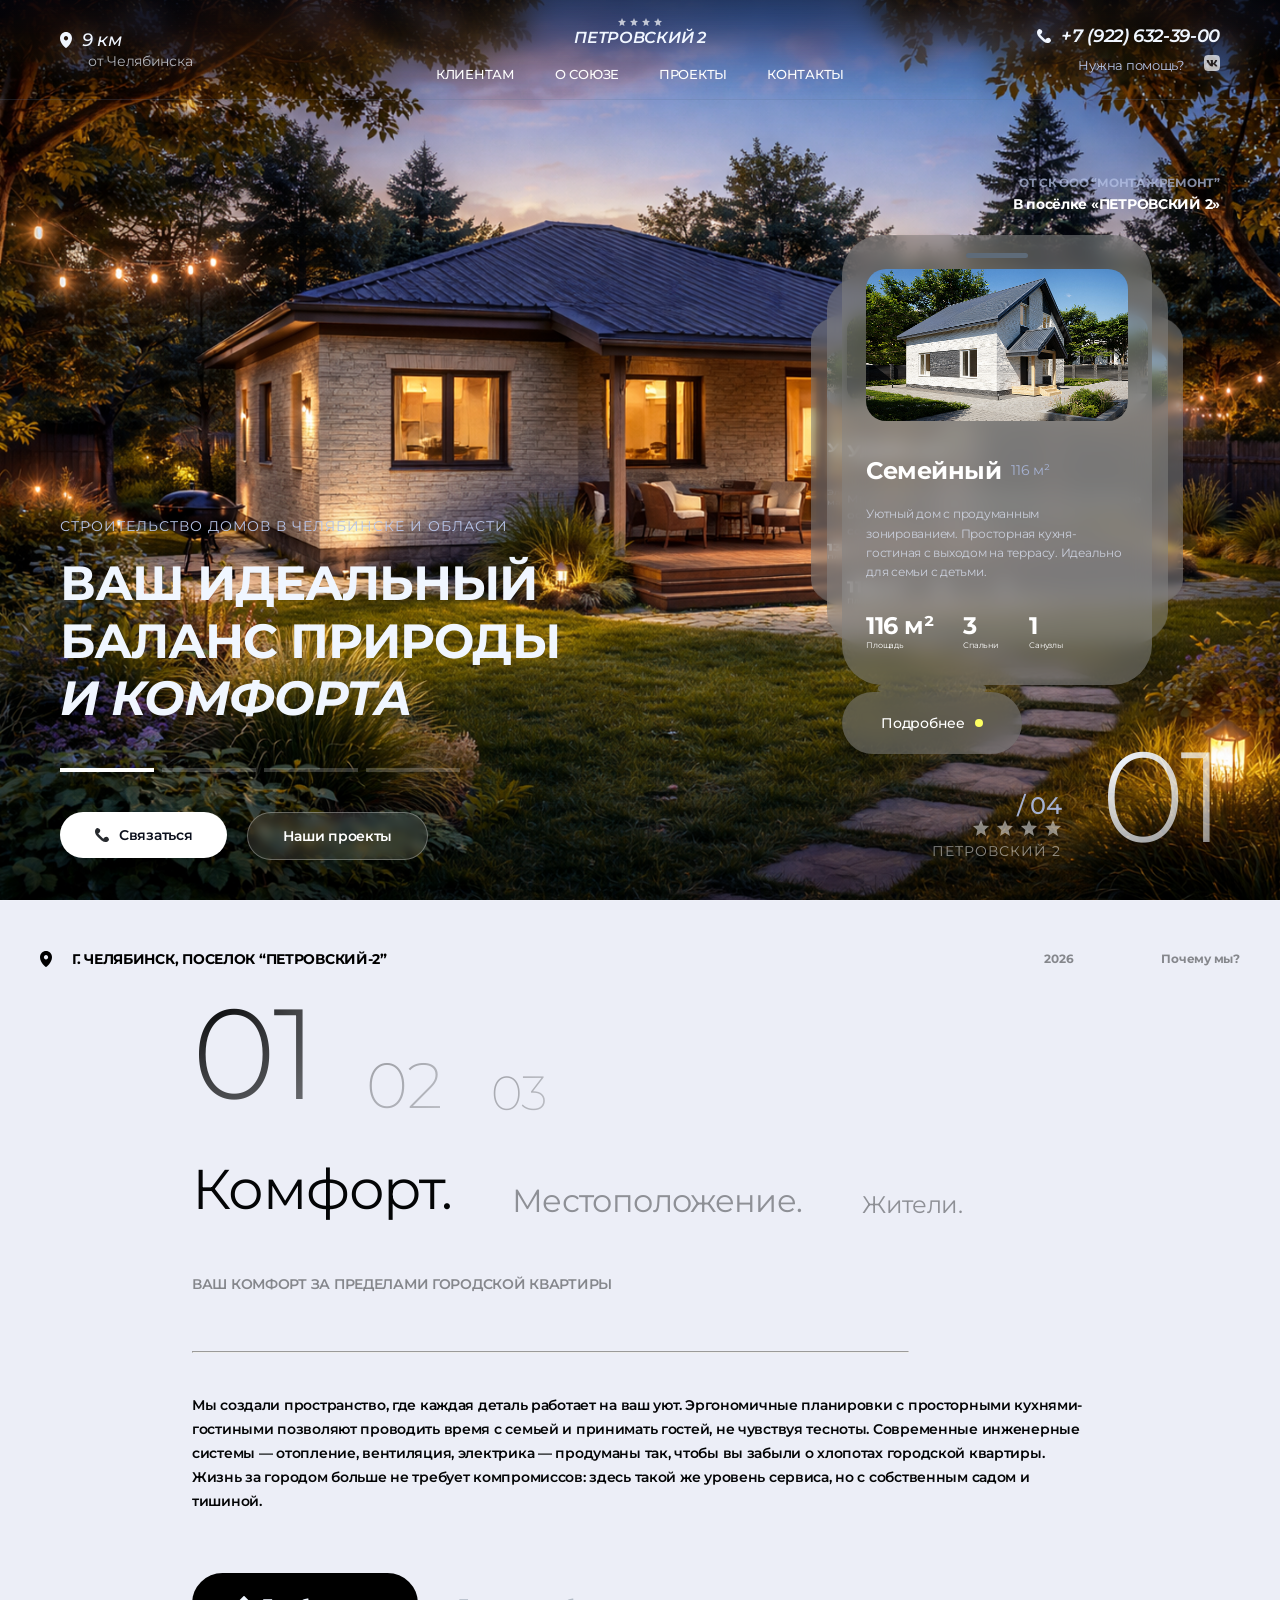
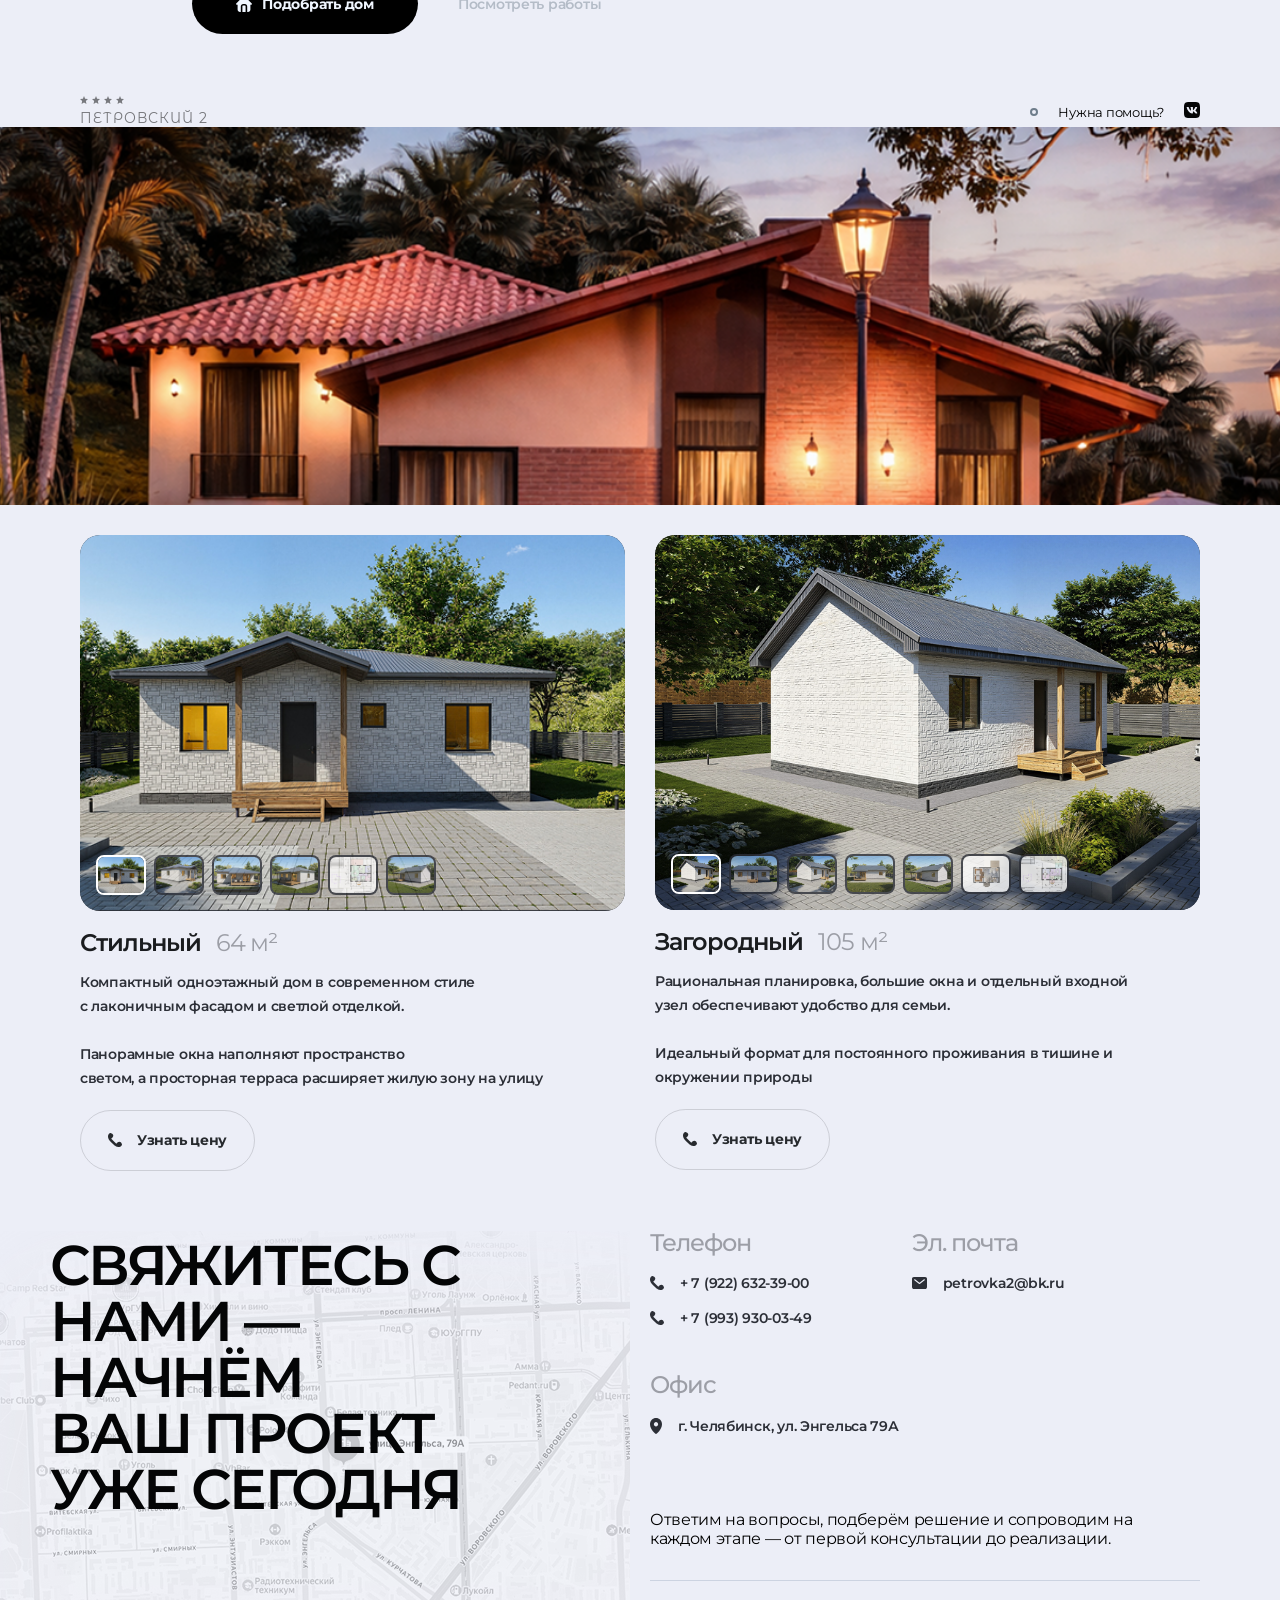
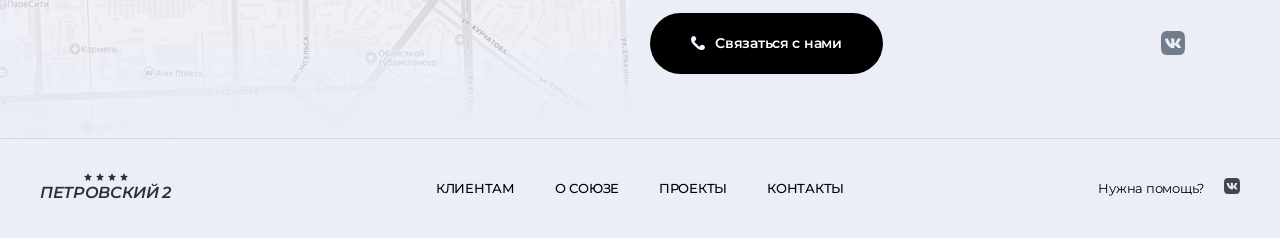
==== index.html @ 537f43d7 "image" ====
<!DOCTYPE html>
<html lang="ru">

<head>
    <meta charset="UTF-8">
    <meta name="viewport" content="width=device-width, initial-scale=1.0, maximum-scale=1.0, user-scalable=yes">
    <title>ПЕТРОВСКИЙ 2</title>
    <link rel="stylesheet" href="assets/styles/css/home.css">
    <link rel="preconnect" href="https://fonts.googleapis.com">
    <link rel="preconnect" href="https://fonts.gstatic.com" crossorigin>
    <link
        href="https://fonts.googleapis.com/css2?family=Montserrat:wght@100;200;300;400;500;600;700;800;900&family=Montserrat+Alternates:wght@100;200;300;400;500;600;700;800;900&display=swap"
        rel="stylesheet">
    <!-- <link rel="stylesheet" href="assets/styles/css/cursor.css"> -->
      <link rel="icon" href="favicon.ico">
</head>

<body>

    <!-- Модальное окно для фото на весь экран -->
    <div id="imageModal" class="modal">
        <span class="modal-close">&times;</span>
        <img id="modalImage" src="" alt="Полноэкранное фото">
    </div>
    <!-- Блок 1: Герой (Hero) -->
    <section class="hero">
        <header class="hero__header">
            <div class="hero__location mobile-hidden">
                <div class="hero__distance">
                    <svg width="12" height="16" viewBox="0 0 12 16" fill="none" xmlns="http://www.w3.org/2000/svg">
                        <path fill-rule="evenodd" clip-rule="evenodd"
                            d="M6.24686 15.919L6.24857 15.9181L6.25286 15.915L6.26571 15.9048L6.31629 15.867C6.35971 15.8341 6.42114 15.7861 6.50057 15.723C6.65829 15.5977 6.882 15.4132 7.149 15.1763C7.84989 14.555 8.50527 13.8806 9.10971 13.1585C10.5274 11.458 12 9.0313 12 6.25613C12 4.59832 11.3683 3.00717 10.2437 1.83382C9.6879 1.25305 9.0268 0.792033 8.29849 0.477308C7.57017 0.162584 6.78902 0.000368273 6 0C5.21101 0.000310056 4.42988 0.162456 3.70156 0.477103C2.97325 0.791751 2.31214 1.25269 1.75629 1.83337C0.630729 3.00949 -0.000615818 4.59954 4.5074e-07 6.25657C4.5074e-07 9.0313 1.47257 11.458 2.89029 13.1585C3.49473 13.8806 4.15011 14.555 4.851 15.1763C5.11843 15.4132 5.34171 15.5977 5.49943 15.723C5.5768 15.7848 5.65495 15.8455 5.73386 15.9052L5.74757 15.915L5.75143 15.9181L5.75314 15.919C5.901 16.027 6.099 16.027 6.24686 15.919ZM8.14286 6.22235C8.14286 6.81173 7.91709 7.37698 7.51523 7.79373C7.11337 8.21049 6.56832 8.44462 6 8.44462C5.43168 8.44462 4.88663 8.21049 4.48477 7.79373C4.08291 7.37698 3.85714 6.81173 3.85714 6.22235C3.85714 5.63297 4.08291 5.06773 4.48477 4.65097C4.88663 4.23421 5.43168 4.00008 6 4.00008C6.56832 4.00008 7.11337 4.23421 7.51523 4.65097C7.91709 5.06773 8.14286 5.63297 8.14286 6.22235Z"
                            fill="#F0F6FF" />
                    </svg>
                    <span>9 км</span>
                </div>
                <span class="hero__city">от Челябинска</span>
            </div>

            <div class="hero__brand">
               
                <div class="hero__social">
                    <svg width="8" height="8" viewBox="0 0 8 8" fill="none" xmlns="http://www.w3.org/2000/svg">
                        <path
                            d="M1.5259 8L2.1822 5.04135L0 3.05221L2.8745 2.79048L4.00026 0L5.12603 2.78992L8 3.05165L5.8178 5.04079L6.47463 7.99944L4.00026 6.42907L1.5259 8Z"
                            fill="#F0F6FF" />
                    </svg>
                    <svg width="8" height="8" viewBox="0 0 8 8" fill="none" xmlns="http://www.w3.org/2000/svg">
                        <path
                            d="M1.5259 8L2.1822 5.04135L0 3.05221L2.8745 2.79048L4.00026 0L5.12603 2.78992L8 3.05165L5.8178 5.04079L6.47463 7.99944L4.00026 6.42907L1.5259 8Z"
                            fill="#F0F6FF" />
                    </svg>
                    <svg width="8" height="8" viewBox="0 0 8 8" fill="none" xmlns="http://www.w3.org/2000/svg">
                        <path
                            d="M1.5259 8L2.1822 5.04135L0 3.05221L2.8745 2.79048L4.00026 0L5.12603 2.78992L8 3.05165L5.8178 5.04079L6.47463 7.99944L4.00026 6.42907L1.5259 8Z"
                            fill="#F0F6FF" />
                    </svg>
                    <svg width="8" height="8" viewBox="0 0 8 8" fill="none" xmlns="http://www.w3.org/2000/svg">
                        <path
                            d="M1.5259 8L2.1822 5.04135L0 3.05221L2.8745 2.79048L4.00026 0L5.12603 2.78992L8 3.05165L5.8178 5.04079L6.47463 7.99944L4.00026 6.42907L1.5259 8Z"
                            fill="#F0F6FF" />
                    </svg>
                </div>
                <div class="hero__logo"><a href="index.html">ПЕТРОВСКИЙ 2</a></div>
                <nav class="hero__nav mobile-hidden">
                    <a href="#faq">КЛИЕНТАМ</a>
                    <a href="#client">О СОЮЗЕ</a>
                    <a href="projects.html">ПРОЕКТЫ </a>
                    <a href="#contact">КОНТАКТЫ</a>
                </nav>
            </div>

            <div class="hero__contacts">
                <div class="hero__phone mobile-hidden">
                    <svg width="14" height="14" viewBox="0 0 14 14" fill="none" xmlns="http://www.w3.org/2000/svg">
                        <path
                            d="M3.25111 5.65444L8.30978 10.6789C8.85189 10.0512 12.2842 6.37156 14 11.3976C14 11.3976 13.8196 14 10.1158 14C7.497 14 4.78722 10.8593 2.89022 9.06422C1.26467 7.53822 0 5.56422 0 3.76911C0 0.0902224 2.52933 0 2.52933 0C8.30978 1.974 3.25189 5.65444 3.25189 5.65444"
                            fill="#F0F6FF" />
                    </svg>
                    <span>+7 (922) 632-39-00</span>
                </div>
                <div class="hero__help mobile-hidden">
                    <span>Нужна помощь?</span>
                    <div class="hero__help-icons">
                        <a href="https://vk.ru/m.petrovka2" target="_blank"><svg width="16" height="16" viewBox="0 0 16 16" fill="none"
                                xmlns="http://www.w3.org/2000/svg">
                                <path
                                    d="M10.4584 0H5.5504C1.0656 0 0 1.0664 0 5.5416V10.4504C0 14.9336 1.0584 16 5.5416 16H10.4504C14.9336 16 16 14.9416 16 10.4584V5.5504C16 1.0656 14.9416 0 10.4584 0ZM12.9168 11.416H11.7496C11.308 11.416 11.1752 11.0584 10.3832 10.2664C9.692 9.6 9.4 9.5168 9.2248 9.5168C8.9832 9.5168 8.9168 9.5832 8.9168 9.9168V10.9664C8.9168 11.2504 8.8248 11.4168 8.0832 11.4168C7.3636 11.3679 6.66586 11.149 6.04728 10.7781C5.4287 10.4073 4.90693 9.89491 4.5248 9.2832C3.61788 8.15561 2.98722 6.83156 2.6832 5.4168C2.6832 5.2416 2.7496 5.0832 3.0832 5.0832H4.2504C4.5504 5.0832 4.6584 5.2168 4.7752 5.5248C5.3416 7.192 6.308 8.6416 6.7 8.6416C6.8504 8.6416 6.916 8.5752 6.916 8.2V6.4832C6.8664 5.7 6.4504 5.6336 6.4504 5.3504C6.45574 5.2757 6.48997 5.20603 6.54583 5.15614C6.60169 5.10626 6.67478 5.0801 6.7496 5.0832H8.5832C8.8336 5.0832 8.9168 5.208 8.9168 5.508V7.8248C8.9168 8.0752 9.0248 8.1584 9.1 8.1584C9.2504 8.1584 9.3664 8.0752 9.6416 7.8C10.2327 7.07915 10.7156 6.27606 11.0752 5.416C11.1122 5.31284 11.1818 5.22455 11.2734 5.16449C11.3651 5.10444 11.4739 5.0759 11.5832 5.0832H12.7504C13.1 5.0832 13.1744 5.2584 13.1 5.508C12.6756 6.45876 12.1505 7.36125 11.5336 8.2C11.408 8.392 11.3576 8.492 11.5336 8.7168C11.6496 8.892 12.0584 9.2336 12.3336 9.5584C12.7334 9.95744 13.0655 10.419 13.3168 10.9248C13.4168 11.2496 13.2496 11.416 12.9168 11.416Z"
                                    fill="currentColor" />
                            </svg></a>
                    </div>
                </div>
                <!-- Бургер-меню (видно только на мобилке) -->
                <button class="hero__burger" aria-label="Меню">
                    <span style="width: 50%;"></span>
                    <span></span>
                    <span style="display: flex; width: 50%; margin-left: auto;"></span>
                </button>
            </div>

        </header>
        
        <div class="hero__main">
            <div class="hero__tag hero__tag--right mobile-hidden">
                <span>ОТ СК ООО “МОНТАЖРЕМОНТ”</span>
                <span>В посёлке «ПЕТРОВСКИЙ 2»</span>
            </div>
            <!-- Мобильная пагинация сверху -->
            <div class="hero__mobile-pagination">
                <span class="hero__big-number-mobile" id="currentSlideNumberMobile">01</span>
                <span class="hero__pagination-number-mobile" id="totalSlidesMobile">/ 04</span>
            </div>

            <div   class="hero__content">
                <p class="hero__subtitle">СТРОИТЕЛЬСТВО ДОМОВ В ЧЕЛЯБИНСКЕ И ОБЛАСТИ</p>
                <h1 class="hero__title">ВАШ ИДЕАЛЬНЫЙ<br>БАЛАНС ПРИРОДЫ<br><span>И КОМФОРТА</span></h1>

                <!-- Полоски слайдера - ПОД ЗАГОЛОВКОМ -->
                <div class="hero__slider-bars">
                    <div class="hero__slider-bar" data-index="0">
                        <div class="hero__slider-progress"></div>
                    </div>
                    <div class="hero__slider-bar" data-index="1">
                        <div class="hero__slider-progress"></div>
                    </div>
                    <div class="hero__slider-bar" data-index="2">
                        <div class="hero__slider-progress"></div>
                    </div>
                    <div class="hero__slider-bar" data-index="3">
                        <div class="hero__slider-progress"></div>
                    </div>
                </div>

                <div class="hero__actions">
                    <a style="text-decoration: none; color: #0B0F1C; " href="tel:+79226323900">
                    <button class="hero__btn hero__btn--primary">
                        <!-- SVG скрыт на мобилке -->
                        <svg class="mobile-hidden" width="14" height="14" viewBox="0 0 14 14" fill="none"
                            xmlns="http://www.w3.org/2000/svg">
                            <path
                                d="M3.25111 5.65444L8.30978 10.6789C8.85189 10.0512 12.2842 6.37156 14 11.3976C14 11.3976 13.8196 14 10.1158 14C7.497 14 4.78722 10.8593 2.89022 9.06422C1.26467 7.53822 0 5.56422 0 3.76911C0 0.0902224 2.52933 0 2.52933 0C8.30978 1.974 3.25189 5.65444 3.25189 5.65444"
                                fill="#272A2E" />
                        </svg>
                         <p> Связаться</p>
                    </button></a>
                 <a href="projects.html">   <button class="hero__btn hero__btn--outline"> Наши проекты</button></a> 
                </div>
            </div>

            <!-- Слайдер карточек домов -->
            <div class="hero__slider-container">
                <div class="hero__slider">
                    <!-- Слайд 1 - Семейный -->
                    <div class="hero__card hero__card--active" data-slide="0">
                        <div class="hero__card-inner">
                            <div class="pol"></div>
                            <div class="hero__video-placeholder">
                                <img style="height: 100%; width: 100%; object-fit: cover;"
                                    src="assets/img/Семейный дом.png" alt="Семейный дом">
                            </div>
                            <div class="hero__house-header">
                                <h2 class="hero__house-title">Семейный</h2>
                                <span class="hero__house-area">76 м²</span>
                            </div>
                            <p class="hero__house-description">
                                Уютный дом с продуманным зонированием. Просторная кухня-гостиная с выходом на террасу.
                                Идеально для семьи с детьми.
                            </p>
                            <div class="hero__specs">
                                <div>
                                    <span class="hero__spec-value">76 м²</span>
                                    <span class="hero__spec-label">Площадь</span>
                                </div>
                                <div>
                                    <span class="hero__spec-value">3</span>
                                    <span class="hero__spec-label">Спальни</span>
                                </div>
                                <div>
                                    <span class="hero__spec-value">1</span>
                                    <span class="hero__spec-label">Санузлы</span>
                                </div>
                            </div>
                        </div>
                    </div>

                    <!-- Слайд 2 - Современный -->
                    <div class="hero__card hero__card--next" data-slide="1">
                        <div class="hero__card-inner">
                            <div class="pol"></div>
                            <div class="hero__video-placeholder">
                                <img style="height: 100%; width: 100%; object-fit: cover;"
                                    src="assets/img/Удобный дом.png" alt="Удобный дом">
                            </div>
                            <div class="hero__house-header">
                                <h2 class="hero__house-title">Удобный</h2>
                                <span class="hero__house-area">118 м²</span>
                            </div>
                            <p class="hero__house-description">
                                Минимализм и функциональность. Панорамное остекление, просторные помещения и современные
                                технологии.
                            </p>
                            <div class="hero__specs">
                                <div>
                                    <span class="hero__spec-value">118 м²</span>
                                    <span class="hero__spec-label">Площадь</span>
                                </div>
                                <div>
                                    <span class="hero__spec-value">3</span>
                                    <span class="hero__spec-label">Спальни</span>
                                </div>
                                <div>
                                    <span class="hero__spec-value">1</span>
                                    <span class="hero__spec-label">Санузлы</span>
                                </div>
                            </div>
                        </div>
                    </div>

                    <!-- Слайд 3 - Классический -->
                    <div class="hero__card hero__card--prev" data-slide="2">
                        <div class="hero__card-inner">
                            <div class="pol"></div>
                            <div class="hero__video-placeholder">
                                <img style="height: 100%; width: 100%; object-fit: cover;"
                                    src="assets/img/Уютный дом.png" alt="Уютный дом">
                            </div>
                            <div class="hero__house-header">
                                <h2 class="hero__house-title">Уютный</h2>
                                <span class="hero__house-area">135 м²</span>
                            </div>
                            <p class="hero__house-description">
                                Элегантный дизайн с элементами классики. Качественные материалы и продуманная
                                планировка.
                            </p>
                            <div class="hero__specs">
                                <div>
                                    <span class="hero__spec-value">135 м²</span>
                                    <span class="hero__spec-label">Площадь</span>
                                </div>
                                <div>
                                    <span class="hero__spec-value">5</span>
                                    <span class="hero__spec-label">Спальни</span>
                                </div>
                                <div>
                                    <span class="hero__spec-value">2</span>
                                    <span class="hero__spec-label">Санузлы</span>
                                </div>
                            </div>
                        </div>

                    </div>
                </div>
                <!-- Соединительная линия и брелок-кнопка -->
                <div class="hero__card-tether">
                    <div class="hero__tether-line"></div>
                    <button class="hero__card-btn">
                        Подробнее
                        <span class="hero__card-dot"></span>
                    </button>
                </div>
            </div>

            <div class="hero__pagination mobile-hidden">
                <div class="hero__pagination-info">
                    <span class="hero__pagination-number">/ 04</span>
                    <div class="hero__stars">
                        <img src="assets/svg/Vector (1).svg" alt="star">
                        <img src="assets/svg/Vector (1).svg" alt="star">
                        <img src="assets/svg/Vector (1).svg" alt="star">
                        <img src="assets/svg/Vector (1).svg" alt="star">
                    </div>
                    <span class="hero__pagination-label">ПЕТРОВСКИЙ 2</span>
                </div>
                <span class="hero__big-number" id="currentSlideNumber">01</span>
            </div>
        </div>
    </section>

    <!-- Блок 2: О компании (About) -->
    <section id="faq" class="about">
        <div class="about__header">
            <div class="about__location">
                <!-- SVG виден на мобилке над текстом -->
                <svg width="12" height="16" viewBox="0 0 12 16" fill="none" xmlns="http://www.w3.org/2000/svg">
                    <path fill-rule="evenodd" clip-rule="evenodd"
                        d="M6.24686 15.919L6.24857 15.9181L6.25286 15.915L6.26571 15.9048L6.31629 15.867C6.35971 15.8341 6.42114 15.7861 6.50057 15.723C6.65829 15.5977 6.882 15.4132 7.149 15.1763C7.84989 14.555 8.50527 13.8806 9.10971 13.1585C10.5274 11.458 12 9.0313 12 6.25613C12 4.59832 11.3683 3.00717 10.2437 1.83382C9.6879 1.25305 9.0268 0.792033 8.29849 0.477308C7.57017 0.162584 6.78902 0.000368273 6 0C5.21101 0.000310056 4.42988 0.162456 3.70156 0.477103C2.97325 0.791751 2.31214 1.25269 1.75629 1.83337C0.630729 3.00949 -0.000615818 4.59954 4.5074e-07 6.25657C4.5074e-07 9.0313 1.47257 11.458 2.89029 13.1585C3.49473 13.8806 4.15011 14.555 4.851 15.1763C5.11843 15.4132 5.34171 15.5977 5.49943 15.723C5.5768 15.7848 5.65495 15.8455 5.73386 15.9052L5.74757 15.915L5.75143 15.9181L5.75314 15.919C5.901 16.027 6.099 16.027 6.24686 15.919ZM8.14286 6.22235C8.14286 6.81173 7.91709 7.37698 7.51523 7.79373C7.11337 8.21049 6.56832 8.44462 6 8.44462C5.43168 8.44462 4.88663 8.21049 4.48477 7.79373C4.08291 7.37698 3.85714 6.81173 3.85714 6.22235C3.85714 5.63297 4.08291 5.06773 4.48477 4.65097C4.88663 4.23421 5.43168 4.00008 6 4.00008C6.56832 4.00008 7.11337 4.23421 7.51523 4.65097C7.91709 5.06773 8.14286 5.63297 8.14286 6.22235Z"
                        fill="#000" />
                </svg>
                <span><b>Г. ЧЕЛЯБИНСК,</b> ПОСЕЛОК “ПЕТРОВСКИЙ-2”</span>
            </div>
            <div class="about__years">
                <span>2026</span>
                <span>Почему мы?</span>
            </div>
        </div>

        <div class="about__content">
            <div class="about__numbers" id="aboutNumbersContainer">
                <span class="about__number" id="about-number-1">01</span>
                <span class="about__number" id="about-number-2">02</span>
                <span class="about__number" id="about-number-3">03</span>
            </div>
            <div class="about__info">
                <div class="about__titles" id="aboutTitlesContainer">
                    <h2 class="about__title" id="about-title-1">Комфорт.</h2>
                    <h3 class="about__subtitle" id="about-title-2">Местоположение.</h3>
                    <h3 class="about__subtitle" id="about-title-3">Жители.</h3>
                </div>
                <p class="about__caption" id="about-caption">Ваш комфорт за пределами городской квартиры</p>
            </div>
            <hr style="background-color: #5E7291; width: 80%; height: 2px;" class="about__divider">
            <p class="about__text" id="about-text">
                Мы продумали всё до мелочей: от эргономичных планировок с просторными кухнями-гостиными до <br>
                современных инженерных систем. <br><br><br>
                Жизнь в собственном доме больше не требует компромиссов с привычным уровнем сервиса и уюта.
            </p>
            <div class="about__actions">
                <a style="text-decoration: none;" href="tel:+79226323900">
                <button class="about__btn about__btn--primary">
                    <!-- SVG скрыт на мобилке -->
                    <img class="mobile-hidden" src="assets/svg/Vector (6).svg" alt="">
                    Подобрать дом
                </button></a>
               <a href="projects.html"><button class="about__btn about__btn--text">Посмотреть работы</button></a> 
            </div>
        </div>

        <!-- Полоски слайдера для about (скрыты на мобилке) -->
        <div class="about__slider-bars mobile-hidden">
            <div class="about__slider-bar" data-about-index="0">
                <div class="about__slider-progress"></div>
            </div>
            <div class="about__slider-bar" data-about-index="1">
                <div class="about__slider-progress"></div>
            </div>
            <div class="about__slider-bar" data-about-index="2">
                <div class="about__slider-progress"></div>
            </div>
        </div>

        <div class="about__footer">
            <div class="about__pagination">
                <div>
                    <div class="about__stars">
                        <svg width="8" height="8" viewBox="0 0 8 8" fill="none" xmlns="http://www.w3.org/2000/svg">
                            <path
                                d="M1.5259 8L2.1822 5.04135L0 3.05221L2.8745 2.79048L4.00026 0L5.12603 2.78992L8 3.05165L5.8178 5.04079L6.47463 7.99944L4.00026 6.42907L1.5259 8Z"
                                fill="#040506" />
                        </svg>
                        <svg width="8" height="8" viewBox="0 0 8 8" fill="none" xmlns="http://www.w3.org/2000/svg">
                            <path
                                d="M1.5259 8L2.1822 5.04135L0 3.05221L2.8745 2.79048L4.00026 0L5.12603 2.78992L8 3.05165L5.8178 5.04079L6.47463 7.99944L4.00026 6.42907L1.5259 8Z"
                                fill="#040506" />
                        </svg>
                        <svg width="8" height="8" viewBox="0 0 8 8" fill="none" xmlns="http://www.w3.org/2000/svg">
                            <path
                                d="M1.5259 8L2.1822 5.04135L0 3.05221L2.8745 2.79048L4.00026 0L5.12603 2.78992L8 3.05165L5.8178 5.04079L6.47463 7.99944L4.00026 6.42907L1.5259 8Z"
                                fill="#040506" />
                        </svg>
                        <svg width="8" height="8" viewBox="0 0 8 8" fill="none" xmlns="http://www.w3.org/2000/svg">
                            <path
                                d="M1.5259 8L2.1822 5.04135L0 3.05221L2.8745 2.79048L4.00026 0L5.12603 2.78992L8 3.05165L5.8178 5.04079L6.47463 7.99944L4.00026 6.42907L1.5259 8Z"
                                fill="#040506" />
                        </svg>
                    </div>
                </div>
                <span style="color: black;">ПЕТРОВСКИЙ 2</span>
            </div>
            <div class="about__help">
                <span class="about__help-dot"></span>
                <span>Нужна помощь?</span>
                <div class="about__help-icons">
                    <a href="https://vk.ru/m.petrovka2" target="_blank"><svg width="16" height="16" viewBox="0 0 16 16" fill="none"
                            xmlns="http://www.w3.org/2000/svg">
                            <path
                                d="M10.4584 0H5.5504C1.0656 0 0 1.0664 0 5.5416V10.4504C0 14.9336 1.0584 16 5.5416 16H10.4504C14.9336 16 16 14.9416 16 10.4584V5.5504C16 1.0656 14.9416 0 10.4584 0ZM12.9168 11.416H11.7496C11.308 11.416 11.1752 11.0584 10.3832 10.2664C9.692 9.6 9.4 9.5168 9.2248 9.5168C8.9832 9.5168 8.9168 9.5832 8.9168 9.9168V10.9664C8.9168 11.2504 8.8248 11.4168 8.0832 11.4168C7.3636 11.3679 6.66586 11.149 6.04728 10.7781C5.4287 10.4073 4.90693 9.89491 4.5248 9.2832C3.61788 8.15561 2.98722 6.83156 2.6832 5.4168C2.6832 5.2416 2.7496 5.0832 3.0832 5.0832H4.2504C4.5504 5.0832 4.6584 5.2168 4.7752 5.5248C5.3416 7.192 6.308 8.6416 6.7 8.6416C6.8504 8.6416 6.916 8.5752 6.916 8.2V6.4832C6.8664 5.7 6.4504 5.6336 6.4504 5.3504C6.45574 5.2757 6.48997 5.20603 6.54583 5.15614C6.60169 5.10626 6.67478 5.0801 6.7496 5.0832H8.5832C8.8336 5.0832 8.9168 5.208 8.9168 5.508V7.8248C8.9168 8.0752 9.0248 8.1584 9.1 8.1584C9.2504 8.1584 9.3664 8.0752 9.6416 7.8C10.2327 7.07915 10.7156 6.27606 11.0752 5.416C11.1122 5.31284 11.1818 5.22455 11.2734 5.16449C11.3651 5.10444 11.4739 5.0759 11.5832 5.0832H12.7504C13.1 5.0832 13.1744 5.2584 13.1 5.508C12.6756 6.45876 12.1505 7.36125 11.5336 8.2C11.408 8.392 11.3576 8.492 11.5336 8.7168C11.6496 8.892 12.0584 9.2336 12.3336 9.5584C12.7334 9.95744 13.0655 10.419 13.3168 10.9248C13.4168 11.2496 13.2496 11.416 12.9168 11.416Z"
                                fill="#040506" />
                        </svg>
                    </a>
                </div>
            </div>
        </div>

    </section>

    <!-- Блок 3: Детали (Details) -->
    <section class="details">
        <img class="details__image" src="assets/img/Rectangle 25.png" alt="">

        <section class="content-block-3">
            <!-- Проект 1: Стильный дом -->
            <div class="house-card house-card--small project-gallery" data-project="stylish">
                <div class="project-image-container">
                    <img class="main-project-image" src="assets/img/Стильный дом.png" alt="Стильный дом" />
                    <div class="thumbnail-list">
                        <img class="thumbnail active" src="assets/img/Стильный дом.png" alt="Фото 0"
                            data-image="assets/img/Стильный дом.png">
                        <img class="thumbnail" src="assets/img/сти1.png" alt="Фото 1" data-image="assets/img/сти1.png">
                        <img class="thumbnail" src="assets/img/сти2.png" alt="Фото 2" data-image="assets/img/сти2.png">
                        <img class="thumbnail" src="assets/img/сти3.png" alt="Фото 3" data-image="assets/img/сти3.png">
                        <img class="thumbnail" src="assets/img/сти4.png" alt="Фото 4" data-image="assets/img/сти4.png">
                        <img class="thumbnail" src="assets/img/сти5.png" alt="Фото 5" data-image="assets/img/сти5.png" data-full="assets/img/full/map.png">

                    </div>
                </div>
                <div class="house-card__title">
                    <h1 class="house-card__name">Стильный</h1>
                    <p class="house-card__area">64 м²</p>
                </div>
                <p class="house-card__description">
                    Компактный одноэтажный дом в современном стиле<br>
                    с лаконичным фасадом и светлой отделкой.<br><br>
                    Панорамные окна наполняют пространство<br>
                    светом, а просторная терраса расширяет жилую зону на улицу
                </p>  
                <a style="text-decoration: none;" href="tel:+79226323900" class="house-card__btn">
                    <svg width="14" height="14" viewBox="0 0 14 14" fill="none" xmlns="http://www.w3.org/2000/svg">
                        <path
                            d="M3.25111 5.65444L8.30978 10.6789C8.85189 10.0512 12.2842 6.37156 14 11.3976C14 11.3976 13.8196 14 10.1158 14C7.497 14 4.78722 10.8593 2.89022 9.06422C1.26467 7.53822 0 5.56422 0 3.76911C0 0.0902224 2.52933 0 2.52933 0C8.30978 1.974 3.25189 5.65444 3.25189 5.65444"
                            fill="#272A2E" />
                    </svg>
                    <p>Узнать цену</p>
                </a>
            </div>

            <!-- Проект 2: Загородный дом -->
            <div class="house-card house-card--large project-gallery" data-project="country">
                <div class="project-image-container">
                    <img class="main-project-image" src="assets/img/Rectangle 32.png" alt="Загородный дом" />
                    <div class="thumbnail-list">
                        <img class="thumbnail active" src="assets/img/Rectangle 32.png" alt="Фото 0"
                            data-image="assets/img/Rectangle 32.png">
                        <img class="thumbnail" src="assets/img/загб 1.png" alt="Фото 2"
                            data-image="assets/img/загб 1.png">
                        <img class="thumbnail" src="assets/img/загб 2.png" alt="Фото 2"
                            data-image="assets/img/загб 2.png">
                        <img class="thumbnail" src="assets/img/загб 3.png" alt="Фото 3"
                            data-image="assets/img/загб 3.png">
                        <img class="thumbnail" src="assets/img/загб 4.png" alt="Фото 4"
                            data-image="assets/img/загб 4.png">
                        <img class="thumbnail" src="assets/img/загб 5.png" alt="Фото 5"
                            data-image="assets/img/загб 5.png">
                        <img class="thumbnail" src="assets/img/загб 6.png" alt="Фото 6"
                            data-image="assets/img/загб 6.png">

                    </div>
                </div>
                <div class="house-card__title">
                    <h1 class="house-card__name">Загородный</h1>
                    <p class="house-card__area">105 м²</p>
                </div>
                <p class="house-card__description">
                    Рациональная планировка, большие окна и отдельный входной<br>
                    узел обеспечивают удобство для семьи.<br><br>
                    Идеальный формат для постоянного проживания в тишине и окружении природы
                </p>
                <a style="text-decoration: none;" href="tel:+79226323900" class="house-card__btn">
                    <svg width="14" height="14" viewBox="0 0 14 14" fill="none" xmlns="http://www.w3.org/2000/svg">
                        <path
                            d="M3.25111 5.65444L8.30978 10.6789C8.85189 10.0512 12.2842 6.37156 14 11.3976C14 11.3976 13.8196 14 10.1158 14C7.497 14 4.78722 10.8593 2.89022 9.06422C1.26467 7.53822 0 5.56422 0 3.76911C0 0.0902224 2.52933 0 2.52933 0C8.30978 1.974 3.25189 5.65444 3.25189 5.65444"
                            fill="#272A2E" />
                    </svg>
                    <p>Узнать цену</p>
                </a>
            </div>
        </section>




        <section id="contact" class="contact-form">
            <div class="contact-text">
                <h1>СВЯЖИТЕСЬ С <br> НАМИ — НАЧНЁМ <br> ВАШ ПРОЕКТ УЖЕ СЕГОДНЯ</h1>
            </div>

            <div class="contact-desc">
                <div style="padding-bottom: 48px;" class="contact-row">
                    <div class="contact-section">
                        <div class="sec-desc"><span> Телефон</span></div>
                        <div class="sec-desc">
                            <p>
                                <svg width="14" height="14" viewBox="0 0 14 14" fill="none"
                                    xmlns="http://www.w3.org/2000/svg">
                                    <path
                                        d="M3.25111 5.65444L8.30978 10.6789C8.85189 10.0512 12.2842 6.37156 14 11.3976C14 11.3976 13.8196 14 10.1158 14C7.497 14 4.78722 10.8593 2.89022 9.06422C1.26467 7.53822 0 5.56422 0 3.76911C0 0.0902224 2.52933 0 2.52933 0C8.30978 1.974 3.25189 5.65444 3.25189 5.65444"
                                        fill="#2C2F37" />
                                </svg>
                                + 7 (922) 632-39-00
                            </p>
                        </div>
                        <div class="sec-desc">
                            <p>
                                <svg width="14" height="14" viewBox="0 0 14 14" fill="none"
                                    xmlns="http://www.w3.org/2000/svg">
                                    <path
                                        d="M3.25111 5.65444L8.30978 10.6789C8.85189 10.0512 12.2842 6.37156 14 11.3976C14 11.3976 13.8196 14 10.1158 14C7.497 14 4.78722 10.8593 2.89022 9.06422C1.26467 7.53822 0 5.56422 0 3.76911C0 0.0902224 2.52933 0 2.52933 0C8.30978 1.974 3.25189 5.65444 3.25189 5.65444"
                                        fill="#2C2F37" />
                                </svg>
                                + 7 (993) 930-03-49
                            </p>
                        </div>
                    </div>

                    <div class="contact-section">
                        <div class="sec-desc"><span>Эл. почта</span></div>
                        <div class="sec-desc">
                            <p>
                                <svg width="15" height="12" viewBox="0 0 15 12" fill="none"
                                    xmlns="http://www.w3.org/2000/svg">
                                    <path
                                        d="M13.125 0H1.875C1.37788 0.000541441 0.901278 0.201851 0.549762 0.559758C0.198247 0.917665 0.000531772 1.40293 0 1.90909V10.0909C0.000531772 10.5971 0.198247 11.0823 0.549762 11.4402C0.901278 11.7981 1.37788 11.9995 1.875 12H13.125C13.6221 11.9995 14.0987 11.7981 14.4502 11.4402C14.8018 11.0823 14.9995 10.5971 15 10.0909V1.90909C14.9995 1.40293 14.8018 0.917665 14.4502 0.559758C14.0987 0.201851 13.6221 0.000541441 13.125 0ZM12.6502 3.15784L7.82879 6.97602C7.73478 7.05044 7.61909 7.09084 7.5 7.09084C7.38091 7.09084 7.26522 7.05044 7.17121 6.97602L2.34978 3.15784C2.29313 3.11428 2.24555 3.0597 2.2098 2.99726C2.17405 2.93482 2.15085 2.86576 2.14153 2.79411C2.13222 2.72246 2.13699 2.64964 2.15556 2.57988C2.17413 2.51012 2.20613 2.44481 2.2497 2.38776C2.29327 2.3307 2.34754 2.28302 2.40937 2.24751C2.47119 2.21199 2.53933 2.18934 2.60983 2.18087C2.68032 2.17239 2.75177 2.17827 2.82002 2.19816C2.88826 2.21804 2.95195 2.25154 3.00737 2.2967L7.5 5.85443L11.9926 2.2967C12.105 2.21033 12.2462 2.17244 12.3857 2.19124C12.5253 2.21005 12.652 2.28402 12.7384 2.39718C12.8248 2.51033 12.864 2.65357 12.8475 2.79592C12.831 2.93826 12.7601 3.06828 12.6502 3.15784Z"
                                        fill="#2C2F37" />
                                </svg>
                                petrovka2@bk.ru
                            </p>
                        </div>
                    </div>
                </div>
                <div style="padding-bottom: 76px;" class="contact-row">
                    <div class="contact-section">
                        <div class="sec-desc"><span>Офис</span></div>
                        <div class="sec-desc">
                            <p>
                                <svg width="12" height="16" viewBox="0 0 12 16" fill="none"
                                    xmlns="http://www.w3.org/2000/svg">
                                    <path fill-rule="evenodd" clip-rule="evenodd"
                                        d="M6.24686 15.919L6.24857 15.9181L6.25286 15.915L6.26571 15.9048L6.31629 15.867C6.35971 15.8341 6.42114 15.7861 6.50057 15.723C6.65829 15.5977 6.882 15.4132 7.149 15.1763C7.84989 14.555 8.50527 13.8806 9.10971 13.1585C10.5274 11.458 12 9.0313 12 6.25613C12 4.59832 11.3683 3.00717 10.2437 1.83382C9.6879 1.25305 9.0268 0.792033 8.29849 0.477308C7.57017 0.162584 6.78902 0.000368273 6 0C5.21101 0.000310056 4.42988 0.162456 3.70156 0.477103C2.97325 0.791751 2.31214 1.25269 1.75629 1.83337C0.630729 3.00949 -0.000615818 4.59954 4.5074e-07 6.25657C4.5074e-07 9.0313 1.47257 11.458 2.89029 13.1585C3.49473 13.8806 4.15011 14.555 4.851 15.1763C5.11843 15.4132 5.34171 15.5977 5.49943 15.723C5.5768 15.7848 5.65495 15.8455 5.73386 15.9052L5.74757 15.915L5.75143 15.9181L5.75314 15.919C5.901 16.027 6.099 16.027 6.24686 15.919ZM8.14286 6.22235C8.14286 6.81173 7.91709 7.37698 7.51523 7.79373C7.11337 8.21049 6.56832 8.44462 6 8.44462C5.43168 8.44462 4.88663 8.21049 4.48477 7.79373C4.08291 7.37698 3.85714 6.81173 3.85714 6.22235C3.85714 5.63297 4.08291 5.06773 4.48477 4.65097C4.88663 4.23421 5.43168 4.00008 6 4.00008C6.56832 4.00008 7.11337 4.23421 7.51523 4.65097C7.91709 5.06773 8.14286 5.63297 8.14286 6.22235Z"
                                        fill="#2C2F37" />
                                </svg>
                                г. Челябинск, ул. Энгельса 79А
                            </p>
                        </div>
                    </div>
                </div>
                  <div style="padding-bottom: 32px; border-bottom: 1px solid rgba(94, 114, 145, 0.22);"
                    class="contact-row">
                    <span class="pkr">Ответим на вопросы, подберём решение и сопроводим на <br> каждом этапе —
                        от первой консультации до реализации.</span>
                </div>
                <div class="contact-row-mobile">
                    <span>Ответим на вопросы, подберём решение и сопроводим на <br> каждом этапе —
                        от первой консультации до реализации.</span>
                </div>
                <div style="padding-top: 32px; justify-content: space-between; padding-bottom: 64px;"
                    class="contact-row">
                    <a style="text-decoration: none;" href="tel:+79226323900">
                    <button class="projects-block-3__btn projects-block-3__btn--primary">
                        <!-- SVG НЕ скрыт на мобилке -->
                        <svg width="14" height="14" viewBox="0 0 14 14" fill="none" xmlns="http://www.w3.org/2000/svg">
                            <path
                                d="M3.25111 5.65444L8.30978 10.6789C8.85189 10.0512 12.2842 6.37156 14 11.3976C14 11.3976 13.8196 14 10.1158 14C7.497 14 4.78722 10.8593 2.89022 9.06422C1.26467 7.53822 0 5.56422 0 3.76911C0 0.0902224 2.52933 0 2.52933 0C8.30978 1.974 3.25189 5.65444 3.25189 5.65444"
                                fill="#F0F6FF" />
                        </svg>
                        <p style="padding: 0px; color: white;">Связаться с нами</p>
                    </button>
                    <div class="help-icons">
                        <a href="https://vk.ru/m.petrovka2" target="_blank">
                            <svg width="24" height="24" viewBox="0 0 16 16" fill="none"
                                xmlns="http://www.w3.org/2000/svg">
                                <path
                                    d="M10.4584 0H5.5504C1.0656 0 0 1.0664 0 5.5416V10.4504C0 14.9336 1.0584 16 5.5416 16H10.4504C14.9336 16 16 14.9416 16 10.4584V5.5504C16 1.0656 14.9416 0 10.4584 0ZM12.9168 11.416H11.7496C11.308 11.416 11.1752 11.0584 10.3832 10.2664C9.692 9.6 9.4 9.5168 9.2248 9.5168C8.9832 9.5168 8.9168 9.5832 8.9168 9.9168V10.9664C8.9168 11.2504 8.8248 11.4168 8.0832 11.4168C7.3636 11.3679 6.66586 11.149 6.04728 10.7781C5.4287 10.4073 4.90693 9.89491 4.5248 9.2832C3.61788 8.15561 2.98722 6.83156 2.6832 5.4168C2.6832 5.2416 2.7496 5.0832 3.0832 5.0832H4.2504C4.5504 5.0832 4.6584 5.2168 4.7752 5.5248C5.3416 7.192 6.308 8.6416 6.7 8.6416C6.8504 8.6416 6.916 8.5752 6.916 8.2V6.4832C6.8664 5.7 6.4504 5.6336 6.4504 5.3504C6.45574 5.2757 6.48997 5.20603 6.54583 5.15614C6.60169 5.10626 6.67478 5.0801 6.7496 5.0832H8.5832C8.8336 5.0832 8.9168 5.208 8.9168 5.508V7.8248C8.9168 8.0752 9.0248 8.1584 9.1 8.1584C9.2504 8.1584 9.3664 8.0752 9.6416 7.8C10.2327 7.07915 10.7156 6.27606 11.0752 5.416C11.1122 5.31284 11.1818 5.22455 11.2734 5.16449C11.3651 5.10444 11.4739 5.0759 11.5832 5.0832H12.7504C13.1 5.0832 13.1744 5.2584 13.1 5.508C12.6756 6.45876 12.1505 7.36125 11.5336 8.2C11.408 8.392 11.3576 8.492 11.5336 8.7168C11.6496 8.892 12.0584 9.2336 12.3336 9.5584C12.7334 9.95744 13.0655 10.419 13.3168 10.9248C13.4168 11.2496 13.2496 11.416 12.9168 11.416Z"
                                    fill="currentColor" />
                            </svg> </a><a href="">

                        </a>
                    </div>
                </div>
            </div>
        </section>
    </section>

    <!-- Футер -->
    <footer class="footer">
         <div style="margin-top: 7px;" class="logo-container-footer">
                <div style="justify-content: center;" class="social-icons">
                    <svg width="8" height="8" viewBox="0 0 8 8" fill="none" xmlns="http://www.w3.org/2000/svg">
                        <path
                            d="M1.5259 8L2.1822 5.04135L0 3.05221L2.8745 2.79048L4.00026 0L5.12603 2.78992L8 3.05165L5.8178 5.04079L6.47463 7.99944L4.00026 6.42907L1.5259 8Z"
                            fill="#2C2F37" />
                    </svg>

                    <svg width="8" height="8" viewBox="0 0 8 8" fill="none" xmlns="http://www.w3.org/2000/svg">
                        <path
                            d="M1.5259 8L2.1822 5.04135L0 3.05221L2.8745 2.79048L4.00026 0L5.12603 2.78992L8 3.05165L5.8178 5.04079L6.47463 7.99944L4.00026 6.42907L1.5259 8Z"
                            fill="#2C2F37" />
                    </svg><svg width="8" height="8" viewBox="0 0 8 8" fill="none" xmlns="http://www.w3.org/2000/svg">
                        <path
                            d="M1.5259 8L2.1822 5.04135L0 3.05221L2.8745 2.79048L4.00026 0L5.12603 2.78992L8 3.05165L5.8178 5.04079L6.47463 7.99944L4.00026 6.42907L1.5259 8Z"
                            fill="#2C2F37" />
                    </svg><svg width="8" height="8" viewBox="0 0 8 8" fill="none" xmlns="http://www.w3.org/2000/svg">
                        <path
                            d="M1.5259 8L2.1822 5.04135L0 3.05221L2.8745 2.79048L4.00026 0L5.12603 2.78992L8 3.05165L5.8178 5.04079L6.47463 7.99944L4.00026 6.42907L1.5259 8Z"
                            fill="#2C2F37" />
                    </svg>
                </div>
                <div class="logo"> <a style="text-decoration: none; color: #2c2f37;" href="index.html">ПЕТРОВСКИЙ 2</a></div>
            </div>
        <nav class="footer__nav">
            <a href="index.html#faq">КЛИЕНТАМ </a>
            <a href="index.html">О СОЮЗЕ</a>
            <a href="projects.html">ПРОЕКТЫ</a>
            <a href="#contact">КОНТАКТЫ</a>
        </nav>
        <div class="footer__help">
            <span>Нужна помощь?</span>
            <div class="footer__help-icons">
                <a href="https://vk.ru/m.petrovka2" target="_blank"><svg width="16" height="16" viewBox="0 0 16 16" fill="none"
                        xmlns="http://www.w3.org/2000/svg">
                        <path
                            d="M10.4584 0H5.5504C1.0656 0 0 1.0664 0 5.5416V10.4504C0 14.9336 1.0584 16 5.5416 16H10.4504C14.9336 16 16 14.9416 16 10.4584V5.5504C16 1.0656 14.9416 0 10.4584 0ZM12.9168 11.416H11.7496C11.308 11.416 11.1752 11.0584 10.3832 10.2664C9.692 9.6 9.4 9.5168 9.2248 9.5168C8.9832 9.5168 8.9168 9.5832 8.9168 9.9168V10.9664C8.9168 11.2504 8.8248 11.4168 8.0832 11.4168C7.3636 11.3679 6.66586 11.149 6.04728 10.7781C5.4287 10.4073 4.90693 9.89491 4.5248 9.2832C3.61788 8.15561 2.98722 6.83156 2.6832 5.4168C2.6832 5.2416 2.7496 5.0832 3.0832 5.0832H4.2504C4.5504 5.0832 4.6584 5.2168 4.7752 5.5248C5.3416 7.192 6.308 8.6416 6.7 8.6416C6.8504 8.6416 6.916 8.5752 6.916 8.2V6.4832C6.8664 5.7 6.4504 5.6336 6.4504 5.3504C6.45574 5.2757 6.48997 5.20603 6.54583 5.15614C6.60169 5.10626 6.67478 5.0801 6.7496 5.0832H8.5832C8.8336 5.0832 8.9168 5.208 8.9168 5.508V7.8248C8.9168 8.0752 9.0248 8.1584 9.1 8.1584C9.2504 8.1584 9.3664 8.0752 9.6416 7.8C10.2327 7.07915 10.7156 6.27606 11.0752 5.416C11.1122 5.31284 11.1818 5.22455 11.2734 5.16449C11.3651 5.10444 11.4739 5.0759 11.5832 5.0832H12.7504C13.1 5.0832 13.1744 5.2584 13.1 5.508C12.6756 6.45876 12.1505 7.36125 11.5336 8.2C11.408 8.392 11.3576 8.492 11.5336 8.7168C11.6496 8.892 12.0584 9.2336 12.3336 9.5584C12.7334 9.95744 13.0655 10.419 13.3168 10.9248C13.4168 11.2496 13.2496 11.416 12.9168 11.416Z"
                            fill="currentColor" />
                    </svg></a>
            </div>
        </div>
    </footer>

    <script>
        // Слайдер для hero фона
class HeroSlider {
    constructor() {
        this.heroSection = document.querySelector('.hero');
        this.sliderBars = document.querySelectorAll('.hero__slider-bar');
        this.currentSlideSpan = document.getElementById('currentSlideNumber');
        this.currentSlideSpanMobile = document.getElementById('currentSlideNumberMobile');
        this.totalSlidesSpan = document.querySelector('.hero__pagination-number');
        this.totalSlidesSpanMobile = document.getElementById('totalSlidesMobile');
        this.totalSlides = this.sliderBars.length;

        this.images = [
            'assets/img/image 4.png',
            'assets/img/image 5.png',
            'assets/img/image 6.png',
            'assets/img/image 7.jpg'
        ];

        this.currentSlide = 0;
        this.intervalTime = 10000;
        this.interval = null;

        this.init();
    }

    init() {
        if (!this.heroSection) return;

        // Предзагрузка изображений (чтобы не было белого экрана при переключении)
        this.images.forEach(src => {
            const img = new Image();
            img.src = src;
        });

        if (this.totalSlidesSpan) {
            this.totalSlidesSpan.textContent = `/ ${this.totalSlides.toString().padStart(2, '0')}`;
        }
        if (this.totalSlidesSpanMobile) {
            this.totalSlidesSpanMobile.textContent = `/ ${this.totalSlides.toString().padStart(2, '0')}`;
        }

        this.updateSlide(); // Вызываем сразу для установки первого слайда

        this.sliderBars.forEach((bar, index) => {
            bar.addEventListener('click', () => this.goToSlide(index));
        });

        // Пауза при наведении
        this.heroSection.addEventListener('mouseenter', () => this.pauseSlider());
        this.heroSection.addEventListener('mouseleave', () => this.startSlider());
    }

    startSlider() {
        this.pauseSlider();
        this.interval = setInterval(() => this.nextSlide(), this.intervalTime);
        this.updateActiveBar();
    }

    pauseSlider() {
        clearInterval(this.interval);
        // При паузе можно остановить анимацию полоски (опционально)
        const activeProgress = document.querySelector('.active .hero__slider-progress');
        if (activeProgress) activeProgress.style.animationPlayState = 'paused';
    }

    // Метод возобновления анимации
    resumeSlider() {
        const activeProgress = document.querySelector('.active .hero__slider-progress');
        if (activeProgress) activeProgress.style.animationPlayState = 'running';
    }

    nextSlide() {
        this.currentSlide = (this.currentSlide + 1) % this.totalSlides;
        this.updateSlide();
    }

    goToSlide(index) {
        if (this.currentSlide === index) return;
        this.currentSlide = index;
        this.updateSlide();
    }

    updateSlide() {
        // Плавная смена фона
        this.heroSection.style.backgroundImage = `url('${this.images[this.currentSlide]}')`;

        const slideNumber = (this.currentSlide + 1).toString().padStart(2, '0');
        if (this.currentSlideSpan) this.currentSlideSpan.textContent = slideNumber;
        if (this.currentSlideSpanMobile) this.currentSlideSpanMobile.textContent = slideNumber;

        this.startSlider();
    }

updateActiveBar() {
    this.sliderBars.forEach((bar, index) => {
        const progress = bar.querySelector('.hero__slider-progress');
        if (!progress) return;

        // 1. Сбрасываем всё в ноль мгновенно
        bar.classList.remove('active');
        progress.style.transition = 'none'; 
        progress.style.width = '0%';

        // 2. Для текущего слайда запускаем заполнение
        if (index === this.currentSlide) {
            bar.classList.add('active');
            
            // Используем requestAnimationFrame для идеальной синхронизации с монитором
            requestAnimationFrame(() => {
                requestAnimationFrame(() => {
                    progress.style.transition = `width ${this.intervalTime}ms linear`;
                    progress.style.width = '100%';
                });
            });
        }
    });
}


}

// Запуск
document.addEventListener('DOMContentLoaded', () => {
    new HeroSlider();
});

        // Слайдер для about секции
        class AboutSlider {
            constructor() {
                this.numbers = document.querySelectorAll('.about__number');
                this.titles = document.querySelectorAll('.about__title, .about__subtitle');
                this.titlesContainer = document.querySelector('.about__titles');
                this.sliderBars = document.querySelectorAll('.about__slider-bar');
                this.caption = document.getElementById('about-caption');
                this.text = document.getElementById('about-text');

                // Сохраняем ссылки на конкретные элементы
                this.number1 = document.getElementById('about-number-1');
                this.number2 = document.getElementById('about-number-2');
                this.number3 = document.getElementById('about-number-3');

                this.title1 = document.getElementById('about-title-1');
                this.title2 = document.getElementById('about-title-2');
                this.title3 = document.getElementById('about-title-3');

                this.currentSlide = 0;
                this.totalSlides = 3;
                this.intervalTime = 25000;
                this.interval = null;

                // Контент для каждого слайда
                this.slidesData = [
                    {
                        caption: 'Ваш комфорт за пределами городской квартиры',
                        text: 'Мы создали пространство, где каждая деталь работает на ваш уют. Эргономичные планировки с просторными кухнями-гостиными позволяют проводить время с семьей и принимать гостей, не чувствуя тесноты. Современные инженерные системы — отопление, вентиляция, электрика — продуманы так, чтобы вы забыли о хлопотах городской квартиры. Жизнь за городом больше не требует компромиссов: здесь такой же уровень сервиса, но с собственным садом и тишиной.'
                    },
                    {
                        caption: 'Идеальное расположение в экологически чистом районе',
                        text: 'Посёлок «Петровский-2» расположен всего в нескольких километрах от Челябинска — идеальный баланс между уединением загородной жизни и доступностью городской инфраструктуры. Чистый воздух, виды на природу и при этом быстрая связь с центром: вы всегда сможете добраться до работы, школ или торговых центров без лишних пробок.'
                    },
                    {
                        caption: 'Дружное сообщество и развитая инфраструктура',
                        text: 'Наши дома выбирают те, кто ценит покой, но не хочет отказываться от привычного комфорта. Здесь селятся молодые семьи с детьми, для которых важно безопасное пространство для игр, и люди, уставшие от шума мегаполиса, но нуждающиеся в качественных коммуникациях и добрососедской атмосфере. В «Петровском-2» формируется сообщество, где каждый чувствует себя частью уютного загородного клуба.'
                    }
                ];

                this.init();
            }

            init() {
                // Устанавливаем тексты цифр
                if (this.number1) this.number1.textContent = '01';
                if (this.number2) this.number2.textContent = '02';
                if (this.number3) this.number3.textContent = '03';

                // Устанавливаем тексты заголовков
                if (this.title1) this.title1.textContent = 'Комфорт.';
                if (this.title2) this.title2.textContent = 'Местоположение.';
                if (this.title3) this.title3.textContent = 'Жители.';

                // Активируем первый слайд
                this.activateSlide(0);

                // Запускаем автоплей
                this.startAutoPlay();

                // Добавляем обработчики на цифры
                this.numbers.forEach((number, index) => {
                    number.addEventListener('click', () => {
                        this.goToSlide(index);
                    });
                });

                // Добавляем обработчики на заголовки
                this.titles.forEach((title, index) => {
                    title.addEventListener('click', () => {
                        this.goToSlide(index);
                    });
                });

                // Добавляем обработчики на полоски
                this.sliderBars.forEach((bar, index) => {
                    bar.addEventListener('click', () => {
                        this.goToSlide(index);
                    });
                });

                // Ховер на полоски
                const barsContainer = document.querySelector('.about__slider-bars');
                if (barsContainer) {
                    barsContainer.addEventListener('mouseenter', () => this.stopAutoPlay());
                    barsContainer.addEventListener('mouseleave', () => this.startAutoPlay());
                }
            }

            activateSlide(index) {
                // Убираем классы слайдов с контейнера заголовков
                if (this.titlesContainer) {
                    this.titlesContainer.classList.remove('slide-0', 'slide-1', 'slide-2');
                    this.titlesContainer.classList.add(`slide-${index}`);
                }

                // Убираем все классы размеров с цифр
                this.numbers.forEach(num => {
                    num.classList.remove('about__number--lg', 'about__number--md', 'about__number--sm');
                });

                // Убираем все классы размеров с заголовков
                this.titles.forEach(title => {
                    title.classList.remove('about__title--lg', 'about__title--md', 'about__title--sm',
                        'about__subtitle--lg', 'about__subtitle--md', 'about__subtitle--sm');
                });

                // В зависимости от индекса применяем нужные классы
                if (index === 0) {
                    this.number1.classList.add('about__number--lg');
                    this.number2.classList.add('about__number--md');
                    this.number3.classList.add('about__number--sm');

                    this.title1.classList.add('about__title--lg');
                    this.title2.classList.add('about__subtitle--md');
                    this.title3.classList.add('about__subtitle--sm');
                }
                else if (index === 1) {
                    this.number1.classList.add('about__number--md');
                    this.number2.classList.add('about__number--lg');
                    this.number3.classList.add('about__number--md');

                    this.title1.classList.add('about__title--md');
                    this.title2.classList.add('about__subtitle--lg');
                    this.title3.classList.add('about__subtitle--md');
                }
                else if (index === 2) {
                    this.number1.classList.add('about__number--sm');
                    this.number2.classList.add('about__number--md');
                    this.number3.classList.add('about__number--lg');

                    this.title1.classList.add('about__title--sm');
                    this.title2.classList.add('about__subtitle--md');
                    this.title3.classList.add('about__subtitle--lg');
                }

                // Обновляем текст
                if (this.caption) this.caption.textContent = this.slidesData[index].caption;
                if (this.text) this.text.textContent = this.slidesData[index].text;

                // Обновляем полоски
                this.updateBars(index);

                // Для мобильной версии показываем только активный заголовок
                this.showOnlyActiveTitleOnMobile(index);
            }

            showOnlyActiveTitleOnMobile(index) {
                // Проверяем, мобильная ли версия
                if (window.innerWidth <= 768) {
                    // Скрываем все заголовки
                    this.titles.forEach(title => {
                        title.style.display = 'none';
                    });

                    // Показываем только активный заголовок
                    if (index === 0 && this.title1) {
                        this.title1.style.display = 'block';
                    } else if (index === 1 && this.title2) {
                        this.title2.style.display = 'block';
                    } else if (index === 2 && this.title3) {
                        this.title3.style.display = 'block';
                    }
                } else {
                    // На десктопе показываем все заголовки
                    this.titles.forEach(title => {
                        title.style.display = 'block';
                    });
                }
            }

            updateBars(index) {
                this.sliderBars.forEach((bar, i) => {
                    bar.classList.remove('active');
                    const progress = bar.querySelector('.about__slider-progress');
                    if (progress) {
                        progress.style.animation = 'none';
                    }
                });

                const currentBar = this.sliderBars[index];
                if (currentBar) {
                    currentBar.classList.add('active');
                    const progress = currentBar.querySelector('.about__slider-progress');
                    if (progress) {
                        progress.style.animation = 'about-progress 10s linear forwards';
                    }
                }
            }

            goToSlide(index) {
                this.currentSlide = index;
                this.activateSlide(index);
                this.stopAutoPlay();
                this.startAutoPlay();
            }

            nextSlide() {
                this.currentSlide = (this.currentSlide + 1) % this.totalSlides;
                this.activateSlide(this.currentSlide);
            }

            startAutoPlay() {
                this.stopAutoPlay();
                this.interval = setInterval(() => this.nextSlide(), this.intervalTime);
            }

            stopAutoPlay() {
                if (this.interval) {
                    clearInterval(this.interval);
                    this.interval = null;
                }
            }
        }

        // Добавляем обработчик изменения размера окна
        window.addEventListener('resize', () => {
            const aboutSlider = window.aboutSlider;
            if (aboutSlider) {
                aboutSlider.showOnlyActiveTitleOnMobile(aboutSlider.currentSlide);
            }
        });

        // Бургер-меню для мобильной версии
// Бургер-меню для мобильной версии
class MobileMenu {
    constructor() {
        this.burger = document.querySelector('.hero__burger');
        this.mobileMenu = null;
        this.overlay = null;
        this.init();
    }

    init() {
        if (!this.burger) {
            console.log('Бургер не найден');
            return;
        }

        if (!document.querySelector('.hero__mobile-menu')) {
            this.createMobileMenu();
        } else {
            this.mobileMenu = document.querySelector('.hero__mobile-menu');
        }
        
        this.createOverlay();

        const newBurger = this.burger.cloneNode(true);
        this.burger.parentNode.replaceChild(newBurger, this.burger);
        this.burger = newBurger;

        this.burger.addEventListener('click', (e) => {
            e.preventDefault();
            e.stopPropagation();
            this.toggleMenu();
        });
        
        if (this.overlay) {
            this.overlay.addEventListener('click', () => this.closeMenu());
        }
        
        document.addEventListener('keydown', (e) => {
            if (e.key === 'Escape' && this.mobileMenu && this.mobileMenu.classList.contains('active')) {
                this.closeMenu();
            }
        });
    }

    createOverlay() {
        if (document.querySelector('.hero__menu-overlay')) {
            this.overlay = document.querySelector('.hero__menu-overlay');
            return;
        }
        
        this.overlay = document.createElement('div');
        this.overlay.className = 'hero__menu-overlay';
        this.overlay.style.cssText = `
            position: fixed;
            top: 0;
            left: 0;
            width: 100%;
            height: 100%;
            background: rgba(0, 0, 0, 0.5);
            z-index: 98;
            opacity: 0;
            visibility: hidden;
            transition: opacity 0.3s ease, visibility 0.3s ease;
        `;
        document.body.appendChild(this.overlay);
    }

    createMobileMenu() {
        const menu = document.createElement('div');
        menu.className = 'hero__mobile-menu';
        menu.style.cssText = `
            position: fixed;
            top: 70px;
            right: -100%;
            width: 80%;
            max-width: 400px;
            backdrop-filter: blur(10px);
            padding: 40px 30px;
            z-index: 99;
            transition: right 0.3s ease;
            display: flex;
            flex-direction: column;
        `;

        const nav = document.createElement('nav');
        nav.className = 'hero__mobile-nav';
        nav.style.cssText = `
            display: flex;
            flex-direction: column;
            gap: 25px;
            margin-bottom: 40px;
        `;
        
        const navLinks = [
            { text: 'КЛИЕНТАМ', href: '#faq' },
            { text: 'О СОЮЗЕ', href: '#client' },
            { text: 'ПРОЕКТЫ', href: 'projects.html' },
            { text: 'КОНТАКТЫ', href: '#contact' }
        ];

        const self = this;

        navLinks.forEach(link => {
            const a = document.createElement('a');
            a.href = link.href;
            a.textContent = link.text;
            a.style.cssText = `
                color: #F0F6FF;
                text-decoration: none;
                font-size: 24px;
                font-weight: 500;
                padding: 10px 0;
                border-bottom: 1px solid rgba(240, 246, 255, 0.1);
                transition: opacity 0.3s ease;
            `;
            
            a.addEventListener('click', (e) => {
                if (link.href.startsWith('#')) {
                    e.preventDefault();
                    // Пиздец, принудительно удаляем active со всех бургеров
                    document.querySelectorAll('.hero__burger').forEach(b => b.classList.remove('active'));
                    self.closeMenu();
                    const targetElement = document.querySelector(link.href);
                    if (targetElement) {
                        setTimeout(() => {
                            targetElement.scrollIntoView({
                                behavior: 'smooth',
                                block: 'start'
                            });
                        }, 300);
                    }
                } else {
                    document.querySelectorAll('.hero__burger').forEach(b => b.classList.remove('active'));
                    self.closeMenu();
                }
            });
            
            nav.appendChild(a);
        });

        const contacts = document.createElement('div');
        contacts.className = 'hero__mobile-contacts';
        contacts.style.cssText = `
            border-top: 1px solid rgba(240, 246, 255, 0.2);
            padding-top: 30px;
            margin-top: auto;
        `;
        contacts.innerHTML = `
            <div class="hero__mobile-phone" style="display: flex; align-items: center; gap: 12px; margin-bottom: 20px;">
                <svg width="22" height="22" viewBox="0 0 14 14" fill="none" xmlns="http://www.w3.org/2000/svg">
                    <path d="M3.25111 5.65444L8.30978 10.6789C8.85189 10.0512 12.2842 6.37156 14 11.3976C14 11.3976 13.8196 14 10.1158 14C7.497 14 4.78722 10.8593 2.89022 9.06422C1.26467 7.53822 0 5.56422 0 3.76911C0 0.0902224 2.52933 0 2.52933 0C8.30978 1.974 3.25189 5.65444 3.25189 5.65444" fill="#F0F6FF"/>
                </svg>
                <a href="tel:+79226323900" style="color: #F0F6FF; text-decoration: none; font-size: 18px;">+7 (922) 632-39-00</a>
            </div>
            <div class="hero__mobile-social">
                <a  href="https://vk.ru/m.petrovka2" target="_blank" style="display: inline-block;">
                    <svg width="34" height="34" viewBox="0 0 16 16" fill="none" xmlns="http://www.w3.org/2000/svg">
                        <path d="M10.4584 0H5.5504C1.0656 0 0 1.0664 0 5.5416V10.4504C0 14.9336 1.0584 16 5.5416 16H10.4504C14.9336 16 16 14.9416 16 10.4584V5.5504C16 1.0656 14.9416 0 10.4584 0ZM12.9168 11.416H11.7496C11.308 11.416 11.1752 11.0584 10.3832 10.2664C9.692 9.6 9.4 9.5168 9.2248 9.5168C8.9832 9.5168 8.9168 9.5832 8.9168 9.9168V10.9664C8.9168 11.2504 8.8248 11.4168 8.0832 11.4168C7.3636 11.3679 6.66586 11.149 6.04728 10.7781C5.4287 10.4073 4.90693 9.89491 4.5248 9.2832C3.61788 8.15561 2.98722 6.83156 2.6832 5.4168C2.6832 5.2416 2.7496 5.0832 3.0832 5.0832H4.2504C4.5504 5.0832 4.6584 5.2168 4.7752 5.5248C5.3416 7.192 6.308 8.6416 6.7 8.6416C6.8504 8.6416 6.916 8.5752 6.916 8.2V6.4832C6.8664 5.7 6.4504 5.6336 6.4504 5.3504C6.45574 5.2757 6.48997 5.20603 6.54583 5.15614C6.60169 5.10626 6.67478 5.0801 6.7496 5.0832H8.5832C8.8336 5.0832 8.9168 5.208 8.9168 5.508V7.8248C8.9168 8.0752 9.0248 8.1584 9.1 8.1584C9.2504 8.1584 9.3664 8.0752 9.6416 7.8C10.2327 7.07915 10.7156 6.27606 11.0752 5.416C11.1122 5.31284 11.1818 5.22455 11.2734 5.16449C11.3651 5.10444 11.4739 5.0759 11.5832 5.0832H12.7504C13.1 5.0832 13.1744 5.2584 13.1 5.508C12.6756 6.45876 12.1505 7.36125 11.5336 8.2C11.408 8.392 11.3576 8.492 11.5336 8.7168C11.6496 8.892 12.0584 9.2336 12.3336 9.5584C12.7334 9.95744 13.0655 10.419 13.3168 10.9248C13.4168 11.2496 13.2496 11.416 12.9168 11.416Z" fill="#F0F6FF"/>
                    </svg>
                </a>
            </div>
        `;
        
        const phoneLink = contacts.querySelector('.hero__mobile-phone a');
        if (phoneLink) {
            phoneLink.addEventListener('click', () => {
                document.querySelectorAll('.hero__burger').forEach(b => b.classList.remove('active'));
                self.closeMenu();
            });
        }
        
        const socialLink = contacts.querySelector('.hero__mobile-social a');
        if (socialLink) {
            socialLink.addEventListener('click', () => {
                document.querySelectorAll('.hero__burger').forEach(b => b.classList.remove('active'));
                self.closeMenu();
            });
        }

        menu.appendChild(nav);
        menu.appendChild(contacts);

        document.body.appendChild(menu);
        this.mobileMenu = menu;
    }

    openMenu() {
        if (this.burger) this.burger.classList.add('active');
        if (this.mobileMenu) {
            this.mobileMenu.style.right = '0';
            this.mobileMenu.classList.add('active');
        }
        if (this.overlay) {
            this.overlay.style.opacity = '1';
            this.overlay.style.visibility = 'visible';
            this.overlay.classList.add('active');
        }
        document.body.style.overflow = 'hidden';
    }

    closeMenu() {
        // Пиздец, принудительно удаляем active со всех бургеров
        document.querySelectorAll('.hero__burger').forEach(b => b.classList.remove('active'));
        if (this.mobileMenu) {
            this.mobileMenu.style.right = '-100%';
            this.mobileMenu.classList.remove('active');
        }
        if (this.overlay) {
            this.overlay.style.opacity = '0';
            this.overlay.style.visibility = 'hidden';
            this.overlay.classList.remove('active');
        }
        document.body.style.overflow = '';
    }

    toggleMenu() {
        if (this.mobileMenu && this.mobileMenu.classList.contains('active')) {
            this.closeMenu();
        } else {
            this.openMenu();
        }
    }
}
// Инициализация бургер-меню
document.addEventListener('DOMContentLoaded', () => {
    new MobileMenu();
});
        // Добавляем в DOMContentLoaded
        document.addEventListener('DOMContentLoaded', () => {
            new HeroSlider();
            new AboutSlider();
            new MobileMenu(); // Добавляем инициализацию мобильного меню
        });
        // Слайдер карточек домов
        class HouseCardSlider {
            constructor() {
                this.sliderContainer = document.querySelector('.hero__slider');
                this.cards = document.querySelectorAll('.hero__card');
                this.prevBtn = document.querySelector('.hero__slider-prev');
                this.nextBtn = document.querySelector('.hero__slider-next');
                this.tetherBtn = document.querySelector('.hero__card-tether .hero__card-btn');
                this.tetherLine = document.querySelector('.hero__tether-line');
                this.tetherContainer = document.querySelector('.hero__card-tether');
                this.currentIndex = 0;
                this.totalSlides = this.cards.length;
                this.isAnimating = false;

                this.housesData = [
                    {
                        id: 0,
                        title: 'Семейный',
                        fullTitle: 'Семейный дом',
                        area: '116 м²',
                        fullArea: '131 м²',
                        description: 'Уютный дом с продуманным зонированием. Просторная кухня-гостиная с выходом на террасу. Идеально для семьи с детьми.',
                        fullDescription: 'Вместительный двух этажный дом в современном стиле с лаконичным фасадом и светлой отделкой. Продуманное зонирование на одном этаже создает идеальное пространство для жизни и отдыха. Панорамные окна наполняют пространство светом, а просторная терраса расширяет жилую зону на улицу.',
                        square: '116 м²',
                        bedrooms: '3',
                        bathrooms: '1',
                        img: 'assets/img/Семейный дом.png'
                    },
                    {
                        id: 1,
                        title: 'Удобный',
                        fullTitle: 'Удобный дом',
                        area: '118 м²',
                        fullArea: '118 м²',
                        description: 'Минимализм и функциональность. Панорамное остекление, просторные помещения и современные технологии.',
                        fullDescription: 'Функциональный одноэтажный дом в современном стиле с лаконичным фасадом и светлой отделкой. Отсутствие лестниц делает проживание максимально комфортным для всей семьи. Панорамные окна наполняют пространство светом, а просторная терраса расширяет жилую зону на улицу.',
                        square: '118 м²',
                        bedrooms: '3',
                        bathrooms: '1',
                        img: 'assets/img/Удобный дом.png'
                    },
                    {
                        id: 2,
                        title: 'Уютный',
                        fullTitle: 'Уютный дом',
                        area: '134 м²',
                        fullArea: '134 м²',
                        description: 'Элегантный дизайн с элементами классики. Качественные материалы и продуманная планировка.',
                        fullDescription: 'Просторный двух этажный дом в современном стиле с лаконичным фасадом и светлой отделкой. Благодаря одному уровню все помещения легко доступны, что создает особую комфортную атмосферу. Панорамные окна наполняют пространство светом, а просторная терраса расширяет жилую зону на улицу.',
                        square: '134 м²',
                        bedrooms: '5',
                        bathrooms: '2',
                        img: 'assets/img/Уютный дом.png'
                    }
                ];

                this.init();
            }

            init() {
                if (this.cards.length === 0) return;

                this.setFixedHeights();
                this.updateCards();

                if (this.prevBtn) {
                    this.prevBtn.addEventListener('click', () => this.prevSlide());
                }
                if (this.nextBtn) {
                    this.nextBtn.addEventListener('click', () => this.nextSlide());
                }

                // ИСПРАВЛЕННЫЙ ОБРАБОТЧИК КНОПКИ "ПОДРОБНЕЕ"
                if (this.tetherBtn) {
                    // Удаляем старый обработчик, создаем новый
                    const newBtn = this.tetherBtn.cloneNode(true);
                    this.tetherBtn.parentNode.replaceChild(newBtn, this.tetherBtn);
                    this.tetherBtn = newBtn;

                    this.tetherBtn.addEventListener('click', (e) => {
                        e.preventDefault();
                        e.stopPropagation();

                        const activeHouse = this.housesData[this.currentIndex];

                        if (activeHouse) {
                            // Создаем ID для якоря (транслит)
                            let anchorId = '';
                            if (activeHouse.title === 'Семейный') anchorId = 'semeynyy';
                            else if (activeHouse.title === 'Удобный') anchorId = 'udobnyy';
                            else if (activeHouse.title === 'Уютный') anchorId = 'uyutnyy';

                            // Переходим на страницу с якорем
                            window.location.href = `projects.html#${anchorId}`;
                        }
                    });
                }

                this.cards.forEach((card, index) => {
                    card.addEventListener('click', (e) => {
                        if (!e.target.closest('.hero__card-btn')) {
                            this.goToSlide(index);
                        }
                    });
                });

                this.updateCardsContent();

                setTimeout(() => this.updateTetherConnection(), 100);

                window.addEventListener('resize', () => {
                    this.setFixedHeights();
                    this.updateTetherConnection();
                });
            }

            setFixedHeights() {
                let maxHeight = 0;

                this.cards.forEach(card => {
                    const inner = card.querySelector('.hero__card-inner');
                    if (inner) {
                        const originalDisplay = card.style.display;
                        card.style.display = 'block';
                        card.style.opacity = '0';
                        card.style.visibility = 'visible';

                        const height = inner.offsetHeight;
                        if (height > maxHeight) maxHeight = height;

                        card.style.display = originalDisplay;
                        card.style.opacity = '';
                        card.style.visibility = '';
                    }
                });

                if (maxHeight > 0) {
                    this.cards.forEach(card => {
                        card.style.height = `${maxHeight}px`;
                        const inner = card.querySelector('.hero__card-inner');
                        if (inner) {
                            inner.style.height = '100%';
                        }
                    });
                }
            }

            updateTetherConnection() {
                if (!this.tetherContainer) return;

                const activeCard = document.querySelector('.hero__card--active');

                if (activeCard) {
                    const cardRect = activeCard.getBoundingClientRect();
                    const containerRect = this.sliderContainer.parentElement.getBoundingClientRect();
                    const buttonWidth = this.tetherBtn ? this.tetherBtn.offsetWidth : 180;

                    const cardRight = cardRect.right - containerRect.left;
                    let leftPosition = cardRight - buttonWidth;

                    const maxLeft = containerRect.width - this.tetherContainer.offsetWidth;
                    leftPosition = Math.min(Math.max(leftPosition, 0), maxLeft);

                    // Убираем left, используем right для позиционирования
                    this.tetherContainer.style.position = 'absolute';
                    this.tetherContainer.style.right = 'auto';
                    // this.tetherContainer.style.left = `${leftPosition}px`;

                    if (this.tetherLine) {
                        this.tetherLine.style.animation = 'none';
                        this.tetherLine.offsetHeight;
                        this.tetherLine.style.animation = 'lineAppear 0.4s ease';

                        // Добавляем скругление краев на время анимации
                        this.tetherLine.style.borderRadius = '50px';
                        setTimeout(() => {
                            if (this.tetherLine) {
                                this.tetherLine.style.borderRadius = '0px';
                            }
                        }, 400);
                    }

                    if (this.tetherBtn) {
                        this.tetherBtn.style.animation = 'none';
                        this.tetherBtn.offsetHeight;
                        this.tetherBtn.style.animation = 'btnAppear 0.1s ease';
                    }
                }
            }

            updateCardsContent() {
                this.cards.forEach((card, index) => {
                    const house = this.housesData[index];
                    if (!house) return;

                    const img = card.querySelector('.hero__video-placeholder img');
                    const title = card.querySelector('.hero__house-title');
                    const area = card.querySelector('.hero__house-area');
                    const description = card.querySelector('.hero__house-description');
                    const specValues = card.querySelectorAll('.hero__spec-value');

                    if (img && img.src !== house.img) img.src = house.img;
                    if (title) title.textContent = house.title;
                    if (area) area.textContent = house.area;
                    if (description) description.textContent = house.description;
                    if (specValues.length >= 3) {
                        specValues[0].textContent = house.square;
                        specValues[1].textContent = house.bedrooms;
                        specValues[2].textContent = house.bathrooms;
                    }
                });
            }

            updateCards() {
                if (this.isAnimating) return;
                this.isAnimating = true;

                this.cards.forEach((card, index) => {
                    card.classList.remove('hero__card--active', 'hero__card--next', 'hero__card--prev');

                    let relativeIndex = (index - this.currentIndex + this.totalSlides) % this.totalSlides;

                    if (relativeIndex === 0) {
                        card.classList.add('hero__card--active');
                        card.style.opacity = '';
                        card.style.visibility = '';
                        card.style.pointerEvents = '';
                    } else if (relativeIndex === 1) {
                        card.classList.add('hero__card--next');
                        card.style.opacity = '';
                        card.style.visibility = '';
                        card.style.pointerEvents = '';
                    } else if (relativeIndex === this.totalSlides - 1) {
                        card.classList.add('hero__card--prev');
                        card.style.opacity = '';
                        card.style.visibility = '';
                        card.style.pointerEvents = '';
                    } else {
                        card.style.opacity = '0';
                        card.style.visibility = 'hidden';
                        card.style.pointerEvents = 'none';
                    }
                });

                this.animateTetherToNewPosition();

                setTimeout(() => {
                    this.isAnimating = false;
                }, 500);
            }

            animateTetherToNewPosition() {
                if (!this.tetherContainer) return;

                const activeCard = document.querySelector('.hero__card--active');

                if (activeCard) {
                    const cardRect = activeCard.getBoundingClientRect();
                    const containerRect = this.sliderContainer.parentElement.getBoundingClientRect();
                    const buttonWidth = this.tetherBtn ? this.tetherBtn.offsetWidth : 180;

                    const cardRight = cardRect.right - containerRect.left;
                    let newLeft = cardRight - buttonWidth;
                    const maxLeft = containerRect.width - this.tetherContainer.offsetWidth;
                    newLeft = Math.min(Math.max(newLeft, 0), maxLeft);

                    // Плавная анимация перемещения
                    this.tetherContainer.style.transition = 'left 0.5s cubic-bezier(0.4, 0, 0.2, 1)';
                    // this.tetherContainer.style.left = `${newLeft}px`;

                    // Анимация полоски с скруглением краев
                    if (this.tetherLine) {
                        this.tetherLine.style.transition = 'all 0.5s cubic-bezier(0.4, 0, 0.2, 1)';
                        this.tetherLine.style.transform = 'scaleX(0.8)';
                        this.tetherLine.style.borderRadius = '50px'; // Скругление на время анимации

                        setTimeout(() => {
                            if (this.tetherLine) {
                                this.tetherLine.style.transform = 'scaleX(1)';
                            }
                        }, 200);

                        setTimeout(() => {
                            if (this.tetherLine) {
                                this.tetherLine.style.borderRadius = '0px'; // Возвращаем обратно
                            }
                        }, 500);
                    }

                    if (this.tetherBtn) {
                        this.tetherBtn.style.transition = 'all 0.5s cubic-bezier(0.4, 0, 0.2, 1)';
                        this.tetherBtn.style.transform = 'translateY(5px)';

                        setTimeout(() => {
                            if (this.tetherBtn) {
                                this.tetherBtn.style.transform = 'translateY(0)';
                            }
                        }, 200);
                    }

                    setTimeout(() => {
                        if (this.tetherContainer) {
                            this.tetherContainer.style.transition = '';
                        }
                        if (this.tetherLine) {
                            this.tetherLine.style.transition = '';
                            this.tetherLine.style.transform = '';
                        }
                        if (this.tetherBtn) {
                            this.tetherBtn.style.transition = '';
                            this.tetherBtn.style.transform = '';
                        }
                    }, 500);
                }
            }

            goToSlide(index) {
                if (index === this.currentIndex || this.isAnimating) return;
                this.currentIndex = index;
                this.updateCards();
            }

            nextSlide() {
                const newIndex = (this.currentIndex + 1) % this.totalSlides;
                this.goToSlide(newIndex);
            }

            prevSlide() {
                const newIndex = (this.currentIndex - 1 + this.totalSlides) % this.totalSlides;
                this.goToSlide(newIndex);
            }
        }

        document.addEventListener('DOMContentLoaded', () => {
            new HouseCardSlider();
        });
    </script>
    <!-- <script src="assets/js/global-cursor.js"></script> -->
    <script>// Функционал смены изображений для галлерей проектов
// Функционал смены изображений для галлерей проектов
document.addEventListener('DOMContentLoaded', function () {
    const modal = document.getElementById('imageModal');
    const modalImage = document.getElementById('modalImage');
    const closeBtn = document.querySelector('.modal-close');
    
    // Переменные для зума
    let scale = 1;
    let panning = false;
    let startX = 0;
    let startY = 0;
    let translateX = 0;
    let translateY = 0;

    // Функция открытия модального окна
    function openModal(imageSrc) {
        // Сбрасываем трансформации
        scale = 1;
        translateX = 0;
        translateY = 0;
        updateTransform();
        
        modalImage.src = imageSrc;
        modal.classList.add('active');
        document.body.style.overflow = 'hidden';
    }

    // Функция обновления трансформации
    function updateTransform() {
        modalImage.style.transform = `translate(${translateX}px, ${translateY}px) scale(${scale})`;
        modalImage.style.cursor = scale > 1 ? 'zoom-out' : 'zoom-in';
    }

    // Функция закрытия модального окна
    function closeModal() {
        modal.classList.remove('active');
        document.body.style.overflow = '';
        modalImage.src = '';
        // Сбрасываем зум
        scale = 1;
        translateX = 0;
        translateY = 0;
        updateTransform();
    }

    // Зум при клике на изображение
    modalImage.addEventListener('click', function (e) {
        e.stopPropagation();
        if (scale === 1) {
            // Увеличиваем
            scale = 2.5;
            // Центрируем относительно точки клика
            const rect = modalImage.getBoundingClientRect();
            const x = (e.clientX - rect.left) / rect.width;
            const y = (e.clientY - rect.top) / rect.height;
            translateX = (0.5 - x) * modalImage.clientWidth * (scale - 1);
            translateY = (0.5 - y) * modalImage.clientHeight * (scale - 1);
        } else {
            // Уменьшаем обратно
            scale = 1;
            translateX = 0;
            translateY = 0;
        }
        updateTransform();
    });

    // Панаромирование при приближенном изображении (перетаскивание мышью)
    modalImage.addEventListener('mousedown', function (e) {
        if (scale > 1) {
            e.preventDefault();
            panning = true;
            startX = e.clientX - translateX;
            startY = e.clientY - translateY;
            modalImage.style.cursor = 'grabbing';
        }
    });

    window.addEventListener('mousemove', function (e) {
        if (panning && scale > 1) {
            translateX = e.clientX - startX;
            translateY = e.clientY - startY;
            
            // Ограничиваем перемещение, чтобы не выходить за края
            const maxX = (modalImage.clientWidth * (scale - 1)) / 2;
            const maxY = (modalImage.clientHeight * (scale - 1)) / 2;
            translateX = Math.min(maxX, Math.max(-maxX, translateX));
            translateY = Math.min(maxY, Math.max(-maxY, translateY));
            
            updateTransform();
        }
    });

    window.addEventListener('mouseup', function () {
        panning = false;
        if (scale > 1) {
            modalImage.style.cursor = 'zoom-out';
        }
    });

    // Зум колесиком мыши
    modalImage.addEventListener('wheel', function (e) {
        e.preventDefault();
        
        const delta = e.deltaY > 0 ? -0.1 : 0.1;
        const newScale = Math.min(3, Math.max(1, scale + delta));
        
        if (newScale !== scale) {
            // Вычисляем точку зума относительно курсора
            const rect = modalImage.getBoundingClientRect();
            const x = (e.clientX - rect.left) / rect.width;
            const y = (e.clientY - rect.top) / rect.height;
            
            // Корректируем панаромирование
            const deltaScale = newScale / scale;
            translateX = (translateX - (0.5 - x) * modalImage.clientWidth * (scale - 1)) * deltaScale + (0.5 - x) * modalImage.clientWidth * (newScale - 1);
            translateY = (translateY - (0.5 - y) * modalImage.clientHeight * (scale - 1)) * deltaScale + (0.5 - y) * modalImage.clientHeight * (newScale - 1);
            
            scale = newScale;
            updateTransform();
        }
    });

    // Инициализация галлерей для всех проектов
    const projectGalleries = document.querySelectorAll('.project-gallery');

    projectGalleries.forEach(gallery => {
        const mainImage = gallery.querySelector('.main-project-image');
        const thumbnails = gallery.querySelectorAll('.thumbnail');

        if (mainImage && thumbnails.length > 0) {
            // Клик на главное фото - открытие модального окна
            mainImage.addEventListener('click', function (e) {
                e.stopPropagation();
                
                // Находим активную миниатюру
                const activeThumb = gallery.querySelector('.thumbnail.active');
                let fullImageSrc = null;
                
                if (activeThumb) {
                    fullImageSrc = activeThumb.getAttribute('data-full') || activeThumb.getAttribute('data-image');
                }
                
                if (!fullImageSrc) {
                    fullImageSrc = mainImage.src;
                }
                
                openModal(fullImageSrc);
            });

            // Клик на миниатюры - смена главного фото
            thumbnails.forEach(thumb => {
                thumb.addEventListener('click', function (e) {
                    e.stopPropagation();
                    const newImageSrc = this.getAttribute('data-image');
                    if (newImageSrc) {
                        mainImage.src = newImageSrc;
                        thumbnails.forEach(t => t.classList.remove('active'));
                        this.classList.add('active');
                    }
                });
            });
        }
    });

    // Закрытие модального окна
    if (closeBtn) {
        closeBtn.addEventListener('click', closeModal);
    }

    modal.addEventListener('click', function (e) {
        if (e.target === modal) {
            closeModal();
        }
    });

    document.addEventListener('keydown', function (e) {
        if (e.key === 'Escape' && modal.classList.contains('active')) {
            closeModal();
        }
    });
});
    </script>
</body>

</html>
---- assets/styles/css/home.css ----
* {
    margin: 0;
    padding: 0;
    box-sizing: border-box;
    font-family: "Montserrat", sans-serif;
    letter-spacing: -0.02em;
    transition: transform 0.3s ease;
}
html {
scroll-behavior: smooth;
}
body {
    background-color: #0B0F1C;
    overflow-x: hidden;
    width: 100%;
    max-width: 100vw;
}

/* ==================== БЛОК 1: Hero ==================== */
.hero {
    height: 100vh;
    position: relative;
    overflow: hidden;
    z-index: 1;
    color: #ECEEF7;
    background-size: cover;
    background-position: center;
    background-repeat: no-repeat;
    transition: background-image 0.5s ease-in-out;
    width: 100%;
    max-width: 100vw;
}
.hero__logo a{
    text-decoration: none;
     color: #F0F6FF;
}
.hero::before {
    display: none;
}

.hero__header {
    display: flex;
    align-items: center;
    justify-content: space-between;
    height: 100px;
    padding: 0 60px;
    position: relative;
    border-bottom: 1px solid rgba(94, 114, 145, 0.22);
    z-index: 10;
    width: 100%;
    max-width: 100%;
}

.hero__header::before {
    content: '';
    position: absolute;
    top: 0;
    left: 0;
    right: 0;
    bottom: 0;
    background: linear-gradient(180deg,
            rgba(11, 15, 28, 0.35) 0%,
            rgba(11, 15, 28, 0.15) 50%,
            rgba(11, 15, 28, 0.02) 100%);
    backdrop-filter: blur(12px);
    -webkit-backdrop-filter: blur(12px);
    -webkit-mask-image: linear-gradient(180deg,
            rgba(0, 0, 0, 1) 0%,
            rgba(0, 0, 0, 0.8) 40%,
            rgba(0, 0, 0, 0.4) 70%,
            rgba(0, 0, 0, 0) 100%);
    mask-image: linear-gradient(180deg,
            rgba(0, 0, 0, 1) 0%,
            rgba(0, 0, 0, 0.8) 40%,
            rgba(0, 0, 0, 0.4) 70%,
            rgba(0, 0, 0, 0) 100%);
    z-index: -1;
    pointer-events: none;
}

.hero__location {
    width: 33%;
}

.hero__distance {
    display: flex;
    align-items: center;
    gap: 10px;
    font-size: 18px;
    font-weight: 500;
    color: #F0F6FF;
}

.hero__distance span {
    font-style: italic;
}

.hero__city {
    margin-left: 28px;
    font-size: 14px;
    opacity: 0.7;
    color: #F0F6FF;
}

.hero__brand {
    width: 33%;
    display: flex;
    flex-direction: column;
    align-items: center;
}

.hero__social {
    display: flex;
    gap: 4px;
    margin-bottom: 4px;
}

.hero__social svg {
    filter: brightness(0) invert(1);
    opacity: 0.7;
}

.hero__logo {
    font-family: "Montserrat Alternates", sans-serif;
    font-style: italic;
    font-weight: 600;
    font-size: 16px;
    line-height: 16px;
    letter-spacing: -0.02em;
    color: #F0F6FF;
    margin-bottom: 20px;
}

.hero__nav {
    display: flex;
    gap: 40px;
}

@media screen and (max-width: 820px) {
    .hero__nav {
        display: flex;
        gap: 20px;
    }
}

.hero__nav a {
    display: flex;
    align-items: center;
    gap: 10px;
    font-size: 13px;
    color: #fdfdfd;
    text-decoration: none;
    font-weight: 500;
    text-wrap: nowrap;
}

.hero__nav a:hover {
    color: #979797;
}

.hero__contacts {
    width: 33%;
    display: flex;
    flex-direction: column;
    align-items: flex-end;
}

.hero__phone {
    display: flex;
    align-items: center;
    gap: 10px;
    margin-bottom: 8px;
}

.hero__phone span {
    font-size: 18px;
    font-weight: 600;
    white-space: nowrap;
    color: #F0F6FF;
    font-style: italic;
}

.hero__help {
    display: flex;
    align-items: center;
    gap: 20px;
}

.hero__help span {
    font-size: 13px;
    color: #B8C5E9;
}


.hero__help-icons {
    display: flex;
    align-items: center;
    gap: 15px;
}

.hero__help-icons svg {
    filter: brightness(0) invert(1);
    opacity: 0.7;
    transition: opacity 0.3s;
}

.hero__help-icons a:hover svg {
    opacity: 1;
}

.hero__main {
    height: calc(100% - 100px);
    padding-top: 75px;
    position: relative;
    width: 100%;
    max-width: 100%;
}

.hero__tag {
    position: absolute;
    font-size: 14px;
    font-weight: 700;
    letter-spacing: 1px;
}

.hero__tag--right {
    /* top: 170px; */
    right: 60px;
    color: #ffffff;
    text-align: right;
}

.hero__tag--right span:first-child {
    display: block;
    font-size: 12px;
    color: #B8C5E9;
    opacity: 0.7;
    margin-bottom: 5px;
}

.hero__content {
    position: absolute;
    left: 60px;
    bottom: 5%;
    max-width: 50%;
    color: white;
}

.hero__subtitle {
    font-size: 14px;
    color: #B8C5E9;
    letter-spacing: 1px;
    margin-bottom: 20px;
    text-transform: uppercase;
}

.hero__title {
    font-size: 48px;
    font-weight: 700;
    line-height: 1.2;
    margin-bottom: 40px;
    color: #F0F6FF;
}

.hero__title span {
    display: block;
    font-size: 48px;
    font-style: italic;
}

.hero__actions {
    display: flex;
    gap: 20px;
}

.hero__btn {
    padding: 14px 35px;
    font-size: 14px;
    font-weight: 600;
    cursor: pointer;
    border-radius: 30px;
    border: none;
}

.hero__btn--primary {
    background: white;
    color: #0B0F1C;
    display: flex;
    gap: 10px;
    align-items: center;
    justify-content: center;
}

.hero__btn--primary:hover {
    background: rgba(255, 255, 255, 0.9);
    transform: scale(1.02);
    transition: all 0.2s ease;
}

.hero__btn--outline {
    background: rgba(255, 255, 255, 0.1);
    backdrop-filter: blur(5px);
    border: 1px solid rgba(255, 255, 255, 0.3);
    color: white;
}

.hero__btn--outline:hover {
    background: rgba(255, 255, 255, 0.2);
    border-color: white;
    transform: scale(1.02);
    transition: all 0.2s ease;
}

/* .hero__slider-bars {
    display: flex;
    gap: 8px;
    margin: 30px 0 40px 0;
    max-width: 400px;
} */

/* .hero__slider-bar {
    flex: 1;
    height: 2px;
    background: rgba(240, 246, 255, 0.2);
    position: relative;
    cursor: pointer;
    overflow: hidden;
} */

.hero__slider-progress {
    position: absolute;
    top: 0;
    left: 0;
    width: 0%;
    height: 100%;
    background: #F0F6FF;
}
/* 
.hero__slider-bar.active .hero__slider-progress {
    animation: progress 10s linear forwards;
} */

@keyframes progress {
    from {
        width: 0%;
    }

    to {
        width: 100%;
    }
}

/* Запрет выделения на всем контейнере слайдера */
.hero__slider-container {
    -webkit-user-select: none;
    -moz-user-select: none;
    -ms-user-select: none;
    user-select: none;
}

/* Если нужно разрешить выделение на кнопке (опционально) */
.hero__card-btn {
    -webkit-user-select: text;
    -moz-user-select: text;
    -ms-user-select: text;
    user-select: text;
}

/* ========== СЛАЙДЕР КАРТОЧЕК ========== */
.hero__slider-container {
    position: absolute;
    right: 10%;
    top: 45%;
    transform: translateY(-50%);
    width: 25%;
    max-width: 310px;
    z-index: 20;
}

.hero__slider {
    position: relative;
    width: 100%;
    height: 450px;
}
.contact-row{

    flex-wrap: wrap;

}
/* Соединительная система (брелок) */
.hero__card-tether {
    position: absolute;
    /* bottom: -50px; */
    right: 0;
    display: flex;
    flex-direction: column;
    align-items: center;
    z-index: 25;
}

/* Полоска НАД кнопкой, соединяет карточку с кнопкой */
.hero__tether-line {
    width: 60%;
    max-width: 70%;
    height: 7px;
    background-color: rgba(134, 134, 134, 0.527);
    /* background: rgba(255, 255, 255, 0.23); */
    backdrop-filter: blur(10px);
    /* border-radius: 3px; */
    /* margin-bottom: 12px; */
    transition: all 0.3s ease;
}

/* Кнопка "Подробнее" - стиль брелока */
.hero__card-btn {
    background-color: rgba(134, 134, 134, 0.527);
    /* background: rgba(255, 255, 255, 0.23); */
    backdrop-filter: blur(10px);
    border: none;
    border-radius: 50px;
    padding: 22px 28px;
    color: white;
    font-size: 14px;
    font-weight: 500;
    cursor: pointer;
    display: flex;
    align-items: center;
    gap: 10px;
    transition: all 0.3s ease;
    position: relative;
    min-width: 180px;
    justify-content: center;
}





.hero__card-dot {
    width: 8px;
    height: 8px;
    background: #FDFF62;
    border-radius: 50%;
    display: inline-block;
    animation: pulse 1.5s ease infinite;
}

@keyframes pulse {
    0%, 100% {
        opacity: 1;
        transform: scale(1);
    }

    50% {
        opacity: 0.6;
        transform: scale(1.2);
    }
}


/* Невидимый мостик для визуального соединения */
.hero__card--active::after {
    content: '';
    position: absolute;
    bottom: -20px;
    right: 20px;
    width: 40px;
    height: 30px;
    background: transparent;
    pointer-events: none;
}



/* Базовая карточка */
.hero__card {
    position: absolute;
    top: 50%;
    left: 0;
    width: 100%;
    transition: all 0.5s cubic-bezier(0.4, 0, 0.2, 1);
    cursor: pointer;
}

/* Активная карточка (сверху, оригинальный размер) */
.hero__card--active {
    z-index: 10;
    transform: translateY(-50%) scale(1);
    opacity: 1;
    height: 100%;
}

.hero__card--active .hero__card-inner {
    background-color: rgba(134, 134, 134, 0.527);
    backdrop-filter: blur(10px);
    /* border: 1px solid rgba(253, 255, 98, 0.3); */
}

/* Следующая карточка (ниже, ШИРИНА БОЛЬШЕ, высота меньше) */
.hero__card--next {
    z-index: 5;
    transform: translateY(-50%);
    width: 110%;
    left: -5%;
}

.hero__card--next .hero__card-inner {
    background-color: rgba(134, 134, 134, 0.527);
    backdrop-filter: blur(8px);
    transform: scaleY(0.82);
    padding: 20px;
}

.hero__card--next .hero__video-placeholder {
    height: 130px;
    margin-bottom: 18px;
}

.hero__card--next .hero__house-title {
    font-size: 20px;
}

.hero__card--next .hero__spec-value {
    font-size: 20px;
}

/* Предыдущая карточка (еще ниже, ШИРИНА ЕЩЕ БОЛЬШЕ, высота меньше) */
.hero__card--prev {
    z-index: 4;
    transform: translateY(-50%);
    width: 120%;
    left: -10%;
}

.hero__card--prev .hero__card-inner {
    background-color: rgba(134, 134, 134, 0.527);
    backdrop-filter: blur(5px);
    transform: scaleY(0.65);
    padding: 16px;
}

.hero__card--prev .hero__video-placeholder {
    height: 110px;
    margin-bottom: 12px;
}

.hero__card--prev .hero__house-title {
    font-size: 18px;
}

.hero__card--prev .hero__house-description {
    font-size: 10px;
    margin-bottom: 12px;
}

.hero__card--prev .hero__specs {
    margin-bottom: 15px;
    gap: 20px;
}

.hero__card--prev .hero__spec-value {
    font-size: 16px;
}

/* Скрываем старые кнопки внутри карточек */
.hero__card .hero__card-btn {
    display: none;
}

/* Скрываем неактивные карточки */
.hero__card:not(.hero__card--active):not(.hero__card--next):not(.hero__card--prev) {
    opacity: 0;
    visibility: hidden;
    transform: translateY(-50%) scale(0.8);
    pointer-events: none;
}

/* Элементы внутри карточек */
.hero__card-inner {
    display: flex;
    flex-direction: column;
    align-items: flex-start;
    padding: 24px;
    border-radius: 40px;
    background-color: rgba(255, 255, 255, 0.23);
    width: 100%;
    height: 100%;
    transition: all 0.3s ease;
    justify-content: space-evenly;
    align-content: center;
}
.pol{
    position: absolute;
    top: 4%;
    left: 40%;
    width: 20%;
    height: 5px;
    background-color: #5E6B79;
    border-radius: 25px;
}
.hero__video-placeholder {
    width: 100%;
    height: 152px;
    margin-bottom: 25px;
    display: flex;
    align-items: center;
    justify-content: center;
    border-radius: 20px;
    overflow: hidden;
    transition: all 0.3s ease;
}

.hero__video-placeholder img {
    height: 100%;
    width: 100%;
    object-fit: cover;
}

.hero__house-header {
    display: flex;
    align-items: center;
    gap: 10px;
    margin-bottom: 10px;
    transition: all 0.3s ease;
}

.hero__house-title {
    font-size: 24px;
    font-weight: 700;
    color: white;
    margin: 0;
    transition: all 0.3s ease;
}

.hero__house-area {
    color: #A5B1D2;
    font-size: 14px;
    transition: all 0.3s ease;
}

.hero__house-description {
    font-size: 12px;
    line-height: 1.6;
    color: #CACFDC;
    margin-bottom: 20px;
    transition: all 0.3s ease;
}

.hero__specs {
    display: flex;
    gap: 30px;
    /* margin-bottom: 25px; */
    transition: all 0.3s ease;
}

.hero__specs div {
    display: flex;
    flex-direction: column;
}

.hero__spec-value {
    font-size: 24px;
    font-weight: 700;
    color: white;
    transition: all 0.3s ease;
}

.hero__spec-label {
    font-size: 8px;
    color: #ffffff;
    line-height: 1.4;
}

/* Кнопки навигации слайдера */
.hero__slider-prev,
.hero__slider-next {
    position: absolute;
    bottom: -60px;
    background: rgba(255, 255, 255, 0.2);
    border: none;
    border-radius: 50%;
    width: 44px;
    height: 44px;
    display: flex;
    align-items: center;
    justify-content: center;
    cursor: pointer;
    color: white;
    transition: all 0.2s ease;
    backdrop-filter: blur(5px);
    z-index: 30;
}

.hero__slider-prev {
    right: 60px;
}

.hero__slider-next {
    left: 50px;
}

.hero__slider-prev:hover,
.hero__slider-next:hover {
    background: rgba(255, 255, 255, 0.4);
    transform: scale(1.05);
}

/* ========== АДАПТИВ ПО ВЫСОТЕ ========== */

/* При высоте экрана меньше 900px */
@media (max-height: 900px) {
    .hero__slider {
        /* height: 400px; */
    }

    .hero__card--next .hero__video-placeholder {
        height: 110px;
    }

    .hero__card--prev .hero__video-placeholder {
        height: 90px;
    }
}

/* При высоте экрана меньше 800px */
@media (max-height: 800px) {
    .hero__slider {
        height: 380px;
    }

    .hero__card-inner {
        padding: 20px;
        border-radius: 32px;
    }

    .hero__video-placeholder {
        height: 130px;
        margin-bottom: 20px;
        border-radius: 16px;
    }

    .hero__card--next .hero__card-inner {
        padding: 16px;
    }

    .hero__card--next .hero__video-placeholder {
        height: 100px;
        margin-bottom: 14px;
    }

    .hero__card--prev .hero__card-inner {
        padding: 12px;
        border-radius: 28px;
    }

    .hero__card--prev .hero__video-placeholder {
        height: 80px;
        margin-bottom: 10px;
        border-radius: 12px;
    }

    .hero__specs {
        margin-bottom: 18px;
    }
}

@media (max-width: 1200px) {
    .hero__card-btn {
        display: none;
        padding: 12px 24px;
        font-size: 12px;
        margin-top: 6px;
        border-radius: 40px;
    }

    .hero__house-description {
        font-size: 10px;
    }
}

/* При высоте экрана меньше 700px */
@media (max-height: 700px) {
    .hero__slider {
        height: 340px;
    }

    .hero__card-inner {
        padding: 16px;
        border-radius: 28px;
    }

    .hero__video-placeholder {
        height: 110px;
        margin-bottom: 16px;
        border-radius: 14px;
    }

    .hero__house-title {
        font-size: 20px;
    }

    .hero__house-area {
        font-size: 12px;
    }

    .hero__house-description {
        font-size: 10px;
        margin-bottom: 14px;
    }

    .hero__specs {
        margin-bottom: 14px;
        gap: 24px;
    }

    .hero__spec-value {
        font-size: 20px;
    }

    .hero__card-btn {
        display: none;
        padding: 22px 24px;
        font-size: 12px;
        margin-top: 6px;
        border-radius: 40px;
    }

    .hero__card-dot {
        width: 6px;
        height: 6px;
    }

    /* Следующая карточка */
    .hero__card--next .hero__card-inner {
        padding: 12px;
        border-radius: 24px;
    }

    .hero__card--next .hero__video-placeholder {
        height: 85px;
        margin-bottom: 12px;
        border-radius: 12px;
    }

    .hero__card--next .hero__house-title {
        font-size: 18px;
    }

    .hero__card--next .hero__spec-value {
        font-size: 18px;
    }

    /* Предыдущая карточка */
    .hero__card--prev .hero__card-inner {
        padding: 10px;
        border-radius: 20px;
    }

    .hero__card--prev .hero__video-placeholder {
        height: 70px;
        margin-bottom: 8px;
        border-radius: 10px;
    }

    .hero__card--prev .hero__house-title {
        font-size: 16px;
    }

    .hero__card--prev .hero__house-description {
        font-size: 9px;
        margin-bottom: 10px;
    }

    .hero__card--prev .hero__specs {
        gap: 16px;
        margin-bottom: 12px;
    }

    .hero__card--prev .hero__spec-value {
        font-size: 14px;
    }

    .hero__card--prev .hero__card-btn {
        padding: 8px 16px;
        font-size: 10px;
    }

    /* Кнопки навигации */
    .hero__slider-prev,
    .hero__slider-next {
        bottom: -45px;
        width: 38px;
        height: 38px;
    }
}

/* При высоте экрана меньше 600px */
@media (max-height: 600px) {
    .hero__slider {
        height: 300px;
    }

    .hero__card-inner {
        padding: 12px;
        border-radius: 24px;
    }

    .hero__video-placeholder {
        height: 90px;
        margin-bottom: 12px;
        border-radius: 12px;
    }

    .hero__house-header {
        gap: 8px;
        margin-bottom: 6px;
    }

    .hero__house-title {
        font-size: 18px;
    }

    .hero__house-area {
        font-size: 10px;
    }

    .hero__house-description {
        font-size: 9px;
        margin-bottom: 10px;
        line-height: 1.4;
    }

    .hero__specs {
        gap: 18px;
        margin-bottom: 10px;
    }

    .hero__spec-value {
        font-size: 18px;
    }

    .hero__card-btn {
        padding: 8px 20px;
        font-size: 11px;
        margin-top: 4px;
        width: 60%;
    }

    .hero__card--next .hero__video-placeholder {
        height: 70px;
    }

    .hero__card--next .hero__house-title {
        font-size: 16px;
    }

    .hero__card--prev .hero__video-placeholder {
        height: 55px;
    }

    .hero__card--prev .hero__house-title {
        font-size: 14px;
    }

    .hero__card--prev .hero__house-description {
        font-size: 8px;
    }

    .hero__slider-prev,
    .hero__slider-next {
        bottom: -35px;
        width: 34px;
        height: 34px;
    }
}

/* При высоте экрана меньше 500px */
@media (max-height: 500px) {
    .hero__slider-container {
        top: auto;
        bottom: 20px;
        transform: none;
    }

    .hero__slider {
        height: 260px;
    }

    .hero__card {
        top: 0;
        transform: none;
    }

    .hero__card--active {
        transform: none;
    }

    .hero__card--next,
    .hero__card--prev {
        display: none;
    }

    .hero__card-inner {
        padding: 12px;
        border-radius: 20px;
    }

    .hero__video-placeholder {
        height: 100px;
        border-radius: 12px;
    }

    .hero__house-title {
        font-size: 18px;
    }

    .hero__spec-value {
        font-size: 18px;
    }

    .hero__card-btn {
        width: 100%;
    }

    .hero__slider-prev,
    .hero__slider-next {
        bottom: -30px;
    }
}

.hero__pagination {
    position: absolute;
    bottom: 40px;
    right: 60px;
    display: flex;
    align-items: flex-end;
    gap: 40px;
}

.hero__pagination-info {
    text-align: right;
}

.hero__stars {
    display: flex;
    gap: 8px;
    justify-content: flex-end;
    margin-bottom: 5px;
}

.hero__stars img {
    opacity: 0.5;
    filter: brightness(0) invert(1);
    width: 16px;
    height: 16px;
}

.hero__pagination-label {
    font-size: 14px;
    color: rgba(255, 255, 255, 0.5);
    letter-spacing: 1px;
    margin-bottom: 5px;
}

.hero__pagination-number {
    font-size: 24px;
    color: #A5B1D2;
    font-weight: 500;
}

.hero__big-number {
    font-family: 'Montserrat';
    font-style: normal;
    font-weight: 300;
    font-size: 128px;
    line-height: 128px;
    letter-spacing: -0.04em;
    background: radial-gradient(225.2% 214.77% at 15.2% 19.14%, #F0F6FF 0%, rgba(240, 246, 255, 0) 100%);
    -webkit-background-clip: text;
    -webkit-text-fill-color: transparent;
    background-clip: text;
}

/* Бургер-меню */
.hero__burger {
    display: none;
    flex-direction: column;
    justify-content: space-between;
    width: 30px;
    height: 20px;
    background: transparent;
    border: none;
    cursor: pointer;
    padding: 0;
}

.hero__burger span {
    width: 100%;
    height: 3px;
    background-color: #F0F6FF;
    transition: all 0.3s ease;
}

/* Мобильная пагинация */
.hero__mobile-pagination {
    display: none;
    position: absolute;
    top: 120px;
    right: 20px;
    align-items: baseline;
    gap: 5px;
    z-index: 5;
}

.hero__big-number-mobile {
    font-family: 'Montserrat';
    font-style: normal;
    font-weight: 300;
    font-size: 48px;
    line-height: 48px;
    letter-spacing: -0.04em;
    color: #F0F6FF;
}

.hero__pagination-number-mobile {
    font-family: 'Montserrat';
    font-style: normal;
    font-weight: 500;
    font-size: 16px;
    line-height: 16px;
    color: #A5B1D2;
}

/* ==================== БЛОК 2: About ==================== */
.about {
    padding-top: 50px;
    /* height: 100vh; */
    background: #ECEEF7;
    display: flex;
    flex-direction: column;
    align-items: center;
    border-top: 1px solid rgba(255, 255, 255, 0.1);
    position: relative;
    overflow: hidden;
    width: 100%;
    max-width: 100vw;
}

.about__header {
    width: 100%;
    height: 15%;
    display: flex;
    align-items: center;
    justify-content: space-between;
    padding: 0 40px;
}

.about__location {
    font-weight: 700;
    font-size: 14px;
    line-height: 14px;
    letter-spacing: -0.02em;
    text-transform: uppercase;
    display: flex;
    align-items: center;
    gap: 20px;
    color: #000000;
}

.about__years {
    opacity: 0.44;
    font-weight: 700;
    font-size: 12px;
    line-height: 12px;
    letter-spacing: -0.02em;
    display: flex;
    gap: 88px;
    color: #040506;
}

.about__content {
    height: 70%;
    width: 70%;
    max-width: 1200px;
    position: relative;
    z-index: 3;
}

.about__numbers {
    display: flex;
    align-items: flex-start;
    gap: 50px;
    font-family: 'Montserrat', sans-serif;
    font-weight: 300;
    letter-spacing: -0.04em;
    position: relative;
    height: 150px;
    justify-content: flex-start;
    flex-direction: row;
    flex-wrap: nowrap;
}

.about__number {
    background: radial-gradient(255.2% 224.77% at 15.2% 19.14%, #040506 0%, rgba(240, 246, 255, 0) 100%);
    -webkit-background-clip: text;
    -webkit-text-fill-color: transparent;
    background-clip: text;
    transition: all 0.5s ease;
    cursor: pointer;
    background-repeat: no-repeat;
    background-size: cover;
    display: flex;
    align-items: flex-end;
    justify-content: flex-end;
    position: relative;
    height: 150px;
}

.about__number--lg {
    font-size: 128px !important;
    line-height: 128px !important;
    opacity: 1 !important;
}

.about__number--md {
    font-weight: 200;
    font-size: 64px !important;
    line-height: 64px !important;
    opacity: 0.4 !important;
}

.about__number--sm {
    font-weight: 200;
    font-size: 48px !important;
    line-height: 48px !important;
    opacity: 0.4 !important;
}

.about__info {
    display: flex;
    justify-content: flex-end;
    align-items: baseline;
    flex-direction: column;
    width: 100%;
}

.about__titles {
    display: flex;
    justify-content: flex-start;
    position: relative;
    align-items: flex-end;
    flex-direction: row;
    height: 100px;
    width: 100%;
    transition: gap 0.5s ease;
}

/* Динамические отступы в зависимости от активного слайда */
.about__titles.slide-0 {
    gap: 60px;
}

.about__titles.slide-1 {
    gap: 40px;
}

.about__titles.slide-2 {
    gap: 80px;
}

.about__title {
    font-weight: 400;
    color: #040506;
    transition: all 0.5s ease;
    cursor: pointer;
    text-align: left;
    margin: 0;
    display: flex;
    align-items: center;
    font-size: 32px;
    line-height: 32px;
    opacity: 0.4;
    flex-shrink: 0;
}

.about__subtitle {
    font-weight: 400;
    color: #040506;
    transition: all 0.5s ease;
    cursor: pointer;
    text-align: left;
    margin: 0;
    display: flex;
    align-items: center;
    font-size: 32px;
    line-height: 32px;
    opacity: 0.4;
    flex-shrink: 0;
}

/* Классы для размеров заголовков */
.about__title--lg {
    font-size: 56px !important;
    line-height: 56px !important;
    opacity: 1 !important;
}

.about__title--md {
    font-size: 32px !important;
    line-height: 32px !important;
    opacity: 0.4 !important;
}

.about__title--sm {
    font-size: 24px !important;
    line-height: 24px !important;
    opacity: 0.4 !important;
}

.about__subtitle--lg {
    font-size: 56px !important;
    line-height: 56px !important;
    opacity: 1 !important;
}

.about__subtitle--md {
    font-size: 32px !important;
    line-height: 32px !important;
    opacity: 0.4 !important;
}

.about__subtitle--sm {
    font-size: 24px !important;
    line-height: 24px !important;
    opacity: 0.4 !important;
}

/* Медиа-запрос для экранов шириной 1040px и меньше */
@media screen and (max-width: 1040px) {
    .about__subtitle--lg {
        font-size: 36px !important;
        line-height: 36px !important;
    }

    .about__subtitle--md {
        font-size: 20px !important;
        line-height: 20px !important;
    }

    .about__subtitle--sm {
        font-size: 16px !important;
        line-height: 16px !important;
    }
}

.about__caption {
    font-weight: 600;
    font-size: 14px;
    line-height: 14px;
    letter-spacing: -0.02em;
    text-transform: uppercase;
    margin-top: 60px;
    margin-bottom: 40px;
    color: #040506;
    opacity: 0.44;
    height: 14px;
}

.about__divider {
    margin: 20px 0;
    background-color: #5E7291;
    color: #5E7291;
    width: 80%;
    height: 2px;
}

.about__text {
    font-weight: 600;
    font-size: 14px;
    line-height: 24px;
    letter-spacing: -0.02em;
    margin-top: 40px;
    color: #040506;
    min-height: 120px;
}

.about__actions {
    display: flex;
    align-items: center;
    margin-top: 60px;
    gap: 40px;
    height: 61px;
}

.about__btn {
    border-radius: 64px;
    cursor: pointer;
}

.about__btn--primary {
    display: flex;
    align-items: center;
    justify-content: center;
    gap: 10px;
    width: 226px;
    height: 61px;
    background: #000;
    border: none;
    font-weight: 700;
    font-size: 14px;
    line-height: 14px;
    letter-spacing: -0.02em;
    color: #F0F6FF;
}

.about__btn--primary:hover {
    background: #1a1a1a;
    transform: scale(1.02);
    transition: all 0.2s ease;
}

.about__btn--text {
    background: transparent;
    border: none;
    font-weight: 600;
    font-size: 14px;
    line-height: 14px;
    letter-spacing: -0.02em;
    color: #6E7D8B;
    opacity: 0.44;
}

.about__btn--text:hover {
    opacity: 1;
    color: #000;
    transition: all 0.2s ease;
}

.about__footer {
    width: 100%;
    height: 15%;
    display: flex;
    align-items: center;
    justify-content: space-between;
    padding: 0 80px;
    position: relative;
    z-index: 3;
}

.about__pagination {
    display: flex;
    flex-direction: column;
}

.about__pagination .about__stars {
    display: flex;
    gap: 4px;
    justify-content: flex-start;
    margin-bottom: 5px;
    opacity: 0.5;
}

.about__pagination .about__stars svg path {
    fill: #040506;
}

.about__pagination span:last-child {
    font-family: "Montserrat Alternates", sans-serif;
    font-size: 14px;
    color: #040506;
    letter-spacing: 1px;
    opacity: 0.5;
}

.about__help {
    display: flex;
    align-items: center;
    gap: 20px;
}

.about__help-dot {
    width: 8px;
    height: 8px;
    border-radius: 50%;
    border: 2px solid #6E7D8B;
}

.about__help span:not(.about__help-dot) {
    color: #000000;
    font-size: 13px;
}

.about__help-icons {
    display: flex;
    gap: 15px;
}

.about__help-icons svg path {
    fill: #040506;
}

.about__help-icons a:hover svg {
    opacity: 1;
    transform: scale(1.1);
    transition: all 0.2s ease;
}

.about__image {
    position: absolute;
    width: 557px;
    height: 828px;
    right: 200px;
    top: -200px;
    border-radius: 40px;
    object-fit: cover;
    z-index: 2;
}

/* Слайдер для about секции */
.about__slider-bars {
    display: flex;
    gap: 8px;
    margin: 20px 0 40px 80px;
    max-width: 300px;
    align-self: flex-start;
    position: relative;
    z-index: 3;
}

.about__slider-bar {
    flex: 1;
    height: 2px;
    background: rgba(0, 0, 0, 0.1);
    position: relative;
    cursor: pointer;
    overflow: hidden;
}

.about__slider-progress {
    position: absolute;
    top: 0;
    left: 0;
    width: 0%;
    height: 100%;
    background: #040506;
}

.about__slider-bar.active .about__slider-progress {
    animation: about-progress 10s linear forwards;
}

@keyframes about-progress {
    from {
        width: 0%;
    }

    to {
        width: 100%;
    }
}
.help-icons {
    display: flex;
    align-items: center;
    gap: 15px;
}.help-icons a {
    color: #737c8a;
        display: flex;
    align-items: center;
}
.help-icons a:hover {
    color: #2c2f37;
    transition: color 0.3s;
}.phone-info img,
.help-icons img {
    filter: brightness(0) invert(1);
    opacity: 0.7;
}
/* ==================== БЛОК 3: Details ==================== */
.details {
    /* min-height: 210vh; */
    padding-top: 50px;
    display: flex;
    align-items: center;
    flex-direction: column;
    background: #ECEEF7;
    padding: 0;
    gap: 0;
    width: 100%;
    max-width: 100vw;
    overflow-x: hidden;
}

.details__image {
    width: 100%;
    height: 378px;
    object-fit: cover;
}

.projects-block-3 {
    margin-top: 60px;
    margin-bottom: 40px;
    height: 200px;
    width: 100%;
    display: flex;
    flex-direction: row;
    flex-wrap: wrap;
    align-content: center;
    justify-content: space-around;
    align-items: center;
    padding: 0 20px;
    gap: 20px;
}

.projects-block-3__header {
    display: flex;
    align-content: space-between;
    flex-direction: row;
    justify-content: flex-end;
    align-items: flex-end;
    gap: 40px;
    flex-wrap: wrap;
}

.projects-block-3__title {
    font-family: 'Montserrat', sans-serif;
    font-style: normal;
    font-weight: 600;
    font-size: 56px;
    line-height: 56px;
    letter-spacing: -0.04em;
    color: #040506;
}

.projects-block-3__count {
    margin-bottom: 24px;
    font-family: 'Montserrat', sans-serif;
    font-style: normal;
    font-weight: 600;
    font-size: 14px;
    line-height: 14px;
    letter-spacing: -0.02em;
    text-transform: uppercase;
    color: #737C8A;
    opacity: 0.44;
}

.projects-block-3__brand {
    display: flex;
    flex-direction: column;
}

.projects-block-3__stars {
    opacity: 0.44;
    display: flex;
    gap: 4px;
}

.projects-block-3__stars svg path {
    fill: #262830;
}

.projects-block-3__logo {
    font-family: 'Montserrat Alternates', sans-serif;
    font-style: italic;
    font-weight: 600;
    font-size: 16px;
    line-height: 16px;
    letter-spacing: -0.02em;
    color: #262830;
    opacity: 0.44;
}

.projects-block-3__actions {
    display: flex;
    gap: 16px;
    flex-wrap: wrap;
    justify-content: center;
}

.projects-block-3__btn {
    border-radius: 64px;
    cursor: pointer;
    font-family: 'Montserrat', sans-serif;
    font-style: normal;
    font-weight: 700;
    font-size: 14px;
    line-height: 14px;
    letter-spacing: -0.02em;
}

.projects-block-3__btn--primary {
    display: flex;
    align-items: center;
    justify-content: center;
    gap: 10px;
    width: 233px;
    height: 61px;
    background: #000000;
    border: none;
    color: #FFFFFF;
}

.projects-block-3__btn--primary svg path {
    fill: #F0F6FF;
}

.projects-block-3__btn--primary p {
    color: #FFFFFF;
}

.projects-block-3__btn--primary:hover {
    background: #1a1a1a;
    transform: scale(1.02);
    transition: all 0.2s ease;
}

.projects-block-3__btn--outline {
    box-sizing: border-box;
    width: 175px;
    height: 61px;
    border: 1.5px solid rgba(39, 42, 46, 0.16);
    background: transparent;
    border-radius: 64px;
    color: #272A2E;
}

.projects-block-3__btn--outline p {
    color: #272A2E;
}

.projects-block-3__btn--outline:hover {
    background: rgba(0, 0, 0, 0.02);
    border-color: #272A2E;
    transform: scale(1.02);
    transition: all 0.2s ease;
}

.details__divider {
    width: 84%;
    margin: 0 auto;
    opacity: 0.2;
    border-color: #272A2E;
}

.content-block-3 {
    display: flex;
    gap: 30px;
    padding: 30px 80px 60px 80px;
    max-width: 1920px;
    margin: 0 auto;
    /* width: 100%; */
}

.house-card {
    flex: 1;
}

.house-card__image {
    width: 100%;
    height: auto;
    border-radius: 20px;
    object-fit: cover;
}

.house-card--small {
    max-width: 560px;
}

.house-card--small .house-card__image {
    width: 100%;
    max-width: 560px;
}

.house-card--large {
    flex: 1;
}

.house-card--large .house-card__image {
    width: 100%;
    max-width: 800px;
}

.house-card__title {
    display: flex;
    gap: 15px;
    align-items: baseline;
    margin-top: 20px;
    margin-bottom: 15px;
    flex-wrap: wrap;
}

.house-card__name {
    font-family: 'Montserrat', sans-serif;
    font-style: normal;
    font-weight: 600;
    font-size: 24px;
    line-height: 24px;
    letter-spacing: -0.04em;
    color: #1A1C1F;
}

.house-card__area {
    font-family: 'Montserrat', sans-serif;
    font-style: normal;
    font-weight: 400;
    font-size: 24px;
    line-height: 24px;
    letter-spacing: -0.04em;
    color: #262830;
    opacity: 0.4;
}

.house-card__description {
    font-family: 'Montserrat', sans-serif;
    font-style: normal;
    font-weight: 600;
    font-size: 14px;
    line-height: 24px;
    letter-spacing: -0.02em;
    color: #2C2F37;
    margin-bottom: 20px;
    max-width: 560px;
}

.house-card__btn {
    box-sizing: border-box;
    display: flex;
    justify-content: center;
    align-items: center;
    gap: 15px;
    width: 175px;
    height: 61px;
    border: 1.5px solid rgba(39, 42, 46, 0.16);
    border-radius: 64px;
    background: transparent;
    cursor: pointer;
    font-family: 'Montserrat', sans-serif;
    font-style: normal;
    font-weight: 700;
    font-size: 14px;
    line-height: 14px;
    letter-spacing: -0.02em;
    color: #272A2E;
}

.house-card__btn svg path {
    fill: #272A2E;
}

.house-card__btn:hover {
    background: rgba(0, 0, 0, 0.05);
    border-color: #272A2E;
    transform: scale(1.02);
    transition: all 0.2s ease;
}

/* ==================== КОНТАКТНАЯ ФОРМА ==================== */
.contact-text {
    /* margin-top: 20px; */
    background-image: url(../../img/map2.png);
    background-repeat: no-repeat;
}

.contact-text h1 {
    margin: 6px 0px 0px 50px;
    font-family: 'Montserrat';
    font-style: normal;
    font-weight: 600;
    font-size: 56px;
    line-height: 56px;
    letter-spacing: -0.04em;
    text-transform: uppercase;
    color: #040506;
    max-width: calc(100% - 160px);
}

.contact-form {
    gap: 20px;
    display: grid;
    grid-template-columns: 1fr 1fr;
    /* height: 600px; */
}

.contact-row {
    display: flex;
    flex-direction: row;
    gap: 100px;
}

.contact-row p {
    padding-top: 21px;
    display: flex;
    align-items: center;
    gap: 16px;
    font-family: 'Montserrat';
    font-style: normal;
    font-weight: 600;
    font-size: 14px;
    line-height: 14px;
    letter-spacing: -0.02em;
    color: #2C2F37;
}

.sec-desc span {
    font-family: 'Montserrat';
    font-style: normal;
    font-weight: 500;
    font-size: 24px;
    line-height: 24px;
    letter-spacing: -0.04em;
    color: #262830;
    opacity: 0.4;
}

.contact-desc {
    display: flex;
    margin-right: 80px;
    flex-direction: column;
    justify-content: center;
}

.contact-row-mobile {
    display: none;
}

/* ==================== FOOTER ==================== */
.footer {
    width: 100%;
    height: 100px;
    background-color: #ECEEF7;
    backdrop-filter: blur(10px);
    color: #000000;
    display: flex;
    align-items: center;
    justify-content: space-between;
    padding: 0 40px;
    border-top: 1px solid rgba(0, 0, 0, 0.1);
    position: relative;
}

.footer__nav {
    display: flex;
    gap: 40px;
    margin: 0 auto;
    position: absolute;
    left: 50%;
    transform: translateX(-50%);
    flex-wrap: nowrap;
    justify-content: center;
}

.footer__nav a {
    color: #000000;
    text-decoration: none;
    font-size: 13px;
    font-weight: 500;
    display: flex;
    align-items: center;
    gap: 10px;
    white-space: nowrap;
}

.footer__nav a svg {
    stroke: #000000;
}

.footer__nav a:hover {
    color: #555555;
}

.footer__help {
    display: flex;
    align-items: center;
    gap: 20px;
    margin-left: auto;
}

.footer__help span {
    font-size: 13px;
    color: #000000;
}

.footer__help-icons {
    display: flex;
    gap: 15px;
}

.footer__help-icons svg {
    opacity: 0.7;
    filter: none;
}

.footer__help-icons svg path {
    fill: #000000;
}

.footer__help-icons a:hover svg {
    opacity: 1;
    transform: scale(1.1);
    transition: all 0.2s ease;
}

/* ==================== МОБИЛЬНАЯ АДАПТАЦИЯ (до 768px) ==================== */
@media (max-width: 768px) {

    /* Утилиты */
    .mobile-hidden {
        display: none !important;
    }

    body {
        overflow-x: hidden;
        width: 100%;
    }

    /* Блок 1: Hero - Исправленный порядок без дублирования */
    .hero__header {
        padding: 0 20px;
        height: 70px;
        position: relative;
        z-index: 100;
        width: 100%;
        background: rgb(23 24 27 / 30%);
        backdrop-filter: blur(10px);
    }

    .hero__brand {
        width: auto;
        align-items: flex-start;
    }

    .hero__logo {
        font-size: 14px;
        margin-bottom: 0;
    }

    .hero__burger {
        display: flex;
        flex-direction: column;
        justify-content: space-between;
        width: 30px;
        height: 20px;
        background: transparent;
        border: none;
        cursor: pointer;
        padding: 0;
        position: relative;
        z-index: 101;
    }

    .hero__burger span {
        width: 100%;
        height: 3px;
        border-radius: 20px;
        background-color: #F0F6FF;
        transition: all 0.5s cubic-bezier(0.68, -0.6, 0.32, 1.6);
    }

    /* Активное состояние */
    .hero__burger.active span:nth-child(1) {
        width: 100% !important;
        /* Убираем 50% */
        transform: translateY(9px) rotate(135deg);
        /* Поворот на 135 вместо 45 для динамики */
    }

    .hero__burger.active span:nth-child(2) {
        transform: translateX(-20px);
        /* Вылет центральной полоски влево */
        opacity: 0;
    }

    .hero__burger.active span:nth-child(3) {
        width: 100% !important;
        /* Убираем 50% */
        margin-left: 0;
        /* Чтобы не мешал прижатый край */
        transform: translateY(-9px) rotate(-135deg);
    }

    /* Мобильное меню */
    .hero__mobile-menu {
        display: flex;
        position: fixed;
        top: 70px;
        left: auto;
        right: 0;
        border-radius: 0 0 0 25px;
        /* bottom: 0; */
        background: rgb(23 24 27 / 30%);
        backdrop-filter: blur(10px);
        padding: 40px 20px;
        z-index: 99;
        flex-direction: column;
        gap: 30px;
        /* width: 100%; */
        opacity: 0;
        visibility: hidden;
        transform: translateY(-20px);
        transition: all 0.4s cubic-bezier(0.4, 0, 0.2, 1);
        pointer-events: none;
        opacity: 0;
        visibility: hidden;
        transform: translateY(-20px);
        transition: all 0.4s cubic-bezier(0.4, 0, 0.2, 1);
        pointer-events: none;

        /* Состояние скрыто */
        opacity: 0;
        visibility: hidden;
        transform: translateY(-20px);
        transition: all 0.4s cubic-bezier(0.4, 0, 0.2, 1);
        pointer-events: none;
    }

    /* Активное состояние меню */
    .hero__mobile-menu.active {
        opacity: 1;
        visibility: visible;
        transform: translateY(0);
        pointer-events: all;
    }

    /* Анимация появления ссылок (каскадом) */
    .hero__mobile-nav a {
        display: flex;
        color: #F0F6FF;
        text-decoration: none;
        font-size: 44px;
        font-weight: 500;
        padding: 10px 0;
        border-bottom: 1px solid rgba(240, 246, 255, 0.1);
        width: 100%;

        /* Начальное состояние ссылок */
        opacity: 0;
        transform: translateX(-20px);
        transition: all 0.3s ease;
    }

    /* Когда меню активно, анимируем ссылки */
    .hero__mobile-menu.active .hero__mobile-nav a {
        opacity: 1;
        transform: translateX(0);
    }

    /* Добавляем задержку для каждой ссылки (каскадный эффект) */
    .hero__mobile-menu.active .hero__mobile-nav a:nth-child(1) {
        transition-delay: 0.2s;
    }

    .hero__mobile-menu.active .hero__mobile-nav a:nth-child(2) {
        transition-delay: 0.3s;
    }

    .hero__mobile-menu.active .hero__mobile-nav a:nth-child(3) {
        transition-delay: 0.4s;
    }

    .hero__mobile-menu.active .hero__mobile-nav a:nth-child(4) {
        transition-delay: 0.5s;
    }

    /* Анимация контактов снизу */
    .hero__mobile-contacts {
        display: flex;
        margin-top: auto;
        /* padding: 20px 0; */
        width: 100%;
        opacity: 0;
        gap: 20px;
        transform: translateY(20px);
        transition: all 0.5s ease 0.6s;
        flex-direction: column;
        /* Задержка после последней ссылки */
    }

    .hero__mobile-menu.active .hero__mobile-contacts {
        opacity: 1;
        /* transform: translateY(0); */
    }

    .hero__contacts {
        width: auto;
    }

    .hero__main {
        display: flex;
        flex-direction: column;
        justify-content: flex-end;
        height: calc(100% - 70px);
        padding-bottom: 30px;
        position: relative;
        width: 100%;
    }

    /* Мобильная пагинация сверху справа */
    .hero__mobile-pagination {
        display: flex;
        position: absolute;
        right: 20px;
        align-items: flex-end;
        gap: 5px;
        z-index: 5;
        flex-direction: column;
    }

    .hero__big-number-mobile {
        font-size: 104px;
        line-height: 104px;
    }

    .hero__pagination-number-mobile {
        font-size: 16px;
        line-height: 16px;
    }

    /* Контент - правильный порядок */
    .hero__content {
        position: relative;
        left: auto;
        bottom: auto;
        padding: 0 20px;
        max-width: 100%;
        display: flex;
        flex-direction: column;
        width: 100%;
    }

    /* 1. Заголовок - исправлено дублирование */
    .hero__title {
        font-size: 36px;
        line-height: 1.2;
        margin-bottom: 10px;
        order: 1;
        white-space: normal;
        word-wrap: break-word;
        max-width: 100%;
    }

    .hero__title br {
        display: block;
    }

    .hero__title span {
        font-size: 36px;
        display: block;
        font-style: italic;
    }

    /* Убираем псевдоэлемент */
    .hero__title::before {
        display: none;
        content: none;
    }

    /* 2. Подзаголовок */
    .hero__subtitle {
        font-size: 12px;
        margin-bottom: 20px;
        order: 2;
        text-transform: uppercase;
        white-space: normal;
        word-wrap: break-word;
        max-width: 100%;
        line-height: 1.4;
    }

    /* 3. Кнопки */
    .hero__actions {
        order: 3;
        gap: 10px;
        margin-bottom: 20px;
        flex-wrap: wrap;
        width: 100%;
    }

    .hero__btn {
        white-space: nowrap;
        flex: 1 1 auto;
        min-width: 140px;
    }

    .hero__btn--primary {
        flex: 1;
    }

    .hero__btn--outline {
        flex: 1.5;
    }

    .hero__btn--primary svg {
        display: none;
    }

    /* 4. Полоски слайдера */
    /* .hero__slider-bars {
        order: 4;
        margin: 10px 0 0 0;
        max-width: 100%;
        width: 100%;
    } */

    .hero__tag--right {
        display: none;
    }

    .hero__card {
        display: none;
    }

    .hero__pagination {
        display: none;
    }

    /* Блок 2: About */
    .about {
        display: flex;
        min-height: auto;
        height: auto;
        overflow-x: hidden;
        position: relative;
        flex-direction: column;
        align-content: flex-end;
        align-items: center;
        padding-bottom: 40px;
        width: 100%;
    }

    .about__header {
        padding: 20px;
        height: auto;
        flex-wrap: wrap;
        width: 100%;
    }

    .about__location {
        display: flex;
        justify-content: center;
        font-size: 12px;
        gap: 10px;
        width: 100%;
        order: 2;
        margin-top: 10px;
        flex-direction: column;
        align-items: flex-start;
    }

    .about__years {
        gap: 20px;
        order: 1;
        width: 100%;
        justify-content: space-between;
    }

    .about__content {
        width: 90%;
        height: auto;
    }

    .about__numbers {
        display: flex;
        gap: 30px;
        height: auto;
        min-height: 100px;
        flex-wrap: wrap;
        align-content: center;
        align-items: flex-end;
    }

    .about__number--lg {
        height: auto;
        font-size: 64px !important;
        line-height: 64px !important;
    }

    .about__number--md {
        height: auto;
        font-size: 48px !important;
        line-height: 48px !important;
    }

    .about__number--sm {
        height: auto;
        font-size: 32px !important;
        line-height: 32px !important;
    }

    .about__titles {
        flex-direction: column;
        align-items: flex-start;
        height: auto;
        gap: 10px !important;
        margin: 20px 0;
        width: 100%;
    }

    .about__title, .about__subtitle {
        width: 100%;
        font-size: 24px !important;
        line-height: 24px !important;
        opacity: 0.4 !important;
    }

    .about__title--lg, .about__subtitle--lg {
        font-size: 36px !important;
        line-height: 36px !important;
        opacity: 1 !important;
    }

    .about__caption {
        margin-top: 20px;
        margin-bottom: 20px;
        height: auto;
    }

    .about__divider {
        width: 100% !important;
    }

    .about__text {
        margin-top: 20px;
        font-size: 12px;
        line-height: 20px;
        min-height: auto;
    }

    .about__actions {
        display: flex;
        flex-direction: row;
        align-items: center;
        gap: 20px;
        margin-top: 30px;
        align-content: flex-end;
        justify-content: center;
        /* flex-wrap: wrap; */
    }

    .about__btn--primary {
        width: auto;
        min-width: 200px;
        padding: 0 20px;
    }

    .about__btn--primary img {
        display: none;
    }

    .about__footer {
        padding: 20px;
        padding-top: 50px;
        height: auto;
        position: relative;
        flex-wrap: wrap;
        gap: 20px;
    }

    .about__help {
        gap: 10px;
        flex-wrap: wrap;
    }

    .about__image {
        position: absolute;
        z-index: 0;
        width: 300px;
        height: auto;
        right: -50px;
        top: -50px;
        border-radius: 20px;
        opacity: 0.5;
        pointer-events: none;
    }

    /* Блок 3: Details */
    .details {
        min-height: auto;
        height: auto;
        overflow-x: hidden;
        width: 100%;
    }

    .details__image {
        height: 200px;
        width: 100%;
    }

    .projects-block-3 {
        flex-direction: column;
        height: auto;
        margin: 30px 0;
        gap: 20px;
        padding: 0 20px;
    }

    .projects-block-3__header {
        display: flex;
        flex-direction: column;
        align-items: center;
        padding: 10px;
        gap: 10px;
        width: 100%;
        align-content: center;
    }

    .projects-block-3__title {
        font-size: 36px;
        line-height: 36px;
        text-align: center;
    }

    .projects-block-3__actions {
        display: flex;
        align-items: center;
        gap: 10px;
        padding: 20px;
        width: 100%;
        justify-content: center;
        flex-direction: row;
        flex-wrap: nowrap;
    }

    .projects-block-3__btn {
        width: auto;
        min-width: 160px;
        font-size: 14px;
        padding: 0 15px;
    }

    .projects-block-3__btn--primary svg {
        display: none;
    }

    .details__divider {
        width: 90%;
        margin: 20px auto;
    }

    .content-block-3 {
        flex-direction: column;
        padding: 20px;
        gap: 40px;
        width: 100%;
    }

    .house-card--small,
    .house-card--large {
        max-width: 100%;
        width: 100%;
    }

    .house-card--small .house-card__image,
    .house-card--large .house-card__image {
        width: 100%;
        max-width: 100%;
    }

    .house-card__title {
        flex-wrap: wrap;
    }

    .house-card__name {
        font-size: 20px;
        line-height: 20px;
    }

    .house-card__area {
        font-size: 20px;
        line-height: 20px;
    }

    .house-card__description {
        font-size: 12px;
        line-height: 20px;
        max-width: 100%;
    }

    .house-card__btn {
        width: 100%;
        max-width: 175px;
    }

    .house-card__btn svg {
        display: inline-block;
    }
}

/* ==================== МОБИЛЬНАЯ АДАПТАЦИЯ ДЛЯ КОНТАКТНОЙ ФОРМЫ ==================== */
@media (max-width: 768px) {
    .contact-form {
        display: block;
        position: relative;
        background-image: url('../../img/map2.png');
        background-size: cover;
        background-position: center;
        background-repeat: no-repeat;
        padding: 40px 0;
        width: 100%;
        overflow-x: hidden;
    }

    .contact-form {
        background-attachment: scroll;
        background-size: cover;
        background-position: center center;
        width: 100%;
        left: 0;
        right: 0;
        position: relative;
    }

    .contact-text,
    .contact-desc {
        position: relative;
        z-index: 1;
        max-width: 100%;
        overflow-x: hidden;
    }

    .contact-text {
        background-image: none;
        min-height: auto;
        display: block;
        margin-bottom: 30px;
        width: 100%;
    }

    .contact-text h1 {
        margin: 0 20px 30px 20px;
        font-size: 28px;
        line-height: 32px;
        max-width: 100%;
        word-wrap: break-word;
        color: #040506;
    }

    .contact-desc {
        margin: 0 20px;
        max-width: calc(100% - 40px);
        overflow-x: hidden;
    }

    .contact-row {
        flex-direction: column;
        gap: 25px;
        padding-bottom: 25px !important;
        width: 100%;
        max-width: 100%;
    }

    .contact-row p {
        padding-top: 10px;
        flex-wrap: wrap;
        font-size: 14px;
        line-height: 14px;
        display: flex;
        align-items: center;
        gap: 12px;
        word-break: break-word;
        max-width: 100%;
    }

    .contact-row p svg {
        flex-shrink: 0;
        width: 16px;
        height: 16px;
    }

    .contact-row span {
        font-size: 14px;
        line-height: 1.5;
        word-break: break-word;
    }

    .contact-row span br {
        display: none;
    }

    .sec-desc {
        width: 100%;
        max-width: 100%;
    }

    .sec-desc span {
        font-size: 22px;
        line-height: 22px;
        display: block;
        margin-bottom: 5px;
    }

    /* Разделительная черта */
    .contact-row[style*="border-bottom"] {
        border-bottom: 1px solid rgba(94, 114, 145, 0.22) !important;
        padding-bottom: 25px !important;
        width: 100%;
    }

    /* Текст "Ответим на вопросы..." */
    .contact-row span {
        font-size: 15px;
        line-height: 1.5;
        color: #2C2F37;
        opacity: 0.9;
        display: block;
        width: 100%;
    }

    /* Кнопка связаться с иконкой VK - на одной строке */
    .contact-row:last-child {
        flex-direction: row !important;
        align-items: center;
        justify-content: space-between;
        padding-top: 25px !important;
        padding-bottom: 0 !important;
        flex-wrap: nowrap;
        gap: 15px;
        width: 100%;
    }

    .contact-row:last-child .projects-block-3__btn--primary {
        width: auto !important;
        min-width: 200px;
        height: 61px !important;
        padding: 0 25px;
        /* flex: 1 1 auto; */
        white-space: nowrap;
    }

    .contact-row:last-child .projects-block-3__btn--primary p {
        padding: 0;
        white-space: nowrap;
        overflow: hidden;
        text-overflow: ellipsis;
    }

    .contact-row:last-child .help-icons {
        display: flex;
        gap: 15px;
        flex-shrink: 0;
    }

    .contact-row:last-child .help-icons a svg {
        width: 28px;
        height: 28px;
    }

    .contact-row:last-child .help-icons a svg path {
        fill: #2C2F37;
    }

    .contact-row-mobile {
        padding-top: 32px;
        display: block;
        width: 100%;
    }

    .contact-section {
        padding-bottom: 20px;
        width: 100%;
    }
}

/* Дополнительные исправления для очень маленьких экранов */
@media screen and (max-width: 480px) {
    .contact-form {
        padding: 30px 0;
    }

    .contact-text h1 {
        font-size: 24px;
        line-height: 28px;
        margin: 0 15px 20px 15px;
    }

    .contact-desc {
        margin: 0 15px;
    }

    .contact-row p {
        font-size: 13px;
        gap: 8px;
    }

    .sec-desc span {
        font-size: 20px;
        line-height: 20px;
    }

    .contact-row:last-child {
        flex-wrap: wrap;
        gap: 15px;
    }

    .contact-row:last-child .projects-block-3__btn--primary {
        /* width: 50% !important; */
        min-width: 50%;
        justify-content: center;

    }

    .contact-row:last-child .help-icons {
        /* width: 100%; */
        justify-content: center;
    }

    .footer {
        flex-direction: column;
        gap: 15px;
        padding: 20px;
        height: auto;
    }

    .footer__nav {
        position: static;
        transform: none;
        margin: 0;
        gap: 20px;
    }

    .footer__help {
        margin-left: 0;
    }

    .footer__nav a {
        white-space: normal;
        text-align: center;
    }
}

/* ==================== ДОПОЛНИТЕЛЬНЫЕ УЛУЧШЕНИЯ ДЛЯ ОЧЕНЬ МАЛЕНЬКИХ ЭКРАНОВ ==================== */
@media screen and (max-width: 640px) {
    .footer {
        display: none;
        flex-direction: column;
        gap: 15px;
        padding: 20px;
        height: auto;
    }

    .footer__nav {
        flex-wrap: wrap;
        justify-content: center;
        position: static;
        transform: none;
        margin: 0;
    }

    .footer__help {
        margin-left: 0;
    }
}

/* Исправление для изображений, чтобы они не выходили за границы */
img {
    max-width: 100%;
    height: auto;
}

/* Исправление для контейнеров */
section, div, header, footer {
    /* max-width: 100%; */
    box-sizing: border-box;
}

/* Исправление для абсолютно позиционированных элементов */
.about__image {
    max-width: 50%;
    height: auto;
}

@media (max-width: 768px) {
    .about__image {
        max-width: 60%;
        right: -30px;
    }
}

@media (max-width: 480px) {
    .about__image {
        max-width: 70%;
        right: -20px;
        top: -30px;
    }
}
/* Стили для галлереи проектов в блоке details */
.project-gallery {
    position: relative;
}

.project-gallery .project-image-container {
    position: relative;
    width: 100%;
    border-radius: 20px;
    overflow: hidden;
    cursor: pointer;
    background-color: #2C2F37;
}

.project-gallery .main-project-image {
    width: 100%;
    height: auto;
    display: block;
    object-fit: cover;
    transition: opacity 0.3s ease;
}

.project-gallery .thumbnail-list {
    position: absolute;
    bottom: 16px;
    left: 16px;
    right: 16px;
    display: flex;
    flex-wrap: wrap;
    gap: 8px;
    z-index: 10;
    max-width: calc(100% - 32px);
}

.project-gallery .thumbnail {
    width: 50px;
    height: 40px;
    border-radius: 8px;
    cursor: pointer;
    border: 2px solid transparent;
    transition: all 0.3s ease;
    opacity: 0.8;
    flex-shrink: 0;
    object-fit: cover;
    object-position: center;
    display: block;
    background-color: #2C2F37;
}

.project-gallery .thumbnail:hover {
    opacity: 1;
    transform: scale(1.05);
}

.project-gallery .thumbnail.active {
    border-color: #ffffff;
    opacity: 1;
    box-shadow: 0 4px 12px rgba(0, 0, 0, 0.2);
}

/* Для планшетов */
@media screen and (min-width: 769px) and (max-width: 1024px) {
    .project-gallery .thumbnail {
        width: 50px;
        height: 40px;
    }
}

/* На мобильных устройствах скрываем миниатюры */
@media screen and (max-width: 768px) {
    .project-gallery .thumbnail-list {
    }
}

/* Стили для модального окна */
.modal {
    display: none;
    position: fixed;
    top: 0;
    left: 0;
    width: 100%;
    height: 100%;
    background-color: rgba(0, 0, 0, 0.95);
    z-index: 9999;
    cursor: pointer;
    justify-content: center;
    align-items: center;
}

.modal.active {
    display: flex;
}

.modal img {
    max-width: 90%;
    max-height: 90%;
    object-fit: contain;
    border-radius: 8px;
    box-shadow: 0 0 30px rgba(0, 0, 0, 0.5);
}

.modal-close {
    position: absolute;
    top: 20px;
    right: 40px;
    font-size: 50px;
    color: white;
    cursor: pointer;
    font-family: Arial, sans-serif;
    transition: transform 0.3s ease;
    z-index: 10000;
}

.modal-close:hover {
    transform: scale(1.1);
}

@media screen and (max-width: 768px) {
    .modal-close {
        top: 15px;
        right: 20px;
        font-size: 40px;
    }
    .modal img {
        max-width: 95%;
        max-height: 85%;
    }
    .contact-row span{
    display: none;
}
}
.social-icons {
    display: flex;
    gap: 4px;
    margin-bottom: 4px;
}.logo {
    font-family: "Montserrat Alternates";
    font-style: italic;
    font-weight: 600;
    font-size: 16px;
    line-height: 16px;
    letter-spacing: -0.02em;
    color: #2c2f37;
    margin-bottom: 10px;
}
/* Стили для мобильной галереи (как на ПК - миниатюры поверх изображения) */
@media (max-width: 768px) {
    .project {
        position: relative;
    }
    
    .project .project-image-container {
        position: relative;
        width: 100%;
        border-radius: 24px;
        overflow: hidden;
        cursor: pointer;
        background-color: #2C2F37;
    }

    .project .main-project-image {
        width: 100%;
        height: auto;
        display: block;
        object-fit: cover;
        transition: opacity 0.3s ease;
    }

    .project .thumbnail-list {
        position: absolute;
        bottom: 16px;
        left: 16px;
        right: 16px;
        display: flex;
        flex-wrap: wrap;
        gap: 8px;
        z-index: 10;
        max-width: calc(100% - 32px);
        pointer-events: auto;
        overflow-x: auto;
        overflow-y: hidden;
        white-space: nowrap;
        -webkit-overflow-scrolling: touch;
    }

    .project .thumbnail {
        width: 50px;
        height: 40px;
        border-radius: 8px;
        cursor: pointer;
        border: 2px solid transparent;
        transition: all 0.3s ease;
        opacity: 0.8;
        flex-shrink: 0;
        object-fit: cover;
        object-position: center;
        display: block;
        background-color: #2C2F37;
        pointer-events: auto;
    }

    .project .thumbnail:hover {
        opacity: 1;
        transform: scale(1.05);
    }

    .project .thumbnail.active {
        border-color: #ffffff;
        opacity: 1;
        box-shadow: 0 4px 12px rgba(0, 0, 0, 0.2);
    }
}

/* Для очень маленьких экранов (меньше 480px) - чуть уменьшаем миниатюры */
@media (max-width: 480px) {
    .project .thumbnail {
        width: 45px;
        height: 36px;
    }
}
/* Плавная смена фона */
.hero {
    transition: background-image 1.2s ease-in-out;
    background-size: cover;
    background-position: center;
}

.hero__slider-bar {
    background: rgba(255, 255, 255, 0.2);
    height: 4px;
    position: relative;
    overflow: hidden;
    cursor: pointer;
    width: 100%;
}

.hero__slider-progress {
    position: absolute;
    left: 0;
    top: 0;
    height: 100%;
    width: 0%; 
    background: #fff;
    /* Убираем все переходы отсюда, они будут в классе .active */
    transition: none; 
}

/* Когда бар активен, запускаем заполнение */
.hero__slider-bar.active .hero__slider-progress {
    width: 100%;
    /* Время должно совпадать с intervalTime (10s) */
    transition: width 10s linear; 
}

/* Если навели на слайдер — останавливаем полоску */
.hero:hover .hero__slider-bar.active .hero__slider-progress {
    transition: none;
    /* Здесь можно добавить фиксацию ширины, если нужна пауза */
}
/* Контейнер для полосок */
.hero__slider-bars {
    display: flex;
    gap: 8px;
    margin: 30px 0 40px 0;
    width: 100%;       /* Занимает всю доступную ширину */
    max-width: 400px;  /* Но не больше 400px */
}

/* Сама полоска (серая подложка) */
.hero__slider-bar {
    flex: 1;           /* Распределяет полоски равномерно по ширине */
    height: 4px;       /* Обязательно задаем высоту */
    background: rgba(255, 255, 255, 0.2);
    position: relative;
    overflow: hidden;
    cursor: pointer;
}

/* Прогресс (белая линия) */
.hero__slider-progress {
    position: absolute;
    left: 0;
    top: 0;
    height: 100%;
    width: 0%;         /* Изначально пустая */
    background: #fff;
    transition: none;  /* Сброс анимации по умолчанию */
}

/* Анимация при активации через JS */
.hero__slider-bar.active .hero__slider-progress {
    width: 100%;
    transition: width 10s linear; /* 10s должно совпадать с вашим JS intervalTime */
}
---- assets/styles/css/cursor.css ----
/* GlobalCursor2.css */
* {
  cursor: default !important;
}

.cursor-container {
  position: fixed;
  top: 0;
  left: 0;
  width: 100%;
  height: 100%;
  pointer-events: none;
  z-index: 2147483647;
}

/* Сброс стилей для Apple устройств */
@supports (-webkit-touch-callout: none) {
  /* Для всех интерактивных элементов Apple */
  button,
  a,
  [role="button"],
  input[type="submit"],
  input[type="button"] {
    -webkit-appearance: none !important;
    -webkit-tap-highlight-color: transparent !important;
    border-radius: inherit !important;
    outline: none !important;
  }
  
  /* Особый сброс для Safari */
  .cursor-sticky-circle {
    -webkit-mask-image: none !important;
    mask-image: none !important;
  }
}

/* Лого-курсор */
.cursor-lens-backdrop {
  position: fixed;
  width: 60px;
  height: 60px;
  transform-origin: center;
  pointer-events: none;
  z-index: 2147483647;
  will-change: transform;
  
  backdrop-filter: invert(100%) hue-rotate(180deg) contrast(1.2);
  -webkit-backdrop-filter: invert(100%) hue-rotate(180deg) contrast(1.2);
  
  mask-image: url("data:image/svg+xml,%3Csvg xmlns='http://www.w3.org/2000/svg' viewBox='0 0 298.49 298.49'%3E%3Cpath d='m140.09,61.73l7.36-4.25c1.11-.64,2.47-.64,3.57,0l50.64,29.24c1.31.76,1.51,2.57.39,3.58l-29.4,26.85c-1.05.96-2.73.7-3.44-.53l-29.95-51.84c-.62-1.07-.25-2.44.82-3.05Z'/%3E%3Cpath d='m68.57,165.37v-61.05c0-.8.43-1.54,1.12-1.93l52.67-30.42c1.07-.62,2.43-.25,3.05.82l32.19,55.75c.52.91.35,2.06-.43,2.77l-47.88,43.74c-.53.49-1.27.69-1.98.53l-36.99-8.02c-1.03-.22-1.76-1.13-1.76-2.18Z'/%3E%3Cpath d='m196.38,215.23l-45.38,25.78c-1.1.62-2.44.62-3.53,0l-77.77-44.21c-.7-.4-1.13-1.14-1.13-1.94v-8.55c0-1.42,1.31-2.48,2.71-2.18l124.47,26.97c2,.43,2.41,3.11.63,4.13Z'/%3E%3Cpath d='m229.92,104.32v90.55c0-.8.43,1.55-1.13,1.94l-5.28,3c-.76.43-1.66.57-2.52.39l-89.15-19.3c-1.77-.38-2.37-2.61-1.03-3.83l86.84-79.32c.72-.66,1.78-.77,2.62-.29l8.53,4.92c.69.4,1.12,1.14,1.12,1.94Z'/%3E%3C/svg%3E");
  -webkit-mask-image: url("data:image/svg+xml,%3Csvg xmlns='http://www.w3.org/2000/svg' viewBox='0 0 298.49 298.49'%3E%3Cpath d='m140.09,61.73l7.36-4.25c1.11-.64,2.47-.64,3.57,0l50.64,29.24c1.31.76,1.51,2.57.39,3.58l-29.4,26.85c-1.05.96-2.73.7-3.44-.53l-29.95-51.84c-.62-1.07-.25-2.44.82-3.05Z'/%3E%3Cpath d='m68.57,165.37v-61.05c0-.8.43-1.54,1.12-1.93l52.67-30.42c1.07-.62,2.43-.25,3.05.82l32.19,55.75c.52.91.35,2.06-.43,2.77l-47.88,43.74c-.53.49-1.27.69-1.98.53l-36.99-8.02c-1.03-.22-1.76-1.13-1.76-2.18Z'/%3E%3Cpath d='m196.38,215.23l-45.38,25.78c-1.1.62-2.44.62-3.53,0l-77.77-44.21c-.7-.40-1.13-1.14-1.13-1.94v-8.55c0-1.42,1.31-2.48,2.71-2.18l124.47,26.97c2,.43,2.41,3.11.63,4.13Z'/%3E%3Cpath d='m229.92,104.32v90.55c0-.8.43,1.55-1.13,1.94l-5.28,3c-.76.43-1.66.57-2.52.39l-89.15-19.3c-1.77-.38-2.37-2.61-1.03-3.83l86.84-79.32c.72-.66,1.78-.77,2.62-.29l8.53,4.92c.69.40,1.12,1.14,1.12,1.94Z'/%3E%3C/svg%3E");
  mask-size: contain;
  -webkit-mask-size: contain;
  mask-repeat: no-repeat;
  -webkit-mask-repeat: no-repeat;
  mask-position: center;
  -webkit-mask-position: center;
  
  transition: 
    opacity 0.15s ease,
    transform 0.2s ease;
}

/* Круг для прилипания */
.cursor-sticky-circle {
  position: fixed;
  transform-origin: center;
  pointer-events: none;
  z-index: 2147483648;
  will-change: transform, opacity, width, height, border-radius;
  
  box-shadow: none !important;
  border: none !important;
  outline: none !important;
  
  backdrop-filter: invert(100%) hue-rotate(180deg) contrast(1.2);
  -webkit-backdrop-filter: invert(100%) hue-rotate(180deg) contrast(1.2);
  
  /* Исправление для Apple - более точное позиционирование */
  box-sizing: border-box !important;
  margin: 0 !important;
  padding: 0 !important;
  
  transition: 
    opacity 0.15s ease,
    width 0.25s cubic-bezier(0.34, 1.56, 0.64, 1),
    height 0.25s cubic-bezier(0.34, 1.56, 0.64, 1),
    border-radius 0.25s cubic-bezier(0.34, 1.56, 0.64, 1),
    transform 0.15s cubic-bezier(0.25, 0.46, 0.45, 0.94);
}

/* Стиль для кнопок БЕЗ фона */
.cursor-sticky-circle.outside-button {
  backdrop-filter: invert(100%) hue-rotate(180deg) contrast(1.2);
  -webkit-backdrop-filter: invert(100%) hue-rotate(180deg) contrast(1.2);
}

/* Стиль для кнопок С фоном */
.cursor-sticky-circle.inside-button {
  backdrop-filter: invert(100%) hue-rotate(180deg) contrast(1.2);
  -webkit-backdrop-filter: invert(100%) hue-rotate(180deg) contrast(1.2);
}

/* Корекция для Apple системных кнопок */
.cursor-sticky-circle[class*="apple"] {
  backdrop-filter: invert(100%) hue-rotate(180deg) contrast(1.1) !important;
  -webkit-backdrop-filter: invert(100%) hue-rotate(180deg) contrast(1.1) !important;
}

/* Эффект при наведении */
.cursor-lens-backdrop.hover {
  backdrop-filter: invert(100%) hue-rotate(180deg) contrast(1.4) brightness(1.15);
  -webkit-backdrop-filter: invert(100%) hue-rotate(180deg) contrast(1.4) brightness(1.15);
}

/* Эффект растягивания */
.cursor-sticky-circle.pulling {
  backdrop-filter: invert(100%) hue-rotate(180deg) contrast(1.3) brightness(1.1);
  -webkit-backdrop-filter: invert(100%) hue-rotate(180deg) contrast(1.3) brightness(1.1);
  transition: 
    opacity 0.15s ease,
    width 0.25s cubic-bezier(0.34, 1.56, 0.64, 1),
    height 0.25s cubic-bezier(0.34, 1.56, 0.64, 1),
    border-radius 0.25s cubic-bezier(0.34, 1.56, 0.64, 1),
    transform 0.12s cubic-bezier(0.25, 0.46, 0.45, 0.94);
}

/* Анимация клика */
.cursor-lens-backdrop.clicked {
  animation: lensClick 0.25s ease;
}

.cursor-sticky-circle.clicked {
  animation: circleClick 0.2s ease;
}

@keyframes lensClick {
  0%, 100% {
    transform: translate(-50%, -50%) scale(1);
  }
  50% {
    transform: translate(-50%, -50%) scale(0.88);
  }
}

@keyframes circleClick {
  0%, 100% {
    transform: translate(-50%, -50%) scale(1);
  }
  50% {
    transform: translate(-50%, -50%) scale(0.94);
  }
}

/* Фикс для Safari с backdrop-filter */
@supports (-webkit-backdrop-filter: none) or (backdrop-filter: none) {
  .cursor-lens-backdrop,
  .cursor-sticky-circle {
    -webkit-backdrop-filter: invert(100%) hue-rotate(180deg) contrast(1.2);
    backdrop-filter: invert(100%) hue-rotate(180deg) contrast(1.2);
  }
  
  /* Для старых версий Safari */
  @media not all and (min-resolution:.001dpcm) { 
    @supports (-webkit-appearance:none) {
      .cursor-sticky-circle {
        background-color: rgba(255, 255, 255, 0.95) !important;
        mix-blend-mode: difference !important;
        -webkit-backdrop-filter: none !important;
        backdrop-filter: none !important;
      }
    }
  }
}

/* Для мобильных устройств */
@media (max-width: 768px), (hover: none) {
  .cursor-container {
    display: none !important;
  }
}

/* Производительность */
.cursor-container * {
  transform: translateZ(0);
  backface-visibility: hidden;
  perspective: 1000;
  -webkit-font-smoothing: antialiased;
  -moz-osx-font-smoothing: grayscale;
}

/* Проверка поддержки backdrop-filter */
@supports not ((backdrop-filter: invert(1)) or (-webkit-backdrop-filter: invert(1))) {
  .cursor-lens-backdrop,
  .cursor-sticky-circle {
    display: none;
  }
}

/* Дополнительный фикс для Apple */
@media screen and (-webkit-min-device-pixel-ratio: 0) {
  .cursor-sticky-circle {
    -webkit-transform-style: preserve-3d;
    transform-style: preserve-3d;
  }
}
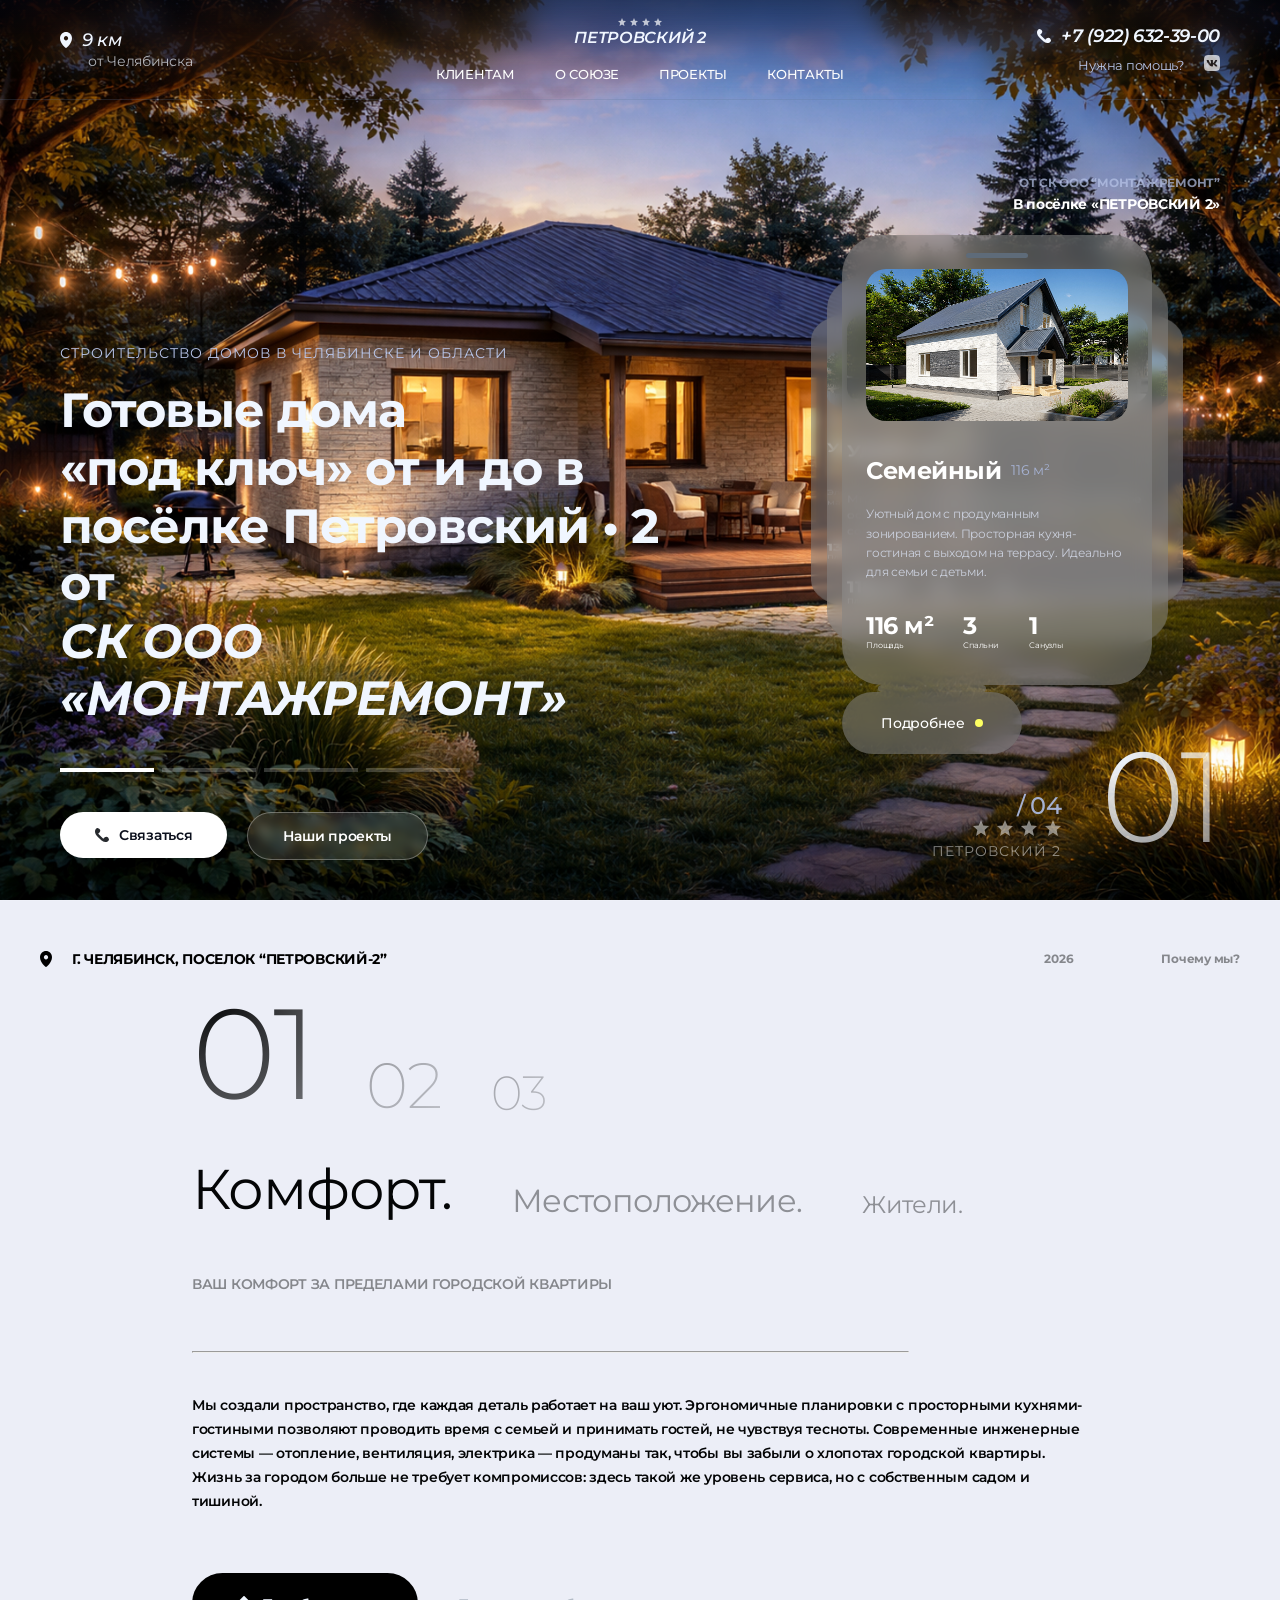
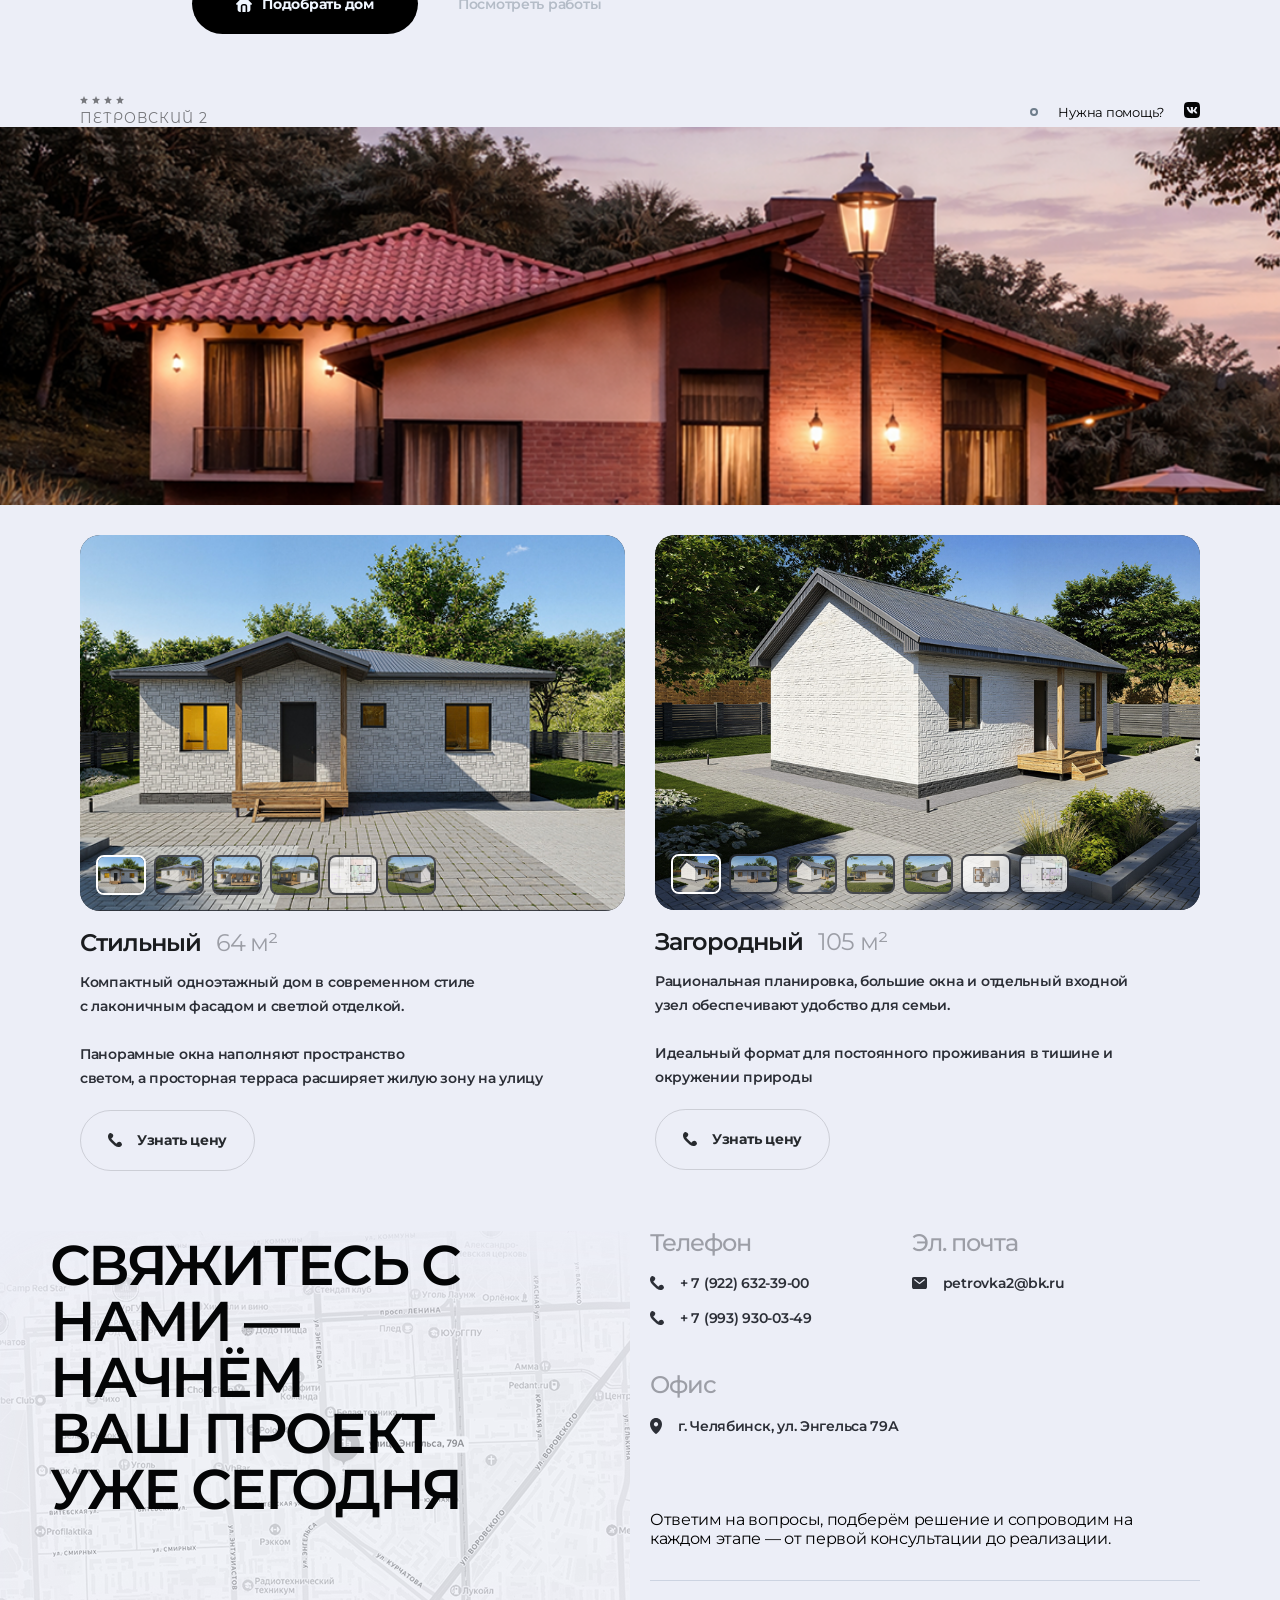
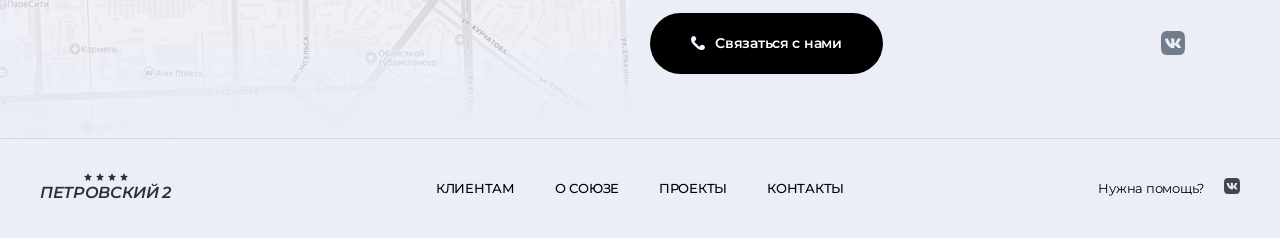
==== commit 928b872b: "img+title text semi" ====
--- a/index.html
+++ b/index.html
@@ -113,7 +113,7 @@
 
             <div   class="hero__content">
                 <p class="hero__subtitle">СТРОИТЕЛЬСТВО ДОМОВ В ЧЕЛЯБИНСКЕ И ОБЛАСТИ</p>
-                <h1 class="hero__title">ВАШ ИДЕАЛЬНЫЙ<br>БАЛАНС ПРИРОДЫ<br><span>И КОМФОРТА</span></h1>
+                <h1 class="hero__title">Готовые дома <br> «под ключ» от и до в посёлке Петровский • 2 от <span>СК ООО «МОНТАЖРЕМОНТ»</span></h1>
 
                 <!-- Полоски слайдера - ПОД ЗАГОЛОВКОМ -->
                 <div class="hero__slider-bars">
@@ -399,7 +399,7 @@
                         <img class="thumbnail" src="assets/img/сти2.png" alt="Фото 2" data-image="assets/img/сти2.png">
                         <img class="thumbnail" src="assets/img/сти3.png" alt="Фото 3" data-image="assets/img/сти3.png">
                         <img class="thumbnail" src="assets/img/сти4.png" alt="Фото 4" data-image="assets/img/сти4.png">
-                        <img class="thumbnail" src="assets/img/сти5.png" alt="Фото 5" data-image="assets/img/сти5.png" data-full="assets/img/full/map.png">
+                        <img class="thumbnail" src="assets/img/сти5.png" alt="Фото 5" data-image="assets/img/сти5.png">
 
                     </div>
                 </div>
@@ -624,8 +624,7 @@
         this.currentSlideSpanMobile = document.getElementById('currentSlideNumberMobile');
         this.totalSlidesSpan = document.querySelector('.hero__pagination-number');
         this.totalSlidesSpanMobile = document.getElementById('totalSlidesMobile');
-        this.totalSlides = this.sliderBars.length;
-
+        
         this.images = [
             'assets/img/image 4.png',
             'assets/img/image 5.png',
@@ -633,9 +632,10 @@
             'assets/img/image 7.jpg'
         ];
 
+        this.totalSlides = this.sliderBars.length;
         this.currentSlide = 0;
-        this.intervalTime = 10000;
-        this.interval = null;
+        this.intervalTime = 10000; // 10 секунд
+        this.timer = null;
 
         this.init();
     }
@@ -643,47 +643,39 @@
     init() {
         if (!this.heroSection) return;
 
-        // Предзагрузка изображений (чтобы не было белого экрана при переключении)
-        this.images.forEach(src => {
+        // Предзагрузка изображений
+        this.images.forEach(src => { 
             const img = new Image();
-            img.src = src;
+            img.src = src; 
         });
 
-        if (this.totalSlidesSpan) {
-            this.totalSlidesSpan.textContent = `/ ${this.totalSlides.toString().padStart(2, '0')}`;
-        }
-        if (this.totalSlidesSpanMobile) {
-            this.totalSlidesSpanMobile.textContent = `/ ${this.totalSlides.toString().padStart(2, '0')}`;
-        }
-
-        this.updateSlide(); // Вызываем сразу для установки первого слайда
-
+        // Инициализация номеров слайдов
+        const totalStr = `/ ${this.totalSlides.toString().padStart(2, '0')}`;
+        if (this.totalSlidesSpan) this.totalSlidesSpan.textContent = totalStr;
+        if (this.totalSlidesSpanMobile) this.totalSlidesSpanMobile.textContent = totalStr;
+
+        // Клик по полоскам
         this.sliderBars.forEach((bar, index) => {
             bar.addEventListener('click', () => this.goToSlide(index));
         });
 
-        // Пауза при наведении
-        this.heroSection.addEventListener('mouseenter', () => this.pauseSlider());
-        this.heroSection.addEventListener('mouseleave', () => this.startSlider());
+        // Убрали события mouseenter/mouseleave (паузы больше нет)
+
+        // Запуск первого слайда
+        this.updateSlide();
     }
 
     startSlider() {
-        this.pauseSlider();
-        this.interval = setInterval(() => this.nextSlide(), this.intervalTime);
+        this.stopTimer();
+        this.timer = setInterval(() => this.nextSlide(), this.intervalTime);
         this.updateActiveBar();
     }
 
-    pauseSlider() {
-        clearInterval(this.interval);
-        // При паузе можно остановить анимацию полоски (опционально)
-        const activeProgress = document.querySelector('.active .hero__slider-progress');
-        if (activeProgress) activeProgress.style.animationPlayState = 'paused';
-    }
-
-    // Метод возобновления анимации
-    resumeSlider() {
-        const activeProgress = document.querySelector('.active .hero__slider-progress');
-        if (activeProgress) activeProgress.style.animationPlayState = 'running';
+    stopTimer() {
+        if (this.timer) {
+            clearInterval(this.timer);
+            this.timer = null;
+        }
     }
 
     nextSlide() {
@@ -698,9 +690,12 @@
     }
 
     updateSlide() {
-        // Плавная смена фона
-        this.heroSection.style.backgroundImage = `url('${this.images[this.currentSlide]}')`;
-
+        // Смена картинки (плавность обеспечивается CSS transition в .hero)
+        if (this.heroSection) {
+            this.heroSection.style.backgroundImage = `url('${this.images[this.currentSlide]}')`;
+        }
+
+        // Обновление цифр
         const slideNumber = (this.currentSlide + 1).toString().padStart(2, '0');
         if (this.currentSlideSpan) this.currentSlideSpan.textContent = slideNumber;
         if (this.currentSlideSpanMobile) this.currentSlideSpanMobile.textContent = slideNumber;
@@ -708,38 +703,35 @@
         this.startSlider();
     }
 
-updateActiveBar() {
-    this.sliderBars.forEach((bar, index) => {
-        const progress = bar.querySelector('.hero__slider-progress');
-        if (!progress) return;
-
-        // 1. Сбрасываем всё в ноль мгновенно
-        bar.classList.remove('active');
-        progress.style.transition = 'none'; 
-        progress.style.width = '0%';
-
-        // 2. Для текущего слайда запускаем заполнение
-        if (index === this.currentSlide) {
-            bar.classList.add('active');
-            
-            // Используем requestAnimationFrame для идеальной синхронизации с монитором
-            requestAnimationFrame(() => {
-                requestAnimationFrame(() => {
-                    progress.style.transition = `width ${this.intervalTime}ms linear`;
-                    progress.style.width = '100%';
-                });
-            });
-        }
-    });
-}
-
-
+    updateActiveBar() {
+        this.sliderBars.forEach((bar, index) => {
+            const progress = bar.querySelector('.hero__slider-progress');
+            if (!progress) return;
+
+            // Сброс состояния
+            bar.classList.remove('active');
+            progress.style.transition = 'none';
+            progress.style.width = '0%';
+
+            if (index === this.currentSlide) {
+                // Force reflow для перезапуска анимации с 0%
+                void bar.offsetWidth; 
+                
+                bar.classList.add('active');
+                // Запуск заполнения
+                progress.style.transition = `width ${this.intervalTime}ms linear`;
+                progress.style.width = '100%';
+            }
+        });
+    }
 }
 
 // Запуск
 document.addEventListener('DOMContentLoaded', () => {
     new HeroSlider();
 });
+
+
 
         // Слайдер для about секции
         class AboutSlider {
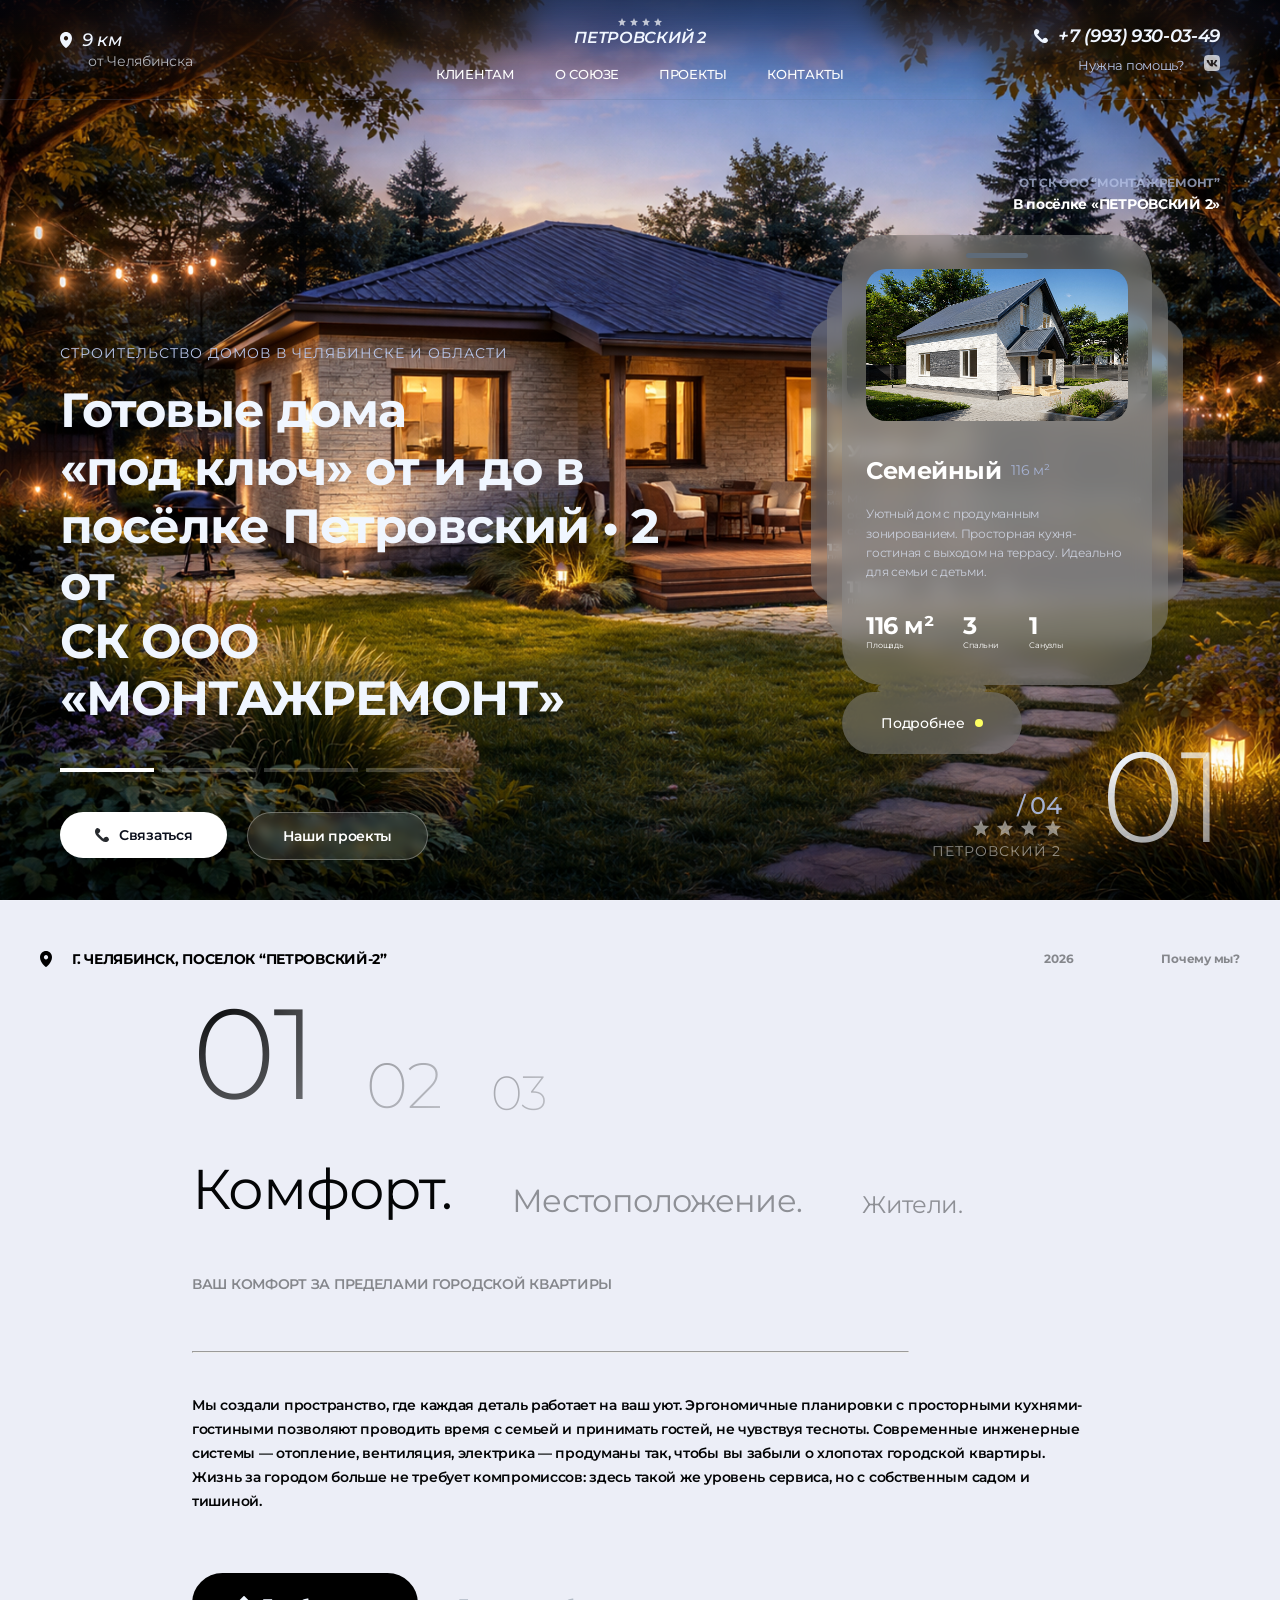
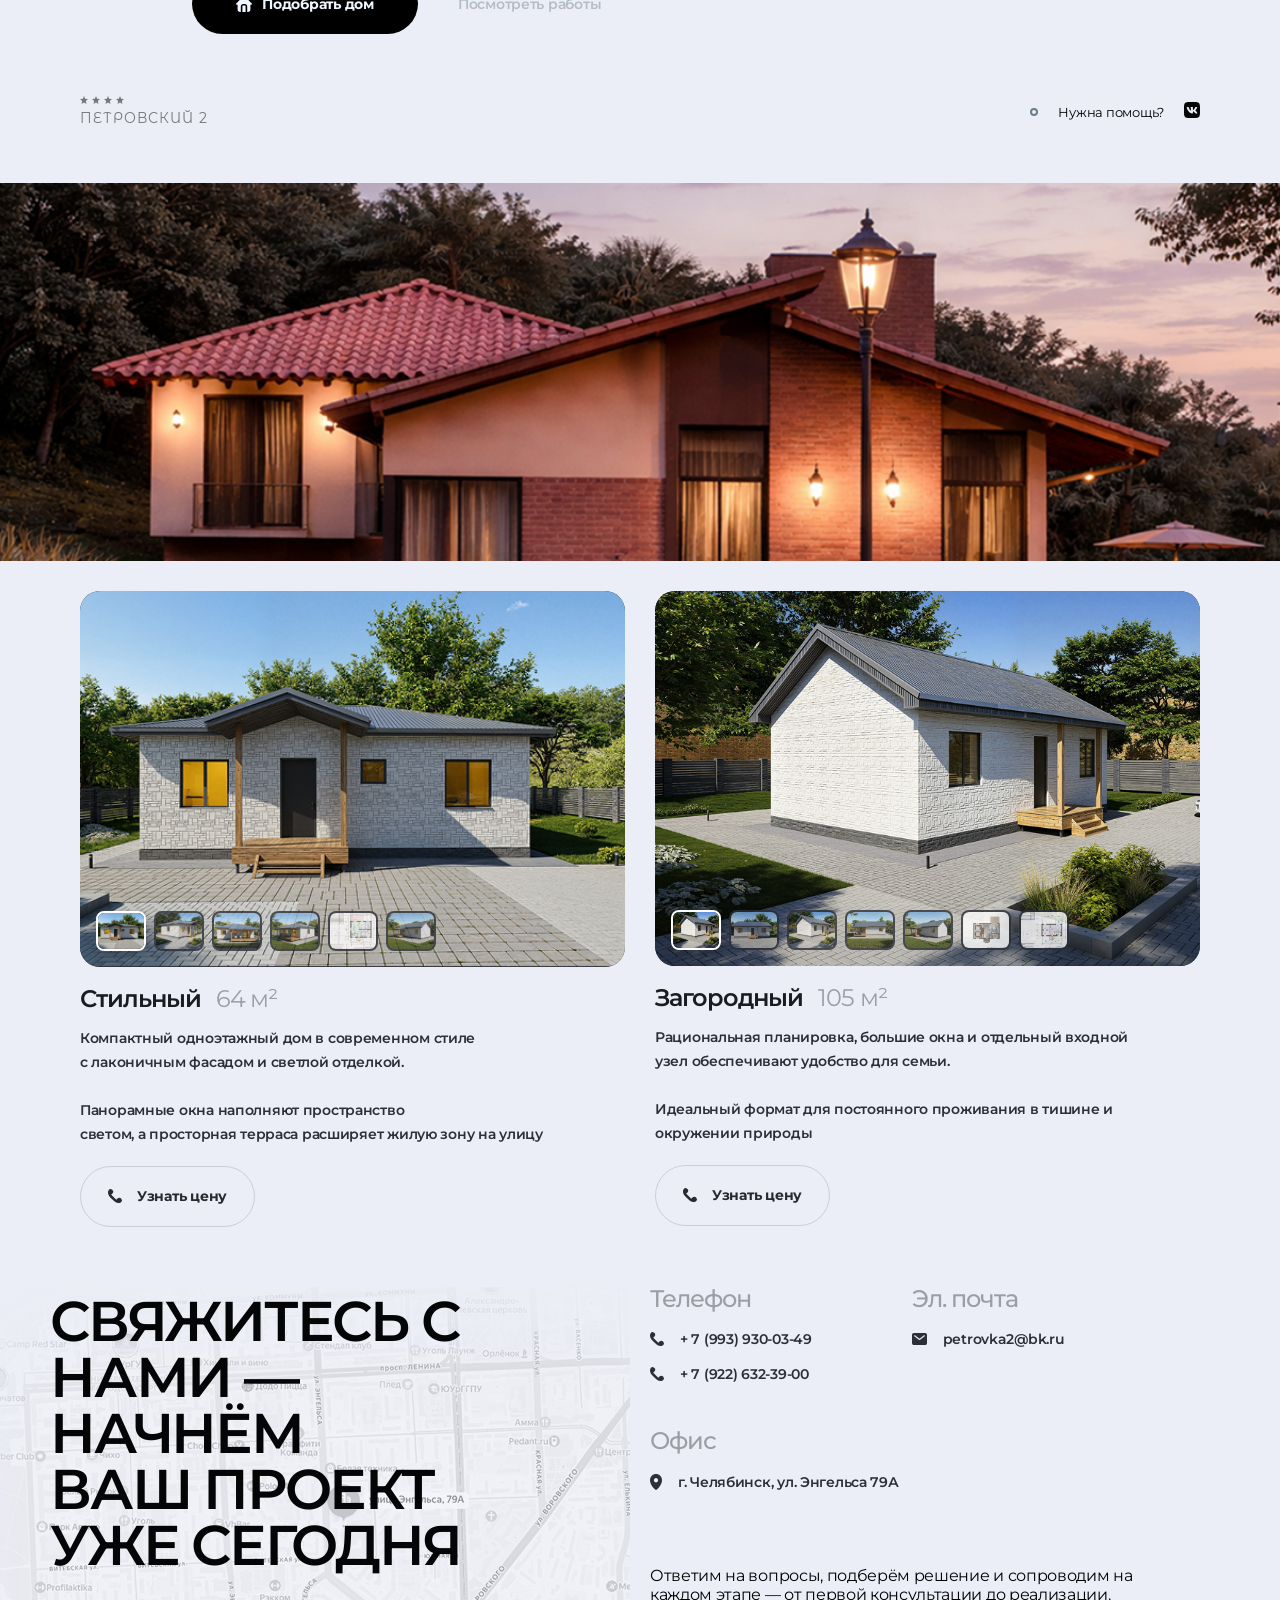
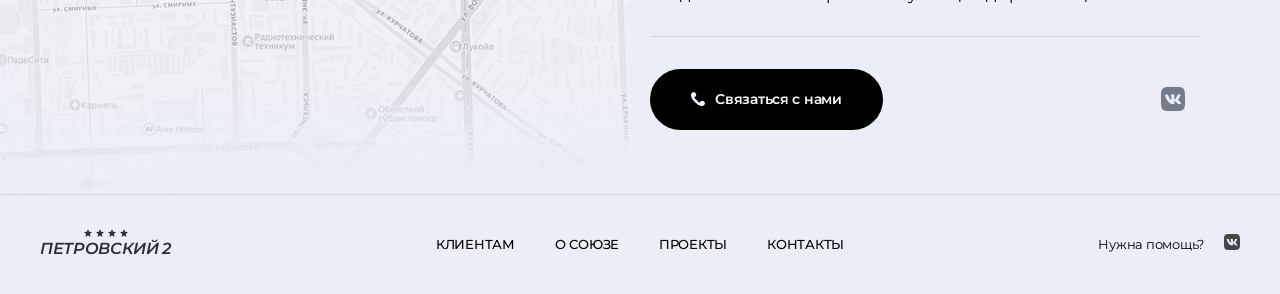
==== commit 5f23b946: "title" ====
--- a/index.html
+++ b/index.html
@@ -64,7 +64,7 @@
                 <div class="hero__logo"><a href="index.html">ПЕТРОВСКИЙ 2</a></div>
                 <nav class="hero__nav mobile-hidden">
                     <a href="#faq">КЛИЕНТАМ</a>
-                    <a href="#client">О СОЮЗЕ</a>
+                    <a href="about.html">О СОЮЗЕ</a>
                     <a href="projects.html">ПРОЕКТЫ </a>
                     <a href="#contact">КОНТАКТЫ</a>
                 </nav>
@@ -77,7 +77,7 @@
                             d="M3.25111 5.65444L8.30978 10.6789C8.85189 10.0512 12.2842 6.37156 14 11.3976C14 11.3976 13.8196 14 10.1158 14C7.497 14 4.78722 10.8593 2.89022 9.06422C1.26467 7.53822 0 5.56422 0 3.76911C0 0.0902224 2.52933 0 2.52933 0C8.30978 1.974 3.25189 5.65444 3.25189 5.65444"
                             fill="#F0F6FF" />
                     </svg>
-                    <span>+7 (922) 632-39-00</span>
+                    <span>+7 (993) 930-03-49</span>
                 </div>
                 <div class="hero__help mobile-hidden">
                     <span>Нужна помощь?</span>
@@ -132,7 +132,7 @@
                 </div>
 
                 <div class="hero__actions">
-                    <a style="text-decoration: none; color: #0B0F1C; " href="tel:+79226323900">
+                    <a style="text-decoration: none; color: #0B0F1C; " href="tel:+79939300349">
                     <button class="hero__btn hero__btn--primary">
                         <!-- SVG скрыт на мобилке -->
                         <svg class="mobile-hidden" width="14" height="14" viewBox="0 0 14 14" fill="none"
@@ -145,6 +145,7 @@
                     </button></a>
                  <a href="projects.html">   <button class="hero__btn hero__btn--outline"> Наши проекты</button></a> 
                 </div>
+                
             </div>
 
             <!-- Слайдер карточек домов -->
@@ -315,7 +316,7 @@
                 Жизнь в собственном доме больше не требует компромиссов с привычным уровнем сервиса и уюта.
             </p>
             <div class="about__actions">
-                <a style="text-decoration: none;" href="tel:+79226323900">
+                <a style="text-decoration: none;" href="tel:+79939300349">
                 <button class="about__btn about__btn--primary">
                     <!-- SVG скрыт на мобилке -->
                     <img class="mobile-hidden" src="assets/svg/Vector (6).svg" alt="">
@@ -413,7 +414,7 @@
                     Панорамные окна наполняют пространство<br>
                     светом, а просторная терраса расширяет жилую зону на улицу
                 </p>  
-                <a style="text-decoration: none;" href="tel:+79226323900" class="house-card__btn">
+                <a style="text-decoration: none;" href="tel:+79939300349" class="house-card__btn">
                     <svg width="14" height="14" viewBox="0 0 14 14" fill="none" xmlns="http://www.w3.org/2000/svg">
                         <path
                             d="M3.25111 5.65444L8.30978 10.6789C8.85189 10.0512 12.2842 6.37156 14 11.3976C14 11.3976 13.8196 14 10.1158 14C7.497 14 4.78722 10.8593 2.89022 9.06422C1.26467 7.53822 0 5.56422 0 3.76911C0 0.0902224 2.52933 0 2.52933 0C8.30978 1.974 3.25189 5.65444 3.25189 5.65444"
@@ -454,7 +455,7 @@
                     узел обеспечивают удобство для семьи.<br><br>
                     Идеальный формат для постоянного проживания в тишине и окружении природы
                 </p>
-                <a style="text-decoration: none;" href="tel:+79226323900" class="house-card__btn">
+                <a style="text-decoration: none;" href="tel:+79939300349" class="house-card__btn">
                     <svg width="14" height="14" viewBox="0 0 14 14" fill="none" xmlns="http://www.w3.org/2000/svg">
                         <path
                             d="M3.25111 5.65444L8.30978 10.6789C8.85189 10.0512 12.2842 6.37156 14 11.3976C14 11.3976 13.8196 14 10.1158 14C7.497 14 4.78722 10.8593 2.89022 9.06422C1.26467 7.53822 0 5.56422 0 3.76911C0 0.0902224 2.52933 0 2.52933 0C8.30978 1.974 3.25189 5.65444 3.25189 5.65444"
@@ -485,7 +486,7 @@
                                         d="M3.25111 5.65444L8.30978 10.6789C8.85189 10.0512 12.2842 6.37156 14 11.3976C14 11.3976 13.8196 14 10.1158 14C7.497 14 4.78722 10.8593 2.89022 9.06422C1.26467 7.53822 0 5.56422 0 3.76911C0 0.0902224 2.52933 0 2.52933 0C8.30978 1.974 3.25189 5.65444 3.25189 5.65444"
                                         fill="#2C2F37" />
                                 </svg>
-                                + 7 (922) 632-39-00
+                                + 7 (993) 930-03-49
                             </p>
                         </div>
                         <div class="sec-desc">
@@ -496,7 +497,7 @@
                                         d="M3.25111 5.65444L8.30978 10.6789C8.85189 10.0512 12.2842 6.37156 14 11.3976C14 11.3976 13.8196 14 10.1158 14C7.497 14 4.78722 10.8593 2.89022 9.06422C1.26467 7.53822 0 5.56422 0 3.76911C0 0.0902224 2.52933 0 2.52933 0C8.30978 1.974 3.25189 5.65444 3.25189 5.65444"
                                         fill="#2C2F37" />
                                 </svg>
-                                + 7 (993) 930-03-49
+                                 + 7 (922) 632-39-00
                             </p>
                         </div>
                     </div>
@@ -543,7 +544,7 @@
                 </div>
                 <div style="padding-top: 32px; justify-content: space-between; padding-bottom: 64px;"
                     class="contact-row">
-                    <a style="text-decoration: none;" href="tel:+79226323900">
+                    <a style="text-decoration: none;" href="tel:+79939300349">
                     <button class="projects-block-3__btn projects-block-3__btn--primary">
                         <!-- SVG НЕ скрыт на мобилке -->
                         <svg width="14" height="14" viewBox="0 0 14 14" fill="none" xmlns="http://www.w3.org/2000/svg">
@@ -597,7 +598,7 @@
             </div>
         <nav class="footer__nav">
             <a href="index.html#faq">КЛИЕНТАМ </a>
-            <a href="index.html">О СОЮЗЕ</a>
+            <a href="about.html">О СОЮЗЕ</a>
             <a href="projects.html">ПРОЕКТЫ</a>
             <a href="#contact">КОНТАКТЫ</a>
         </nav>
@@ -1052,7 +1053,7 @@
         
         const navLinks = [
             { text: 'КЛИЕНТАМ', href: '#faq' },
-            { text: 'О СОЮЗЕ', href: '#client' },
+            { text: 'О СОЮЗЕ', href: 'about.html' },
             { text: 'ПРОЕКТЫ', href: 'projects.html' },
             { text: 'КОНТАКТЫ', href: '#contact' }
         ];
@@ -1109,7 +1110,7 @@
                 <svg width="22" height="22" viewBox="0 0 14 14" fill="none" xmlns="http://www.w3.org/2000/svg">
                     <path d="M3.25111 5.65444L8.30978 10.6789C8.85189 10.0512 12.2842 6.37156 14 11.3976C14 11.3976 13.8196 14 10.1158 14C7.497 14 4.78722 10.8593 2.89022 9.06422C1.26467 7.53822 0 5.56422 0 3.76911C0 0.0902224 2.52933 0 2.52933 0C8.30978 1.974 3.25189 5.65444 3.25189 5.65444" fill="#F0F6FF"/>
                 </svg>
-                <a href="tel:+79226323900" style="color: #F0F6FF; text-decoration: none; font-size: 18px;">+7 (922) 632-39-00</a>
+                <a href="tel:+79939300349" style="color: #F0F6FF; text-decoration: none; font-size: 18px;">+7 (993) 930-03-49</a>
             </div>
             <div class="hero__mobile-social">
                 <a  href="https://vk.ru/m.petrovka2" target="_blank" style="display: inline-block;">
--- a/assets/styles/css/home.css
+++ b/assets/styles/css/home.css
@@ -265,7 +265,7 @@
 .hero__title span {
     display: block;
     font-size: 48px;
-    font-style: italic;
+
 }
 
 .hero__actions {
@@ -1445,6 +1445,7 @@
     padding: 0 80px;
     position: relative;
     z-index: 3;
+    margin-bottom: 56px ;
 }
 
 .about__pagination {
@@ -2243,9 +2244,9 @@
     }
 
     .hero__title span {
-        font-size: 36px;
+        font-size: 16px;
         display: block;
-        font-style: italic;
+    
     }
 
     /* Убираем псевдоэлемент */
@@ -2268,6 +2269,7 @@
 
     /* 3. Кнопки */
     .hero__actions {
+        justify-content: center;
         order: 3;
         gap: 10px;
         margin-bottom: 20px;
@@ -2294,12 +2296,12 @@
     }
 
     /* 4. Полоски слайдера */
-    /* .hero__slider-bars {
+    .hero__slider-bars {
         order: 4;
         margin: 10px 0 0 0;
         max-width: 100%;
         width: 100%;
-    } */
+    } 
 
     .hero__tag--right {
         display: none;
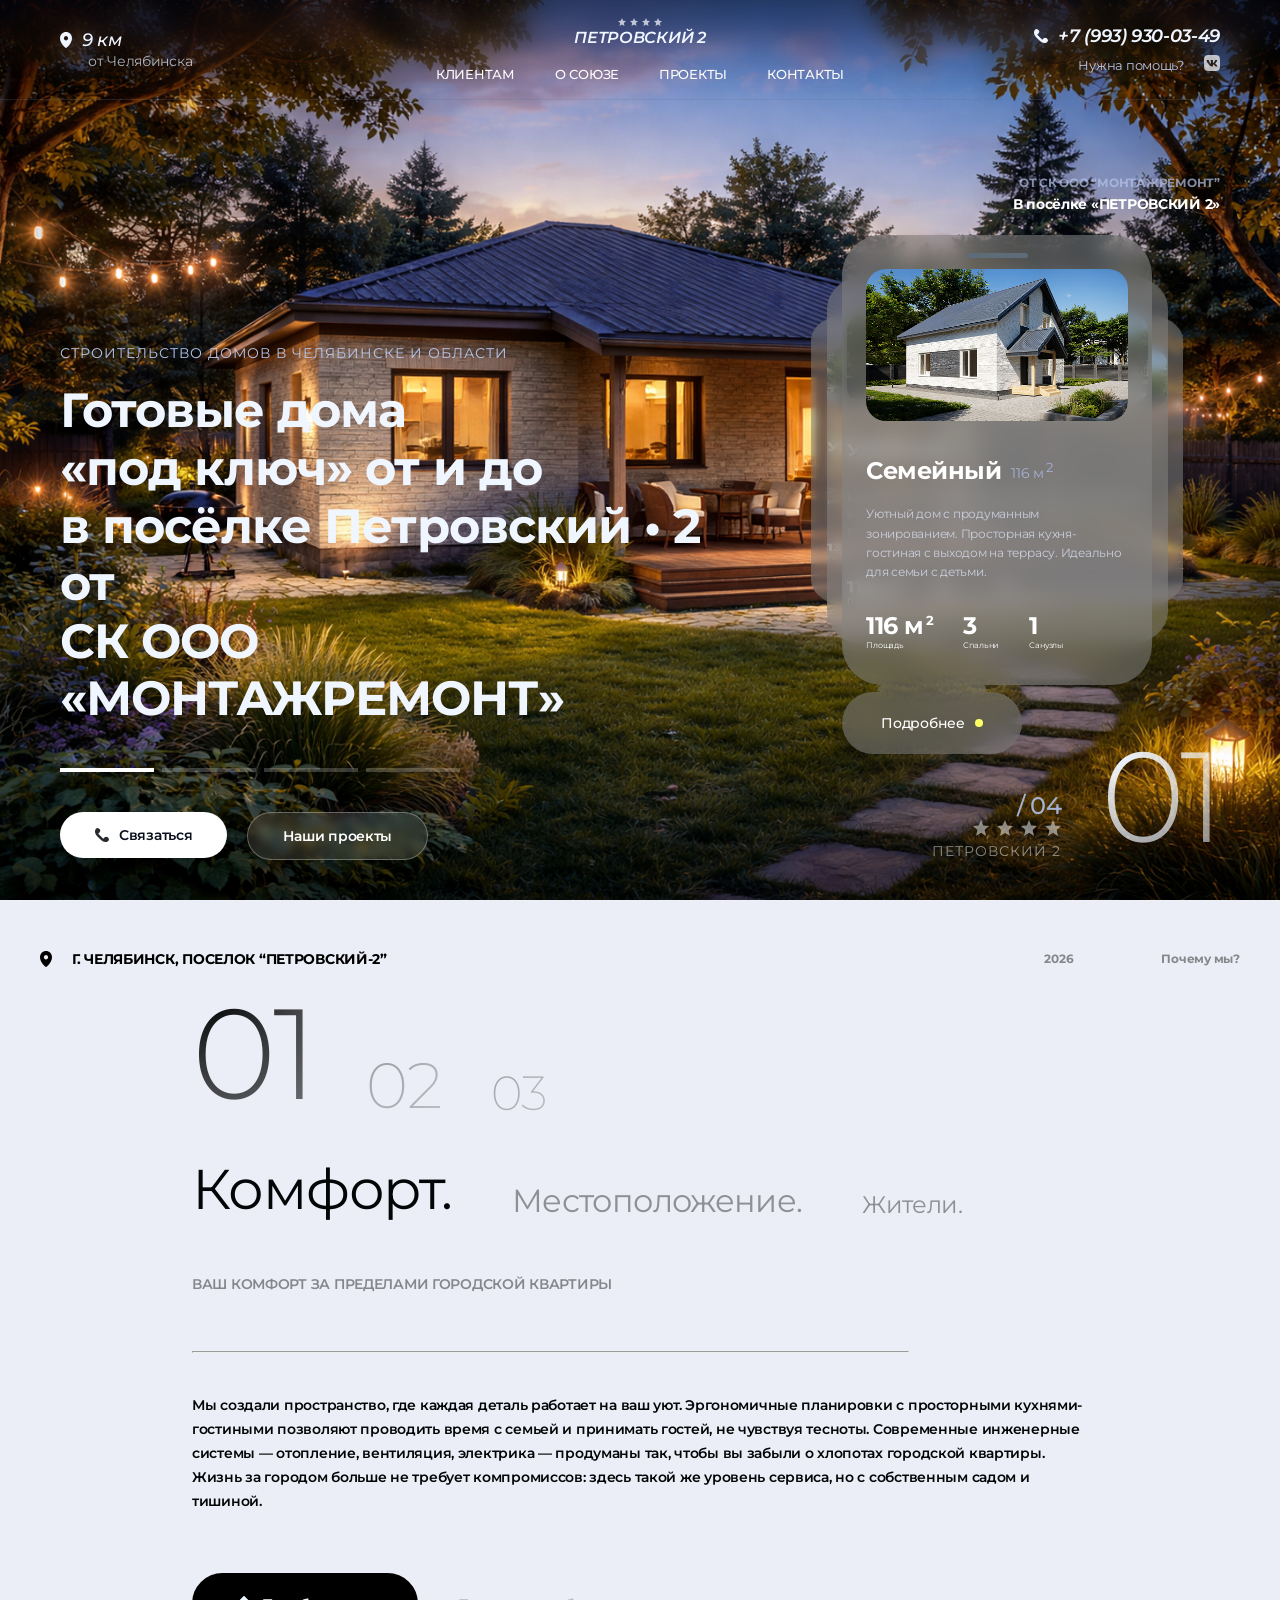
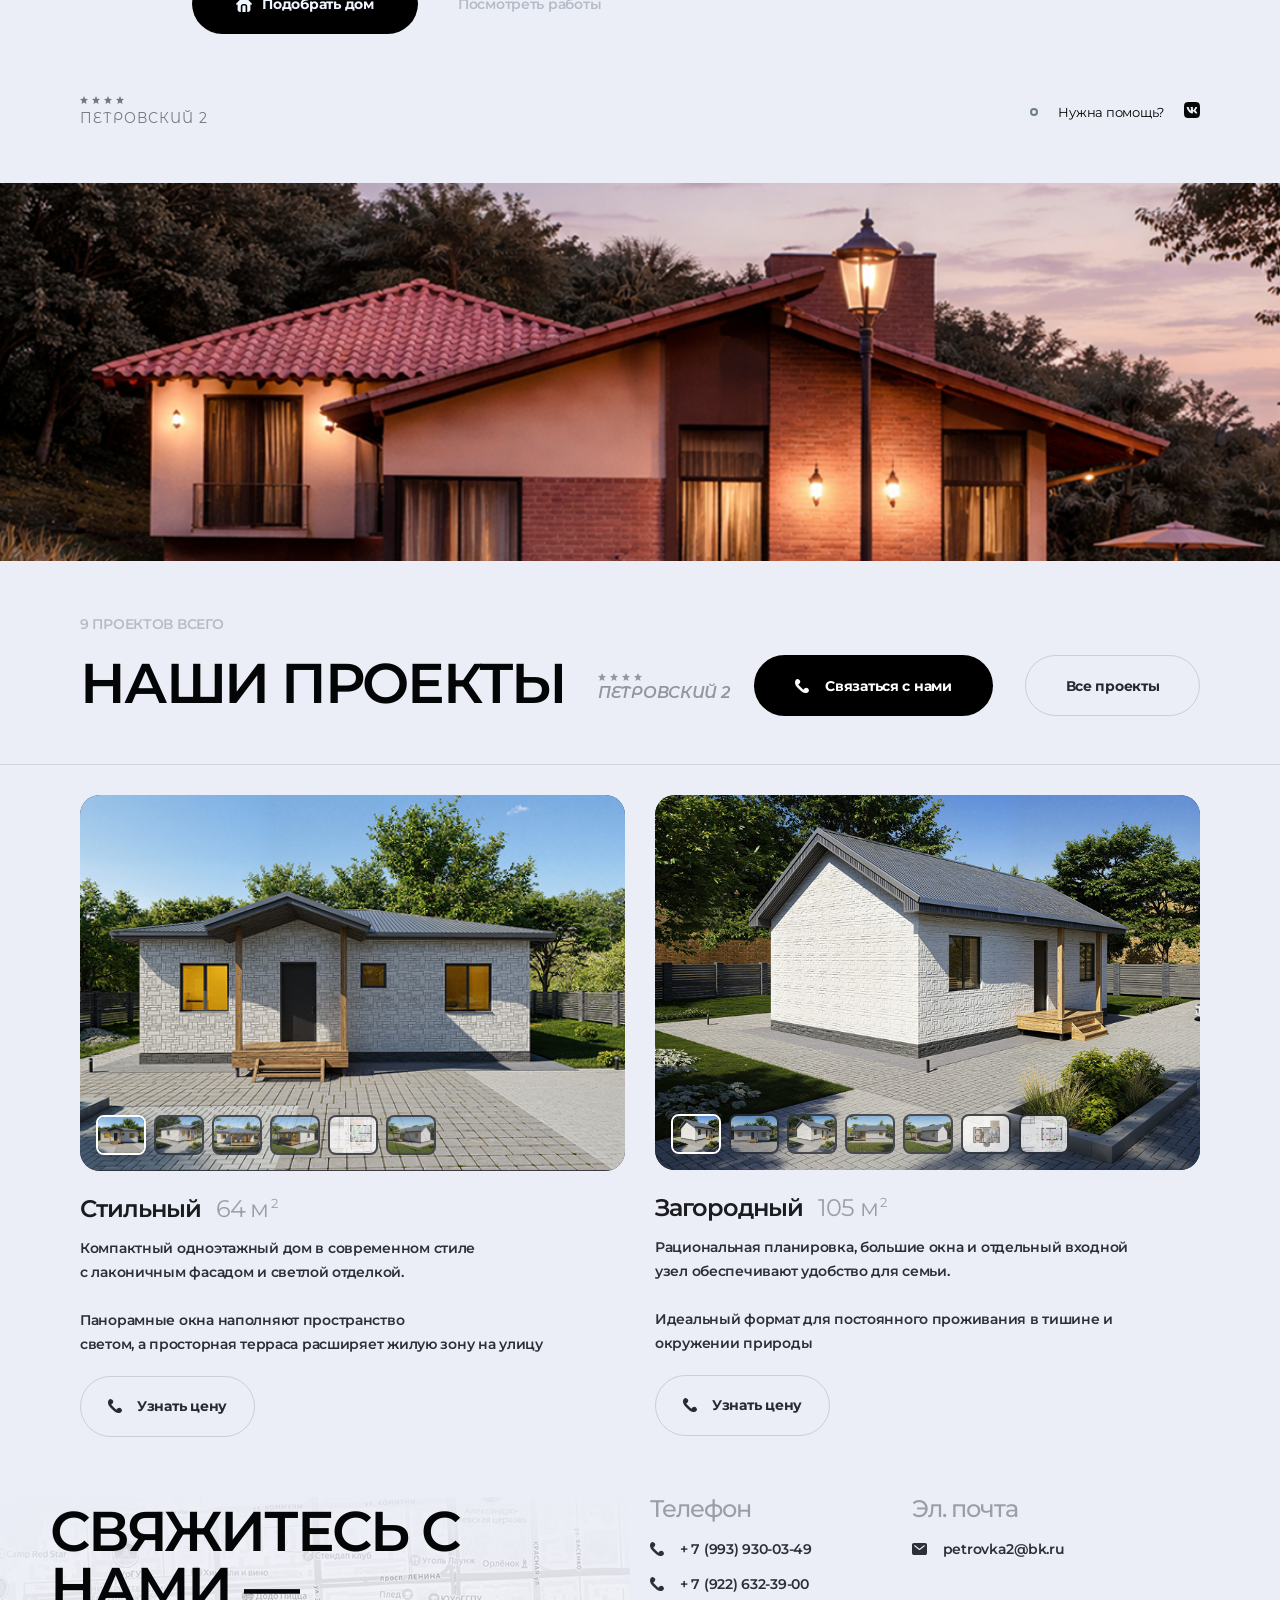
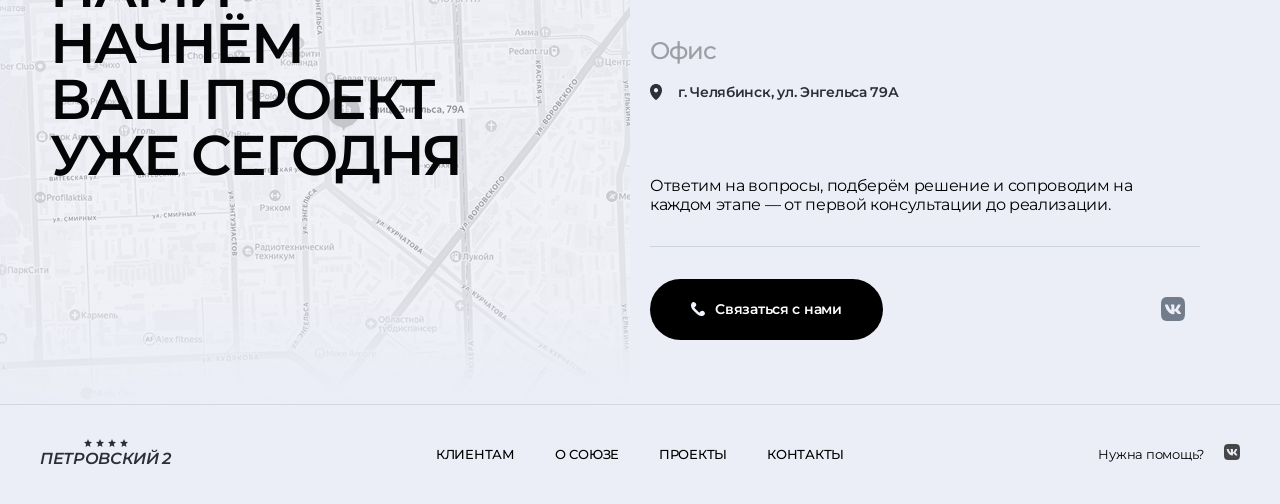
==== commit 292c9d8c: "add sup+ project section" ====
--- a/index.html
+++ b/index.html
@@ -113,7 +113,7 @@
 
             <div   class="hero__content">
                 <p class="hero__subtitle">СТРОИТЕЛЬСТВО ДОМОВ В ЧЕЛЯБИНСКЕ И ОБЛАСТИ</p>
-                <h1 class="hero__title">Готовые дома <br> «под ключ» от и до в посёлке Петровский • 2 от <span>СК ООО «МОНТАЖРЕМОНТ»</span></h1>
+                <h1 class="hero__title">Готовые дома <br> «под ключ» от и до <br> в посёлке Петровский • 2 от <span>СК ООО «МОНТАЖРЕМОНТ»</span></h1>
 
                 <!-- Полоски слайдера - ПОД ЗАГОЛОВКОМ -->
                 <div class="hero__slider-bars">
@@ -161,7 +161,7 @@
                             </div>
                             <div class="hero__house-header">
                                 <h2 class="hero__house-title">Семейный</h2>
-                                <span class="hero__house-area">76 м²</span>
+                                <span class="hero__house-area">76 м<sup>2</sup></span>
                             </div>
                             <p class="hero__house-description">
                                 Уютный дом с продуманным зонированием. Просторная кухня-гостиная с выходом на террасу.
@@ -169,7 +169,7 @@
                             </p>
                             <div class="hero__specs">
                                 <div>
-                                    <span class="hero__spec-value">76 м²</span>
+                                    <span class="hero__spec-value">76 м<sup>2</sup></span>
                                     <span class="hero__spec-label">Площадь</span>
                                 </div>
                                 <div>
@@ -194,7 +194,7 @@
                             </div>
                             <div class="hero__house-header">
                                 <h2 class="hero__house-title">Удобный</h2>
-                                <span class="hero__house-area">118 м²</span>
+                                <span class="hero__house-area">118 м<sup>2</sup></span>
                             </div>
                             <p class="hero__house-description">
                                 Минимализм и функциональность. Панорамное остекление, просторные помещения и современные
@@ -202,7 +202,7 @@
                             </p>
                             <div class="hero__specs">
                                 <div>
-                                    <span class="hero__spec-value">118 м²</span>
+                                    <span class="hero__spec-value">118 м<sup>2</sup></span>
                                     <span class="hero__spec-label">Площадь</span>
                                 </div>
                                 <div>
@@ -227,7 +227,7 @@
                             </div>
                             <div class="hero__house-header">
                                 <h2 class="hero__house-title">Уютный</h2>
-                                <span class="hero__house-area">135 м²</span>
+                                <span class="hero__house-area">135 м<sup>2</sup></span>
                             </div>
                             <p class="hero__house-description">
                                 Элегантный дизайн с элементами классики. Качественные материалы и продуманная
@@ -235,7 +235,7 @@
                             </p>
                             <div class="hero__specs">
                                 <div>
-                                    <span class="hero__spec-value">135 м²</span>
+                                    <span class="hero__spec-value">135 м<sup>2</sup></span>
                                     <span class="hero__spec-label">Площадь</span>
                                 </div>
                                 <div>
@@ -388,7 +388,74 @@
     <section class="details">
         <img class="details__image" src="assets/img/Rectangle 25.png" alt="">
 
+
+
+ <div class="projects-header">
+
+
+    
+            <div class="projects-count">
+                <p>9 ПРОЕКТОВ ВСЕГО</p>
+            </div>
+            <div class="projects-count-body">
+                <div class="logo-projects">
+                    <h1>НАШИ ПРОЕКТЫ</h1>
+                    <div style="margin-bottom: 0; align-items: flex-start" class="logo-container  mobnone">
+                        <div class="social-icons">
+                            <svg width="8" height="8" viewBox="0 0 8 8" fill="none" xmlns="http://www.w3.org/2000/svg">
+                                <path
+                                    d="M1.5259 8L2.1822 5.04135L0 3.05221L2.8745 2.79048L4.00026 0L5.12603 2.78992L8 3.05165L5.8178 5.04079L6.47463 7.99944L4.00026 6.42907L1.5259 8Z"
+                                    fill="#262830" fill-opacity="0.44" />
+                            </svg>
+                            <svg width="8" height="8" viewBox="0 0 8 8" fill="none" xmlns="http://www.w3.org/2000/svg">
+                                <path
+                                    d="M1.5259 8L2.1822 5.04135L0 3.05221L2.8745 2.79048L4.00026 0L5.12603 2.78992L8 3.05165L5.8178 5.04079L6.47463 7.99944L4.00026 6.42907L1.5259 8Z"
+                                    fill="#262830" fill-opacity="0.44" />
+                            </svg>
+                            <svg width="8" height="8" viewBox="0 0 8 8" fill="none" xmlns="http://www.w3.org/2000/svg">
+                                <path
+                                    d="M1.5259 8L2.1822 5.04135L0 3.05221L2.8745 2.79048L4.00026 0L5.12603 2.78992L8 3.05165L5.8178 5.04079L6.47463 7.99944L4.00026 6.42907L1.5259 8Z"
+                                    fill="#262830" fill-opacity="0.44" />
+                            </svg>
+                            <svg width="8" height="8" viewBox="0 0 8 8" fill="none" xmlns="http://www.w3.org/2000/svg">
+                                <path
+                                    d="M1.5259 8L2.1822 5.04135L0 3.05221L2.8745 2.79048L4.00026 0L5.12603 2.78992L8 3.05165L5.8178 5.04079L6.47463 7.99944L4.00026 6.42907L1.5259 8Z"
+                                    fill="#262830" fill-opacity="0.44" />
+                            </svg>
+                        </div>
+                        <div class="logo" style="color: #262830; opacity: 44%">
+                            ПЕТРОВСКИЙ 2
+                        </div>
+                    </div>
+                </div>
+                <div class="contact-buttons">
+                <a style="text-decoration: none;" href="tel:+79939300349">
+                    <button class="contact-btn-dark">
+                        <svg width="14" height="14" viewBox="0 0 14 14" fill="none" xmlns="http://www.w3.org/2000/svg">
+                            <path
+                                d="M3.25111 5.65444L8.30978 10.6789C8.85189 10.0512 12.2842 6.37156 14 11.3976C14 11.3976 13.8196 14 10.1158 14C7.497 14 4.78722 10.8593 2.89022 9.06422C1.26467 7.53822 0 5.56422 0 3.76911C0 0.0902224 2.52933 0 2.52933 0C8.30978 1.974 3.25189 5.65444 3.25189 5.65444"
+                                fill="FFFFFF" />
+                        </svg>
+                        Связаться с нами
+                    </button>
+                </a>
+                <a style="text-decoration: none;" href="tel:+79939300349">
+                    <button  class="contact-btn-dark-mobile">
+                       
+                        Связаться
+                    </button>
+                </a>
+                  <a style="text-decoration: none;" href="projects.html" class="house-card__btn">
+                    
+                    <p>Все проекты</p>
+                </a>
+                </div>
+            </div>
+        </div>
+
         <section class="content-block-3">
+
+            
             <!-- Проект 1: Стильный дом -->
             <div class="house-card house-card--small project-gallery" data-project="stylish">
                 <div class="project-image-container">
@@ -406,7 +473,7 @@
                 </div>
                 <div class="house-card__title">
                     <h1 class="house-card__name">Стильный</h1>
-                    <p class="house-card__area">64 м²</p>
+                    <p class="house-card__area">64 м<sup>2</sup></p>
                 </div>
                 <p class="house-card__description">
                     Компактный одноэтажный дом в современном стиле<br>
@@ -448,7 +515,7 @@
                 </div>
                 <div class="house-card__title">
                     <h1 class="house-card__name">Загородный</h1>
-                    <p class="house-card__area">105 м²</p>
+                    <p class="house-card__area">105 м<sup>2</sup></p>
                 </div>
                 <p class="house-card__description">
                     Рациональная планировка, большие окна и отдельный входной<br>
@@ -1210,11 +1277,11 @@
                         id: 0,
                         title: 'Семейный',
                         fullTitle: 'Семейный дом',
-                        area: '116 м²',
-                        fullArea: '131 м²',
+                        area: '116 м<sup>2</sup>',
+                        fullArea: '131 м<sup>2</sup>',
                         description: 'Уютный дом с продуманным зонированием. Просторная кухня-гостиная с выходом на террасу. Идеально для семьи с детьми.',
                         fullDescription: 'Вместительный двух этажный дом в современном стиле с лаконичным фасадом и светлой отделкой. Продуманное зонирование на одном этаже создает идеальное пространство для жизни и отдыха. Панорамные окна наполняют пространство светом, а просторная терраса расширяет жилую зону на улицу.',
-                        square: '116 м²',
+                        square: '116 м<sup>2</sup>',
                         bedrooms: '3',
                         bathrooms: '1',
                         img: 'assets/img/Семейный дом.png'
@@ -1223,11 +1290,11 @@
                         id: 1,
                         title: 'Удобный',
                         fullTitle: 'Удобный дом',
-                        area: '118 м²',
-                        fullArea: '118 м²',
+                        area: '118 м<sup>2</sup>',
+                        fullArea: '118 м<sup>2</sup>',
                         description: 'Минимализм и функциональность. Панорамное остекление, просторные помещения и современные технологии.',
                         fullDescription: 'Функциональный одноэтажный дом в современном стиле с лаконичным фасадом и светлой отделкой. Отсутствие лестниц делает проживание максимально комфортным для всей семьи. Панорамные окна наполняют пространство светом, а просторная терраса расширяет жилую зону на улицу.',
-                        square: '118 м²',
+                        square: '118 м<sup>2</sup>',
                         bedrooms: '3',
                         bathrooms: '1',
                         img: 'assets/img/Удобный дом.png'
@@ -1236,11 +1303,11 @@
                         id: 2,
                         title: 'Уютный',
                         fullTitle: 'Уютный дом',
-                        area: '134 м²',
-                        fullArea: '134 м²',
+                        area: '134 м<sup>2</sup>',
+                        fullArea: '134 м<sup>2</sup>',
                         description: 'Элегантный дизайн с элементами классики. Качественные материалы и продуманная планировка.',
                         fullDescription: 'Просторный двух этажный дом в современном стиле с лаконичным фасадом и светлой отделкой. Благодаря одному уровню все помещения легко доступны, что создает особую комфортную атмосферу. Панорамные окна наполняют пространство светом, а просторная терраса расширяет жилую зону на улицу.',
-                        square: '134 м²',
+                        square: '134 м<sup>2</sup>',
                         bedrooms: '5',
                         bathrooms: '2',
                         img: 'assets/img/Уютный дом.png'
@@ -1394,10 +1461,10 @@
 
                     if (img && img.src !== house.img) img.src = house.img;
                     if (title) title.textContent = house.title;
-                    if (area) area.textContent = house.area;
+                   if (area) area.innerHTML = house.area;  
                     if (description) description.textContent = house.description;
                     if (specValues.length >= 3) {
-                        specValues[0].textContent = house.square;
+                          specValues[0].innerHTML = house.square; 
                         specValues[1].textContent = house.bedrooms;
                         specValues[2].textContent = house.bathrooms;
                     }
--- a/assets/styles/css/home.css
+++ b/assets/styles/css/home.css
@@ -15,6 +15,195 @@
     width: 100%;
     max-width: 100vw;
 }
+
+
+.contact-btn-dark-mobile{
+    display: none;
+}
+.logo-container.mobnone{
+    display: none;
+}
+
+
+.contact-btn-dark{
+    display: none;
+}.hero__title span {
+        font-size: 48px;
+        display: block;
+    
+    }
+    
+
+ .contact-buttons{
+    display: flex;
+
+    gap: 16px;
+}
+
+.contact-buttons .house-card__btn{
+    width: 175px;
+}
+.projects-count-body{
+display: flex;
+
+    align-items: flex-start;
+    justify-content: space-between;
+}
+.projects-count {
+    display: flex;
+    flex-direction: column;
+    margin-bottom: 24px;
+}
+
+.projects-count p {
+    font-weight: 600;
+    font-size: 14px;
+    line-height: 14px;
+    text-transform: uppercase;
+    color: #737C8A;
+    opacity: 0.44;
+}
+
+
+
+.projects-count-body h1 {
+    font-weight: 600;
+    font-size: 56px;
+    line-height: 56px;
+    letter-spacing: -0.04em;
+    color: #040506;
+    white-space: normal;
+    max-width: 100%;
+}
+
+.contact-btn-dark {
+    flex-shrink: 0;
+    width: 239px;
+    height: 61px;
+    background: #000000;
+    border-radius: 64px;
+    gap: 16px;
+    font-family: 'Montserrat';
+    font-style: normal;
+    font-weight: 700;
+    font-size: 14px;
+    line-height: 14px;
+    text-align: center;
+    align-items: center;
+    justify-content: center;
+    display: flex;
+    flex-direction: row;
+    border: none;
+    color: #ffffff;
+    cursor: pointer;
+}
+.logo-projects {
+    gap: 32px;
+    display: flex;
+}
+.contact-btn-dark svg {
+    fill: #ffffff;
+}
+.logo-container {
+    display: flex;
+    align-items: center;
+    justify-content: center;
+    flex-direction: column;
+    margin-bottom: 10px;
+}
+.logo-projects .logo-container {
+    display: flex;
+    justify-content: flex-end;
+    white-space: nowrap;
+   
+}
+
+.projects-header {
+    border-bottom: 1px solid rgba(94, 114, 145, 0.22);
+    padding-bottom: 48px;
+    width: 100%;
+    padding: 56px 80px 48px 80px;
+}
+
+.call-me {
+    display: flex;
+    align-items: flex-end;
+    justify-content: space-between;
+    padding: 0px 48px 48px 48px;
+    height: 298px;
+    margin: 40px 80px 32px 80px;
+    background-image: url(../../img/call\ me.png);
+    border-radius: 32px;
+    background-repeat: no-repeat;
+    background-size: cover;
+    background-position: center;
+}
+
+.call-me-body {
+    display: flex;
+    flex-direction: column;
+    gap: 24px;
+}
+
+.call-me-body p {
+    font-family: 'Montserrat';
+    font-style: normal;
+    font-weight: 600;
+    font-size: 14px;
+    line-height: 14px;
+    letter-spacing: -0.02em;
+    color: #C0C6D8;
+}
+
+.contact-row-mobile {
+    display: none;
+}
+
+.call-me-body h3 {
+    font-family: 'Montserrat';
+    font-style: normal;
+    font-weight: 600;
+    font-size: 40px;
+    line-height: 40px;
+    letter-spacing: -0.04em;
+    color: #F0F6FF;
+}
+
+.call-me-btn-light {
+    display: flex;
+    flex-direction: row;
+    align-items: center;
+    justify-content: center;
+    width: 189px;
+    height: 61px;
+    background: rgba(240, 246, 255, 0.08);
+    border: 1.5px solid #F0F6FF;
+    box-shadow: inset 0px -2px 16px rgba(255, 255, 255, 0.25);
+    backdrop-filter: blur(2px);
+    border-radius: 64px;
+    gap: 16px;
+    font-family: 'Montserrat';
+    font-style: normal;
+    font-weight: 600;
+    font-size: 14px;
+    line-height: 14px;
+    letter-spacing: -0.02em;
+    color: #F0F6FF;
+    cursor: pointer;
+}
+
+.call-me-btn-light svg {
+    fill: #ffffff;
+}
+
+
+sup {
+    font-size: 13px;
+    margin-left: 2px;
+}
+
+
+
 
 /* ==================== БЛОК 1: Hero ==================== */
 .hero {
@@ -1527,7 +1716,9 @@
     position: relative;
     z-index: 3;
 }
-
+.contact-btn-dark-mobile{
+    display: none;
+}
 .about__slider-bar {
     flex: 1;
     height: 2px;
@@ -2000,7 +2191,16 @@
     transform: scale(1.1);
     transition: all 0.2s ease;
 }
-
+@media (max-width: 1000px) {
+    .logo-projects .logo-container{
+        display: none;
+    }
+}
+@media (max-width: 900px) {
+  .projects-count-body h1{
+        font-size: 48px;
+  }
+}
 /* ==================== МОБИЛЬНАЯ АДАПТАЦИЯ (до 768px) ==================== */
 @media (max-width: 768px) {
 
@@ -2269,7 +2469,6 @@
 
     /* 3. Кнопки */
     .hero__actions {
-        justify-content: center;
         order: 3;
         gap: 10px;
         margin-bottom: 20px;
@@ -2544,13 +2743,40 @@
         gap: 40px;
         width: 100%;
     }
-
+.contact-btn-dark{
+    display: none !important;
+}
     .house-card--small,
     .house-card--large {
         max-width: 100%;
         width: 100%;
     }
-
+    
+    .logo-container.mobnone{
+        display: none !important;
+    }
+.contact-btn-dark-mobile{
+    flex-shrink: 0;
+    width: 139px;
+    height: 61px;
+    background: #000000;
+    border-radius: 64px;
+    gap: 16px;
+    margin-right: 16px;
+    font-family: 'Montserrat';
+    font-style: normal;
+    font-weight: 700;
+    font-size: 14px;
+    line-height: 14px;
+    text-align: center;
+    align-items: center;
+    justify-content: center;
+    display: flex !important;
+    flex-direction: row;
+    border: none;
+    color: #ffffff;
+    cursor: pointer;
+}
     .house-card--small .house-card__image,
     .house-card--large .house-card__image {
         width: 100%;
@@ -2689,7 +2915,15 @@
         display: block;
         margin-bottom: 5px;
     }
-
+.projects-count-body h1{
+font-weight: 600;
+    font-size: 32px;
+    line-height: 32px;
+    letter-spacing: -0.04em;
+    color: #040506;
+    white-space: normal;
+    max-width: 100%;
+}
     /* Разделительная черта */
     .contact-row[style*="border-bottom"] {
         border-bottom: 1px solid rgba(94, 114, 145, 0.22) !important;
@@ -2718,7 +2952,14 @@
         gap: 15px;
         width: 100%;
     }
-
+.projects-count-body {
+    display: flex;
+    flex-direction: row;
+   align-items: flex-start;
+    justify-content: space-between;
+    gap: 20px;
+    flex-direction: column;
+}
     .contact-row:last-child .projects-block-3__btn--primary {
         width: auto !important;
         min-width: 200px;
@@ -3051,7 +3292,12 @@
         object-fit: cover;
         transition: opacity 0.3s ease;
     }
-
+.projects-header {
+    border-bottom: 1px solid rgba(94, 114, 145, 0.22);
+    padding-bottom: 48px;
+    width: 100%;
+    padding: 40px 0px 32px 24px;
+}
     .project .thumbnail-list {
         position: absolute;
         bottom: 16px;
@@ -3068,6 +3314,10 @@
         white-space: nowrap;
         -webkit-overflow-scrolling: touch;
     }
+.contact-buttons{
+    display: flex;
+    gap: 0;
+}
 
     .project .thumbnail {
         width: 50px;
@@ -3084,7 +3334,12 @@
         background-color: #2C2F37;
         pointer-events: auto;
     }
-
+.hero__title span {
+        font-size: 16px !important;
+        display: block;
+    
+    }
+    
     .project .thumbnail:hover {
         opacity: 1;
         transform: scale(1.05);
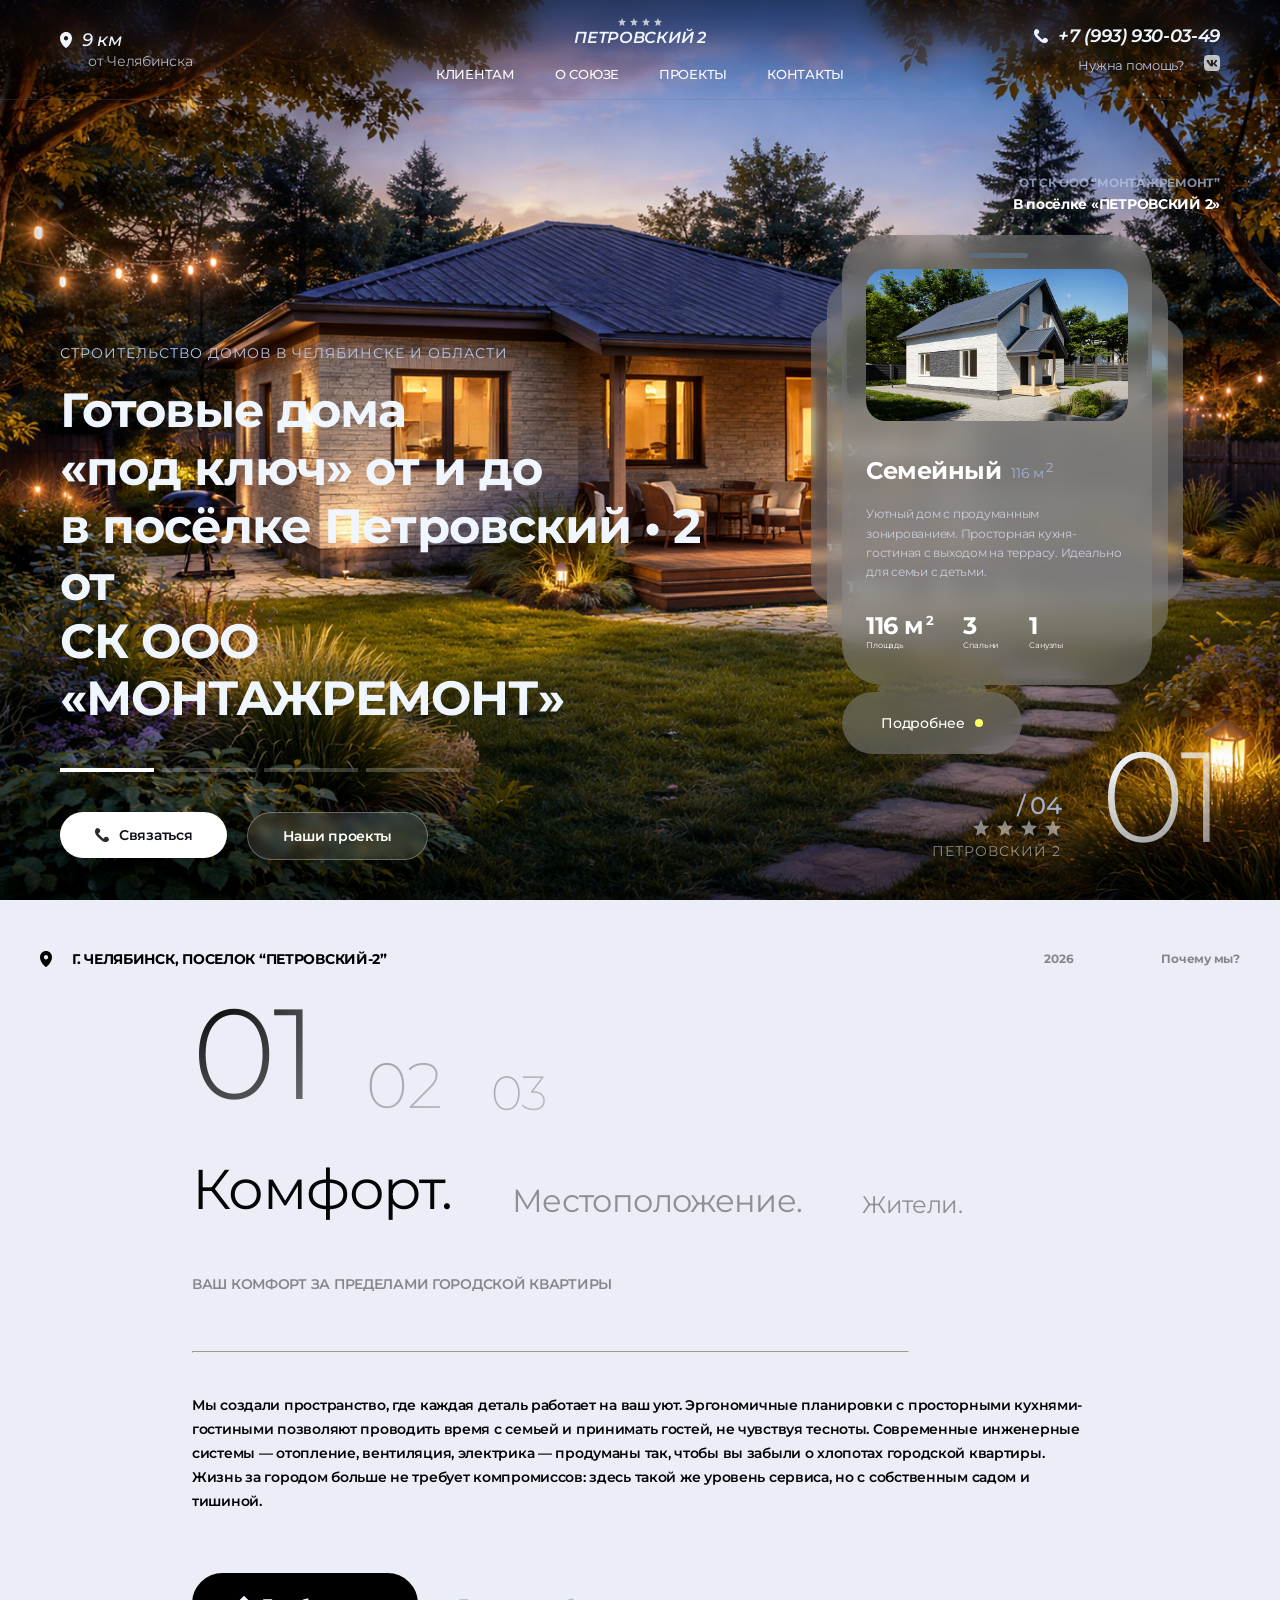
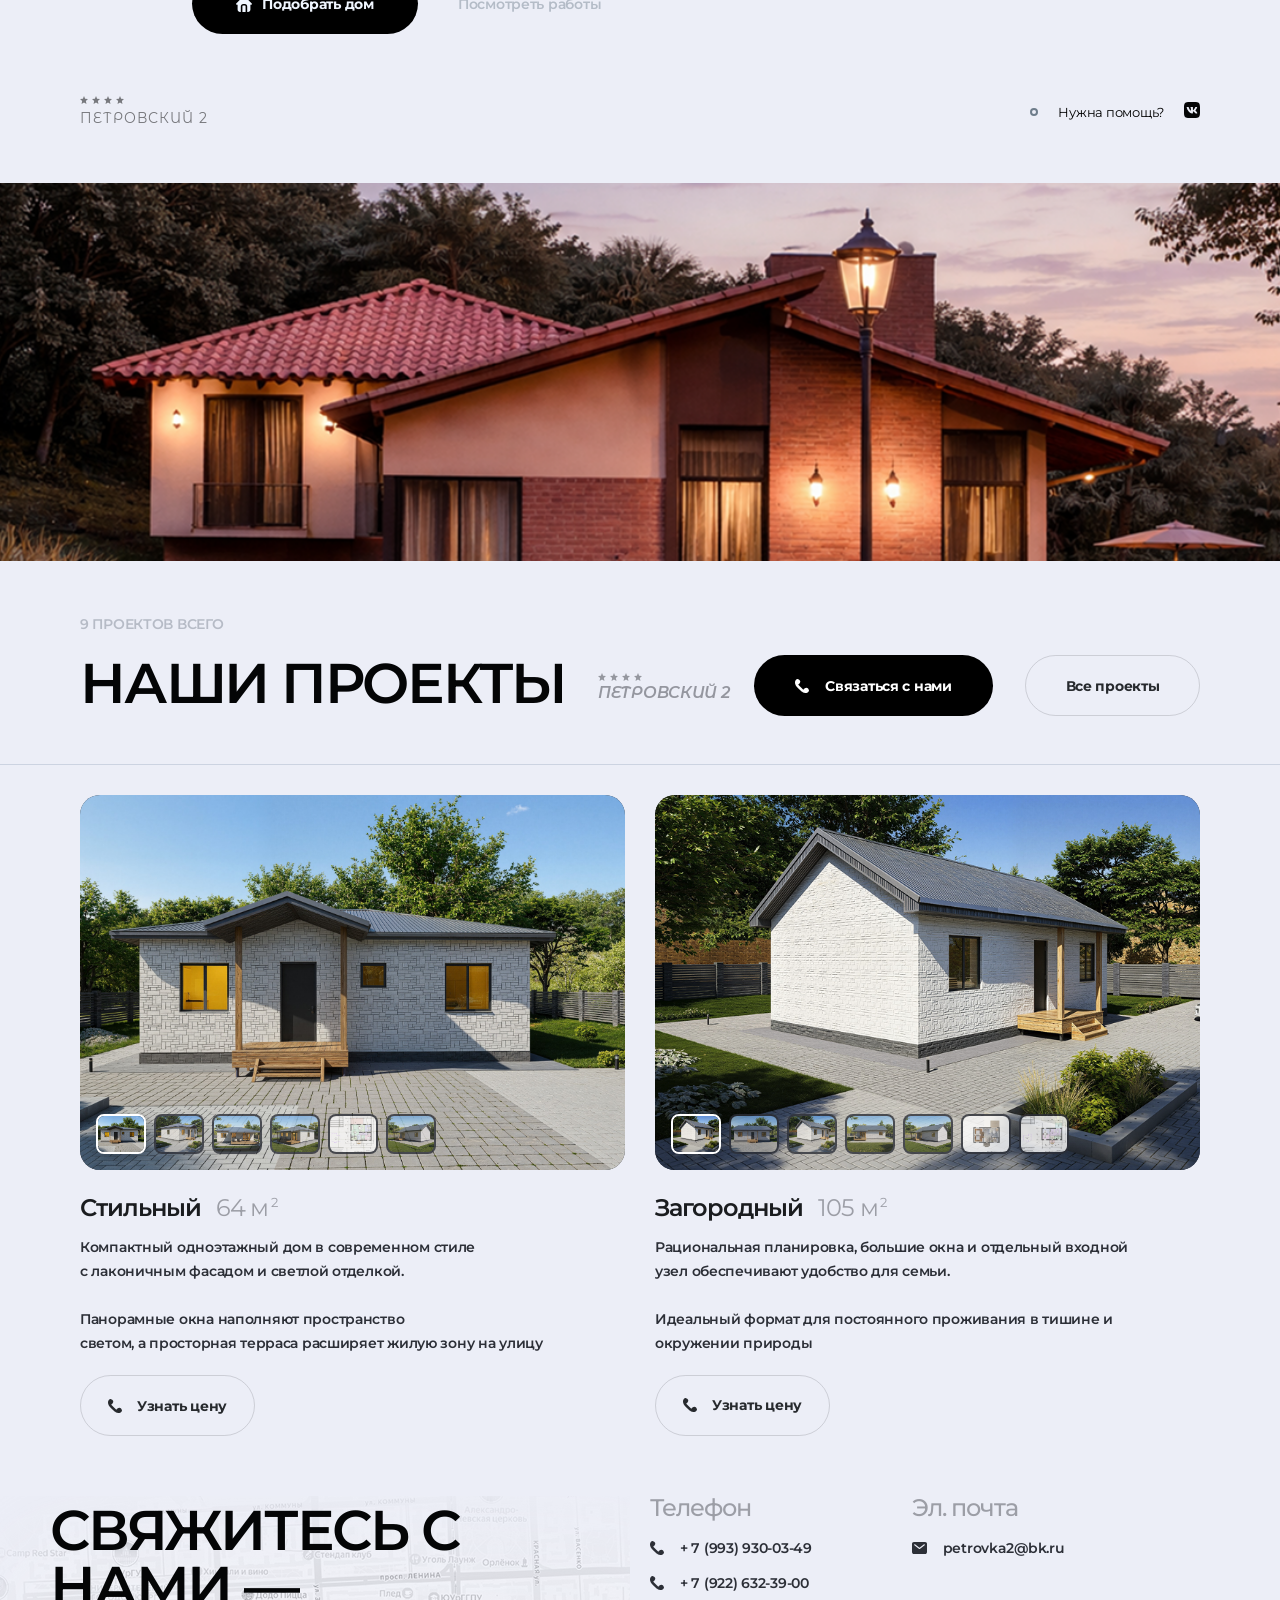
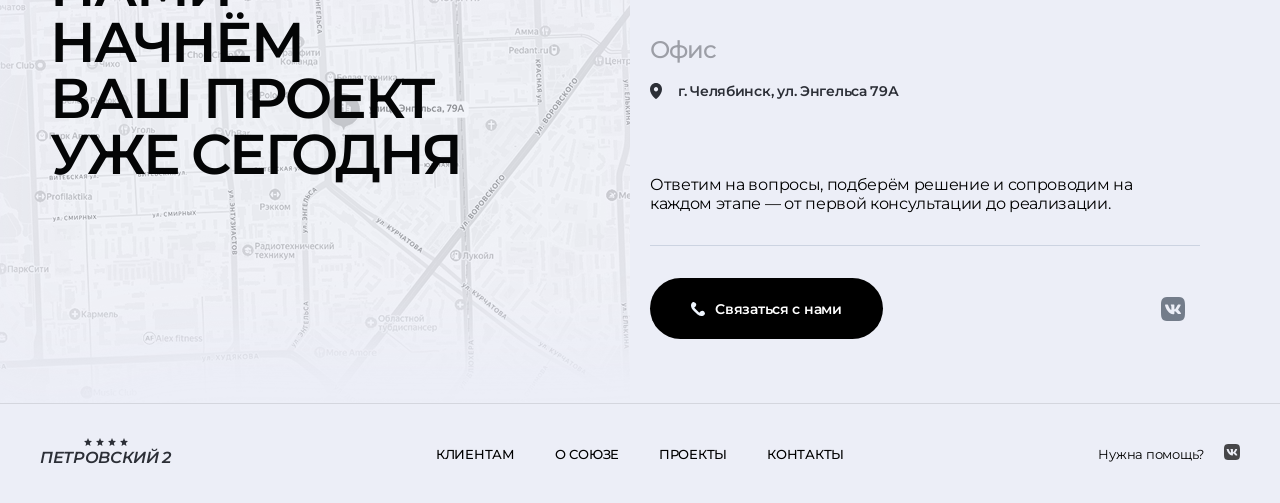
==== commit b8a70f48: "img" ====
--- a/index.html
+++ b/index.html
@@ -497,19 +497,19 @@
                     <img class="main-project-image" src="assets/img/Rectangle 32.png" alt="Загородный дом" />
                     <div class="thumbnail-list">
                         <img class="thumbnail active" src="assets/img/Rectangle 32.png" alt="Фото 0"
-                            data-image="assets/img/Rectangle 32.png">
+                            data-image="assets/img/Rectangle 32.png" data-full="assets/img/full/Загородный дом.png">
                         <img class="thumbnail" src="assets/img/загб 1.png" alt="Фото 2"
-                            data-image="assets/img/загб 1.png">
+                            data-image="assets/img/загб 1.png" data-full="assets/img/full/заг1.png">
                         <img class="thumbnail" src="assets/img/загб 2.png" alt="Фото 2"
-                            data-image="assets/img/загб 2.png">
+                            data-image="assets/img/загб 2.png" data-full="assets/img/full/заг2.png">
                         <img class="thumbnail" src="assets/img/загб 3.png" alt="Фото 3"
-                            data-image="assets/img/загб 3.png">
+                            data-image="assets/img/загб 3.png" data-full="assets/img/full/заг3.png">
                         <img class="thumbnail" src="assets/img/загб 4.png" alt="Фото 4"
-                            data-image="assets/img/загб 4.png">
+                            data-image="assets/img/загб 4.png" data-full="assets/img/full/заг4.png">
                         <img class="thumbnail" src="assets/img/загб 5.png" alt="Фото 5"
-                            data-image="assets/img/загб 5.png">
+                            data-image="assets/img/загб 5.png" data-full="assets/img/full/заг5.png">
                         <img class="thumbnail" src="assets/img/загб 6.png" alt="Фото 6"
-                            data-image="assets/img/загб 6.png">
+                            data-image="assets/img/загб 6.png" data-full="assets/img/full/заг6.png">
 
                     </div>
                 </div>
